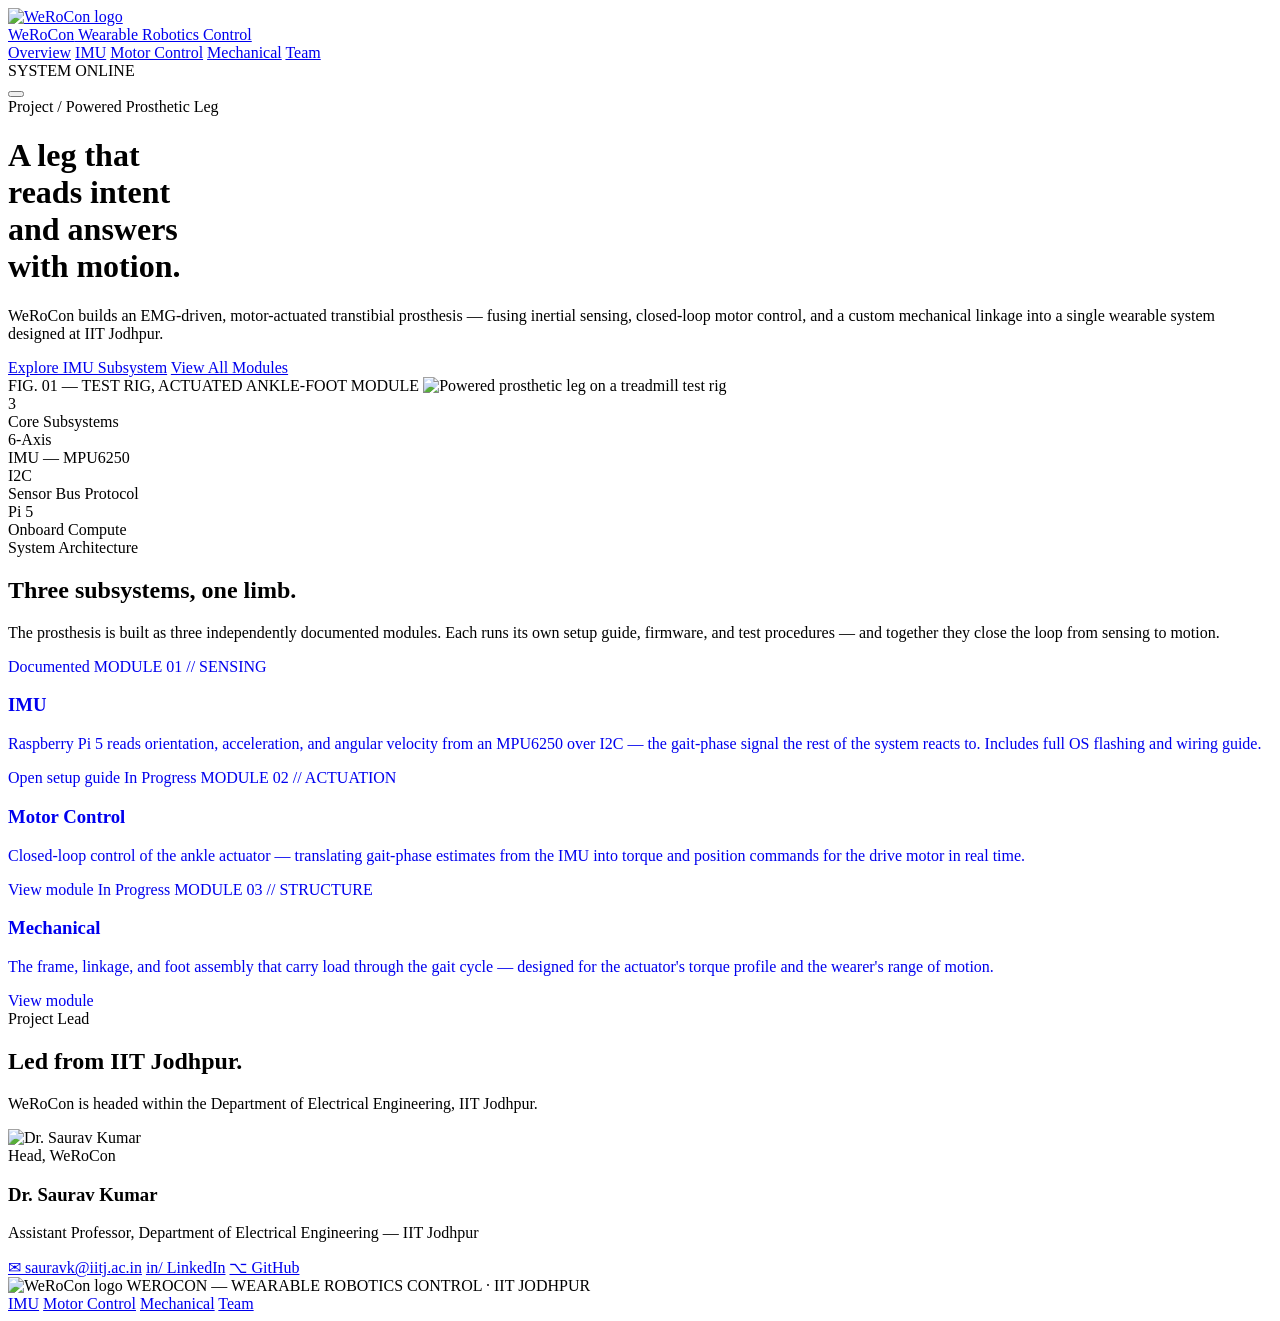
==== index.html @ 787f56ae "Add files via upload" ====
<!DOCTYPE html>
<html lang="en">
<head>
  <meta charset="UTF-8">
  <meta name="viewport" content="width=device-width, initial-scale=1.0">
  <title>WeRoCon — Powered Prosthetic Leg</title>
  <link rel="icon" href="images/logo.png" type="image/png">
  <link rel="preconnect" href="https://fonts.googleapis.com">
  <link href="https://fonts.googleapis.com/css2?family=Space+Grotesk:wght@500;700&family=Inter:wght@400;500;600&family=JetBrains+Mono:wght@400;500;700&display=swap" rel="stylesheet">
  <link rel="stylesheet" href="css/style.css">
</head>
<body data-page="home">

  <!-- ============ NAV ============ -->
  <nav class="nav">
    <div class="wrap">
      <a href="index.html" class="nav-brand">
        <img src="images/logo.png" alt="WeRoCon logo">
        <div class="nav-brand-text">
          <span class="name">WeRoCon</span>
          <span class="sub">Wearable Robotics Control</span>
        </div>
      </a>
      <div class="nav-links">
        <a href="index.html" data-page="home" class="active">Overview</a>
        <a href="pages/imu.html" data-page="imu">IMU</a>
        <a href="pages/motor-control.html" data-page="motor">Motor Control</a>
        <a href="pages/mechanical.html" data-page="mech">Mechanical</a>
        <a href="index.html#team" data-page="team">Team</a>
      </div>
      <div class="nav-tag">
        <span class="dot"></span> SYSTEM ONLINE
      </div>
      <button class="nav-toggle" aria-label="Toggle menu"><span></span><span></span><span></span></button>
    </div>
  </nav>

  <!-- ============ HERO ============ -->
  <header class="hero">
    <div class="wrap hero-grid">
      <div>
        <div class="eyebrow">Project / Powered Prosthetic Leg</div>
        <h1>A leg that<br>reads <span class="accent">intent</span><br>and answers<br>with motion.</h1>
        <p class="lead">
          WeRoCon builds an EMG-driven, motor-actuated transtibial prosthesis —
          fusing inertial sensing, closed-loop motor control, and a custom
          mechanical linkage into a single wearable system designed at IIT Jodhpur.
        </p>
        <div class="hero-actions">
          <a href="pages/imu.html" class="btn btn-primary">Explore IMU Subsystem</a>
          <a href="#modules" class="btn btn-ghost">View All Modules</a>
        </div>
      </div>
      <div class="hero-visual">
        <span class="hero-visual-tag">FIG. 01 — TEST RIG, ACTUATED ANKLE-FOOT MODULE</span>
        <img src="images/hero.png" alt="Powered prosthetic leg on a treadmill test rig">
      </div>
    </div>
  </header>

  <!-- ============ STATS ============ -->
  <section class="section" style="border-top: none; padding-top: 0;">
    <div class="wrap">
      <div class="stats-strip">
        <div class="stat">
          <div class="num">3</div>
          <div class="lbl">Core Subsystems</div>
        </div>
        <div class="stat">
          <div class="num">6-Axis</div>
          <div class="lbl">IMU — MPU6250</div>
        </div>
        <div class="stat">
          <div class="num">I2C</div>
          <div class="lbl">Sensor Bus Protocol</div>
        </div>
        <div class="stat">
          <div class="num">Pi 5</div>
          <div class="lbl">Onboard Compute</div>
        </div>
      </div>
    </div>
  </section>

  <!-- ============ MODULES ============ -->
  <section class="section" id="modules">
    <div class="wrap">
      <div class="section-head">
        <div class="eyebrow">System Architecture</div>
        <h2>Three subsystems, one limb.</h2>
        <p>
          The prosthesis is built as three independently documented modules.
          Each runs its own setup guide, firmware, and test procedures —
          and together they close the loop from sensing to motion.
        </p>
      </div>

      <div class="module-grid">

        <a href="pages/imu.html" class="module-card" style="text-decoration:none;">
          <span class="mod-status live">Documented</span>
          <span class="mod-id">MODULE 01 // SENSING</span>
          <h3>IMU</h3>
          <p>
            Raspberry Pi 5 reads orientation, acceleration, and angular velocity
            from an MPU6250 over I2C — the gait-phase signal the rest of the
            system reacts to. Includes full OS flashing and wiring guide.
          </p>
          <span class="mod-link">Open setup guide</span>
        </a>

        <a href="pages/motor-control.html" class="module-card" style="text-decoration:none;">
          <span class="mod-status">In Progress</span>
          <span class="mod-id">MODULE 02 // ACTUATION</span>
          <h3>Motor Control</h3>
          <p>
            Closed-loop control of the ankle actuator — translating gait-phase
            estimates from the IMU into torque and position commands for the
            drive motor in real time.
          </p>
          <span class="mod-link">View module</span>
        </a>

        <a href="pages/mechanical.html" class="module-card" style="text-decoration:none;">
          <span class="mod-status">In Progress</span>
          <span class="mod-id">MODULE 03 // STRUCTURE</span>
          <h3>Mechanical</h3>
          <p>
            The frame, linkage, and foot assembly that carry load through the
            gait cycle — designed for the actuator's torque profile and the
            wearer's range of motion.
          </p>
          <span class="mod-link">View module</span>
        </a>

      </div>
    </div>
  </section>

  <!-- ============ TEAM ============ -->
  <section class="section" id="team">
    <div class="wrap">
      <div class="section-head">
        <div class="eyebrow">Project Lead</div>
        <h2>Led from IIT Jodhpur.</h2>
        <p>WeRoCon is headed within the Department of Electrical Engineering, IIT Jodhpur.</p>
      </div>

      <div class="team-card">
        <div class="team-photo">
          <img src="images/saurav.png" alt="Dr. Saurav Kumar">
        </div>
        <div class="team-info">
          <div class="role">Head, WeRoCon</div>
          <h3>Dr. Saurav Kumar</h3>
          <p class="affil">Assistant Professor, Department of Electrical Engineering — IIT Jodhpur</p>
          <div class="team-links">
            <a href="mailto:sauravk@iitj.ac.in">✉ sauravk@iitj.ac.in</a>
            <a href="https://in.linkedin.com/in/sauravk1" target="_blank" rel="noopener">in/ LinkedIn</a>
            <a href="https://github.com/saurav-rk" target="_blank" rel="noopener">⌥ GitHub</a>
          </div>
        </div>
      </div>
    </div>
  </section>

  <!-- ============ FOOTER ============ -->
  <footer class="footer">
    <div class="wrap">
      <div class="footer-brand">
        <img src="images/logo.png" alt="WeRoCon logo">
        <span>WEROCON — WEARABLE ROBOTICS CONTROL · IIT JODHPUR</span>
      </div>
      <div class="footer-links">
        <a href="pages/imu.html">IMU</a>
        <a href="pages/motor-control.html">Motor Control</a>
        <a href="pages/mechanical.html">Mechanical</a>
        <a href="#team">Team</a>
      </div>
    </div>
  </footer>

  <script src="js/main.js"></script>
</body>
</html>
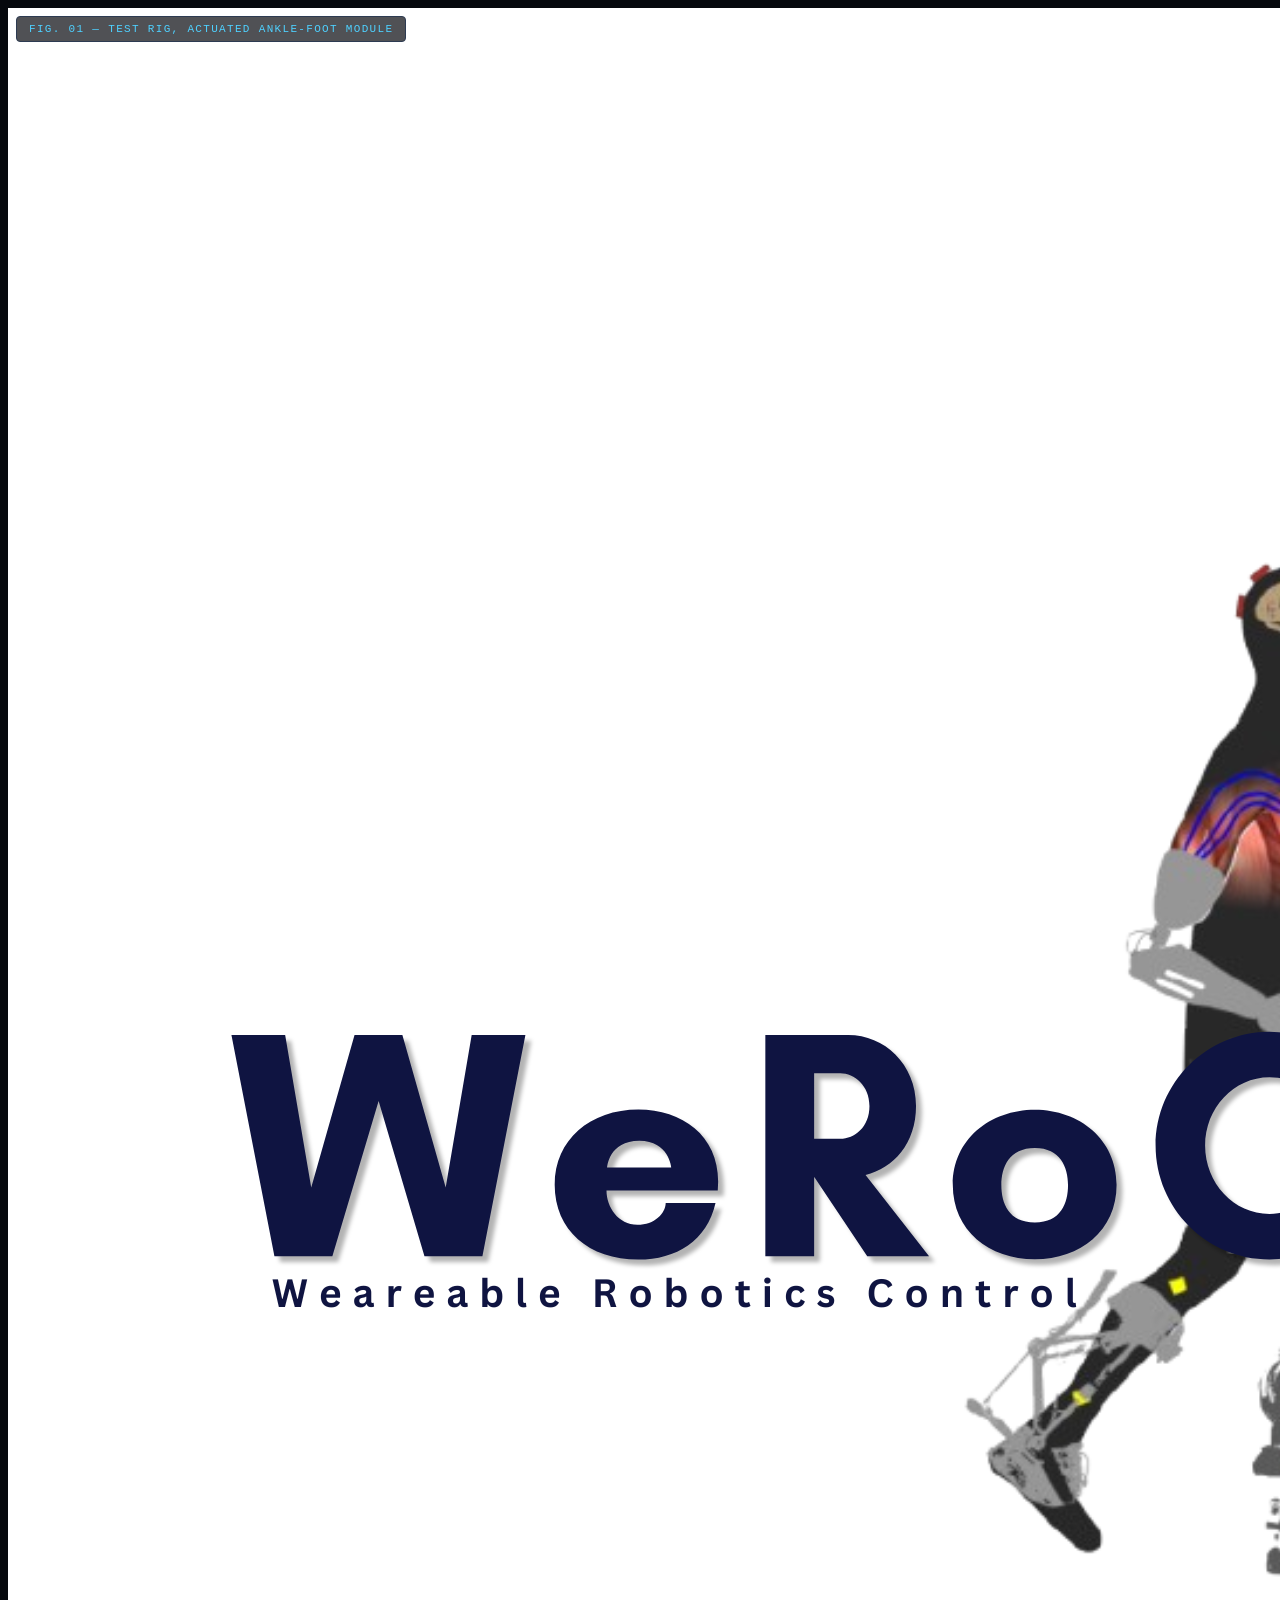
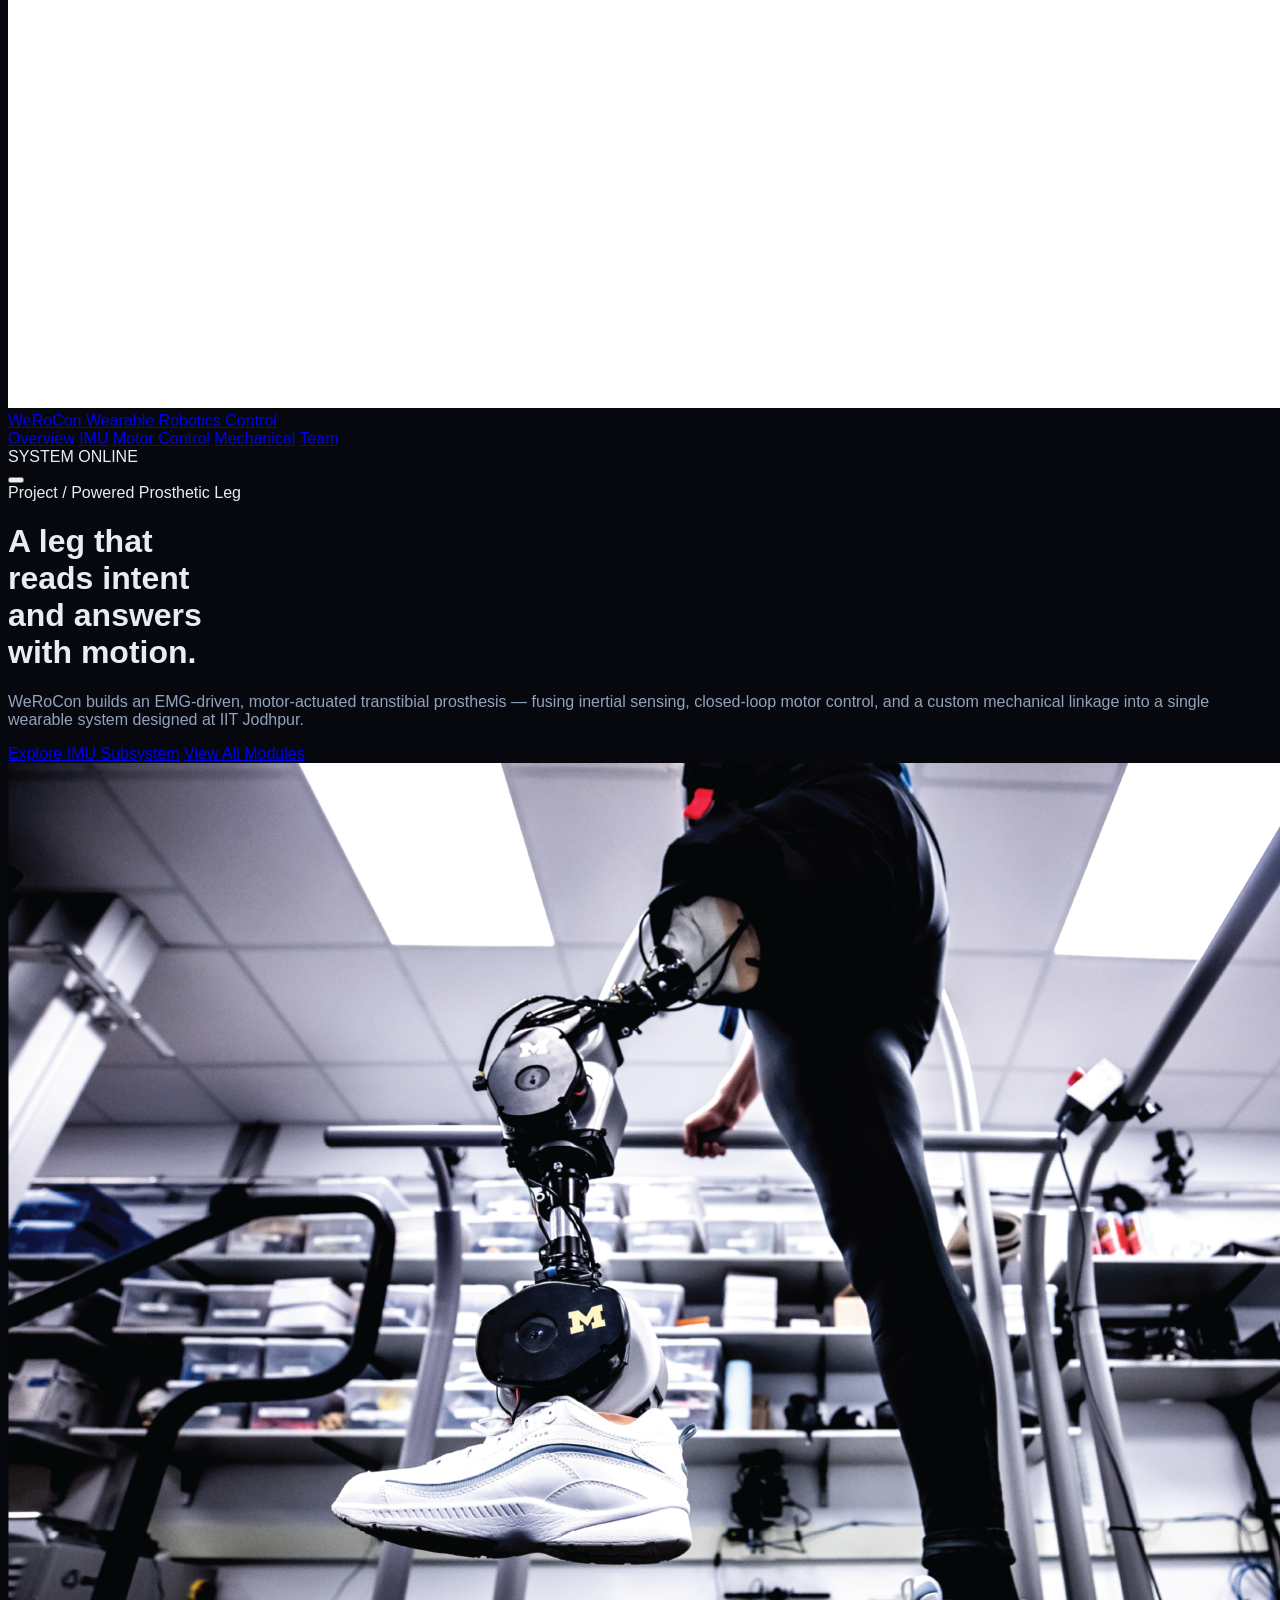
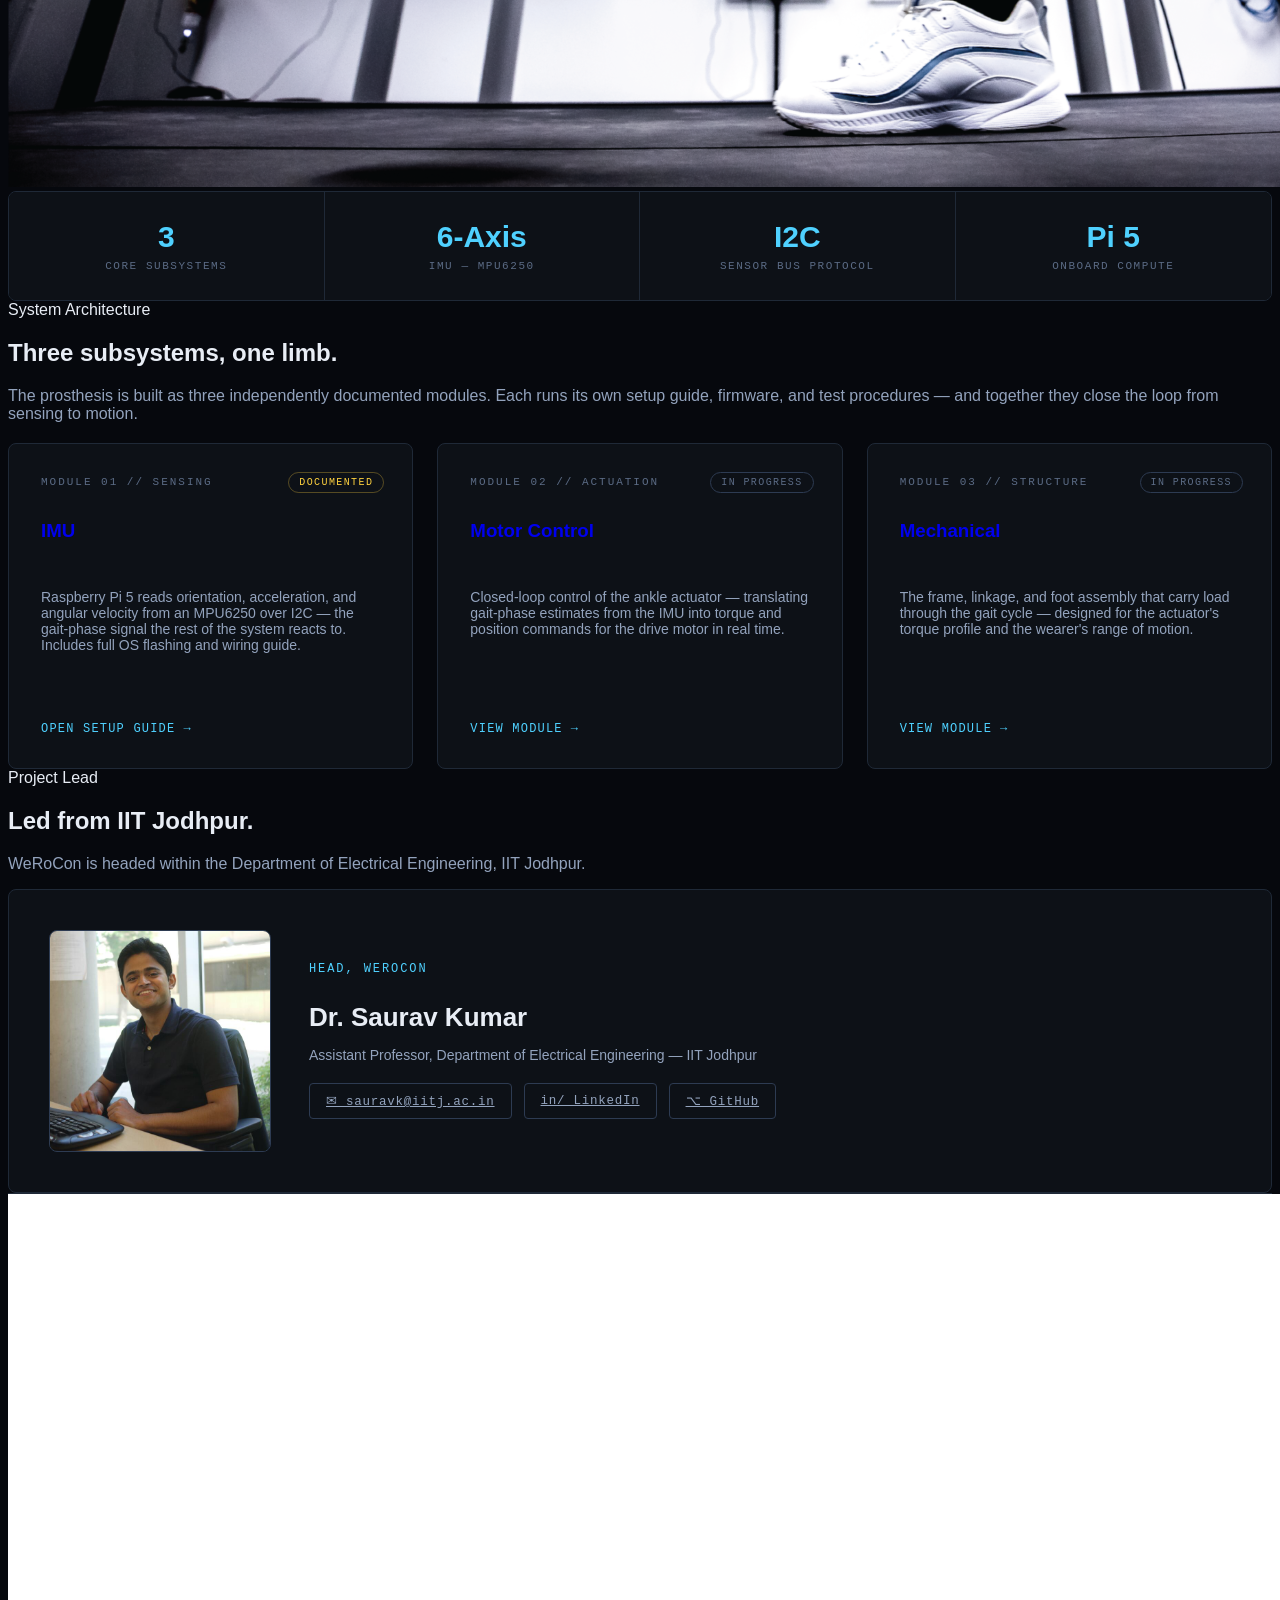
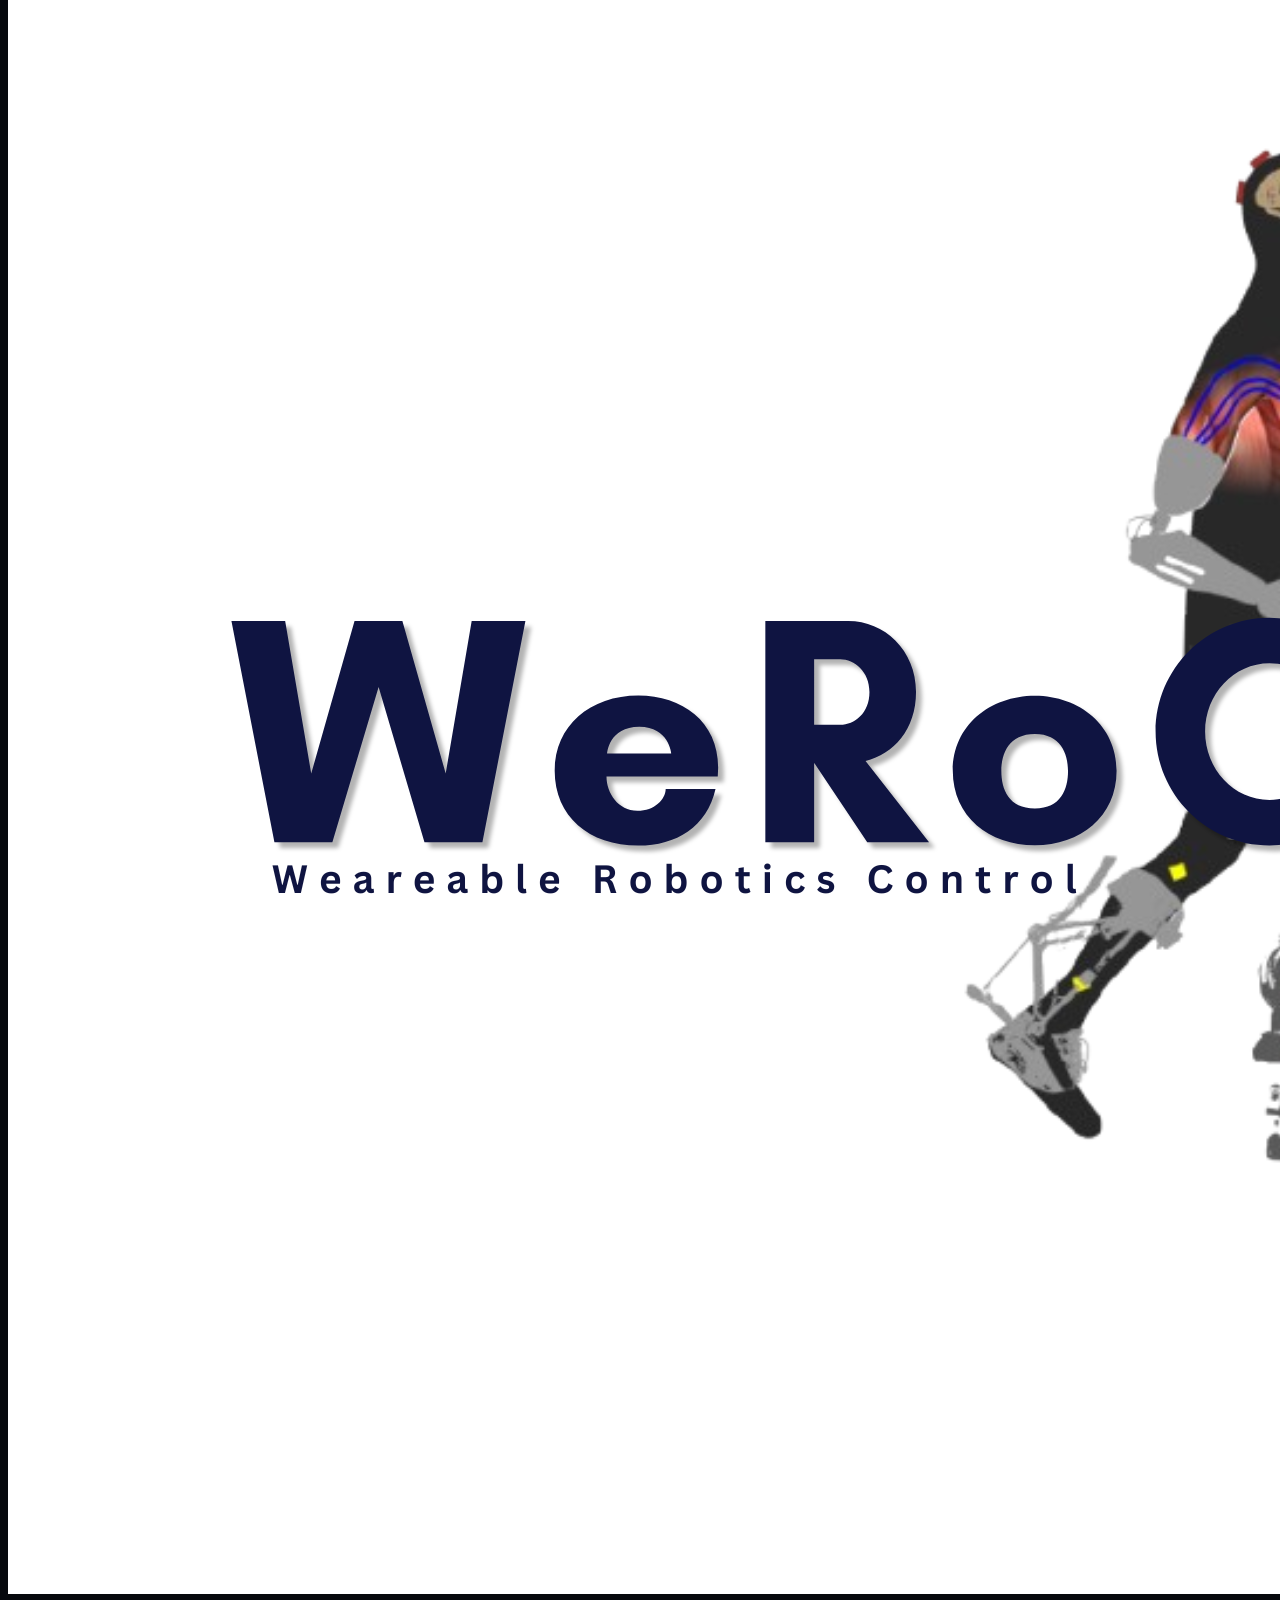
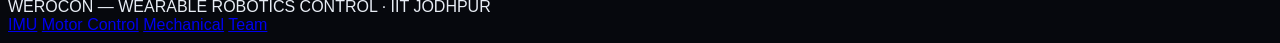
==== commit 8fc20b04: "Update index.html" ====
--- a/index.html
+++ b/index.html
@@ -7,7 +7,7 @@
   <link rel="icon" href="images/logo.png" type="image/png">
   <link rel="preconnect" href="https://fonts.googleapis.com">
   <link href="https://fonts.googleapis.com/css2?family=Space+Grotesk:wght@500;700&family=Inter:wght@400;500;600&family=JetBrains+Mono:wght@400;500;700&display=swap" rel="stylesheet">
-  <link rel="stylesheet" href="css/style.css">
+  <link rel="stylesheet" href="css/werocon-theme (1).css">
 </head>
 <body data-page="home">
 
--- a/css/werocon-theme (1).css
+++ b/css/werocon-theme (1).css
@@ -0,0 +1,1129 @@
+/* ============================================================
+   WeRoCon Theme — overrides for templatemo-space-dynamic
+   Dark navy + electric cyan, derived from WeRoCon logo
+   ============================================================ */
+
+:root {
+  --wr-bg:        #06080d;
+  --wr-panel:     #0d1117;
+  --wr-panel-2:   #121826;
+  --wr-elevated:  #161e2e;
+  --wr-line:      #1f2937;
+  --wr-line-2:    #2d3b52;
+
+  --wr-text:      #e8edf5;
+  --wr-text-2:    #93a3bd;
+  --wr-text-3:    #5b6b85;
+
+  --wr-cyan:      #4fd1ff;
+  --wr-cyan-dim:  #1d4e63;
+  --wr-yellow:    #ffd23f;
+  --wr-red:       #ff4f64;
+}
+
+html, body {
+  background-color: var(--wr-bg) !important;
+  font-family: 'Poppins', sans-serif;
+  color: var(--wr-text);
+}
+
+::selection { background: var(--wr-cyan); color: #03141c; }
+::-moz-selection { background: var(--wr-cyan); color: #03141c; }
+
+p { color: var(--wr-text-2); }
+
+/* preloader */
+.js-preloader { background-color: var(--wr-bg); }
+.preloader-inner .dot,
+.preloader-inner .dots span { background: var(--wr-cyan); }
+
+/* ============================================================
+   Header / Nav
+   ============================================================ */
+
+.header-area {
+  background-color: transparent;
+}
+
+.background-header {
+  background-color: rgba(6, 8, 13, 0.85) !important;
+  backdrop-filter: blur(14px);
+  box-shadow: 0 1px 0 var(--wr-line) !important;
+}
+
+.header-area .main-nav .logo {
+  display: flex;
+  align-items: center;
+  gap: 12px;
+  color: var(--wr-text);
+}
+
+.header-area .main-nav .logo img {
+  height: 38px;
+  width: auto;
+  margin-top: 28px;
+}
+
+.header-area .main-nav .logo h4 {
+  color: var(--wr-text) !important;
+  font-size: 19px;
+  letter-spacing: 0.06em;
+  display: flex;
+  flex-direction: column;
+  line-height: 1.2;
+}
+
+.header-area .main-nav .logo h4 span {
+  color: var(--wr-cyan);
+  font-size: 10px;
+  letter-spacing: 0.22em;
+  text-transform: uppercase;
+  font-weight: 500;
+}
+
+.header-area .main-nav .nav li a,
+.background-header .main-nav .nav li a {
+  color: var(--wr-text-2) !important;
+  font-family: 'Poppins', sans-serif;
+  font-size: 13px;
+  letter-spacing: 0.08em;
+  text-transform: uppercase;
+}
+
+.header-area .main-nav .nav li:hover a,
+.header-area .main-nav .nav li a.active,
+.background-header .main-nav .nav li:hover a,
+.background-header .main-nav .nav li a.active {
+  color: var(--wr-cyan) !important;
+}
+
+.header-area .main-nav .nav li:last-child a,
+.background-header .main-nav .nav li:last-child a {
+  background-color: var(--wr-cyan) !important;
+  color: #03141c !important;
+  border-radius: 4px;
+  font-weight: 600;
+}
+
+.header-area .main-nav .nav li:last-child a:hover,
+.background-header .main-nav .nav li:last-child a:hover {
+  background-color: var(--wr-cyan) !important;
+  box-shadow: 0 0 20px rgba(79, 209, 255, 0.35);
+}
+
+.header-area .main-nav .menu-trigger span,
+.header-area .main-nav .menu-trigger span:before,
+.header-area .main-nav .menu-trigger span:after,
+.background-header .main-nav .menu-trigger span,
+.background-header .main-nav .menu-trigger span:before,
+.background-header .main-nav .menu-trigger span:after {
+  background-color: var(--wr-text) !important;
+}
+
+@media (max-width: 767px) {
+  .header-area .main-nav .nav li {
+    background: var(--wr-panel) !important;
+    border-bottom: 1px solid var(--wr-line) !important;
+  }
+  .header-area .main-nav .nav li a {
+    background: var(--wr-panel) !important;
+    color: var(--wr-text-2) !important;
+  }
+  .header-area .main-nav .nav li a:hover {
+    background: var(--wr-elevated) !important;
+    color: var(--wr-cyan) !important;
+  }
+  .header-area {
+    background-color: var(--wr-panel) !important;
+  }
+}
+
+/* ============================================================
+   Section headings
+   ============================================================ */
+
+.section-heading h2 {
+  color: var(--wr-text);
+  font-weight: 700;
+}
+
+.section-heading h2 em {
+  color: var(--wr-cyan);
+  font-style: normal;
+}
+
+.section-heading h2 span {
+  color: var(--wr-yellow);
+}
+
+.section-heading p { color: var(--wr-text-2); }
+
+.eyebrow-label {
+  font-family: 'Poppins', monospace;
+  font-size: 12px;
+  letter-spacing: 0.22em;
+  text-transform: uppercase;
+  color: var(--wr-cyan);
+  display: flex;
+  align-items: center;
+  gap: 10px;
+  margin-bottom: 14px;
+}
+
+.eyebrow-label::before {
+  content: "";
+  width: 22px;
+  height: 1px;
+  background: var(--wr-cyan);
+  display: inline-block;
+}
+
+/* ============================================================
+   Buttons
+   ============================================================ */
+
+.main-blue-button a,
+.main-blue-button button {
+  background-color: var(--wr-cyan) !important;
+  color: #03141c !important;
+  font-weight: 600;
+  transition: box-shadow 0.25s, transform 0.25s;
+}
+
+.main-blue-button a:hover,
+.main-blue-button button:hover {
+  box-shadow: 0 0 24px rgba(79, 209, 255, 0.35);
+  transform: translateY(-2px);
+}
+
+.main-red-button a,
+.main-white-button a {
+  background-color: transparent !important;
+  color: var(--wr-text) !important;
+  border: 1px solid var(--wr-line-2);
+  transition: all 0.25s;
+}
+
+.main-red-button a:hover,
+.main-white-button a:hover {
+  border-color: var(--wr-cyan);
+  color: var(--wr-cyan) !important;
+}
+
+/* ============================================================
+   Hero / Banner
+   ============================================================ */
+
+.main-banner {
+  background: var(--wr-bg);
+  position: relative;
+}
+
+.main-banner::before,
+.main-banner::after {
+  display: none !important;
+}
+
+.main-banner::before {
+  content: "";
+  position: absolute;
+  inset: 0;
+  background-image:
+    linear-gradient(rgba(79,209,255,0.025) 1px, transparent 1px),
+    linear-gradient(90deg, rgba(79,209,255,0.025) 1px, transparent 1px);
+  background-size: 64px 64px;
+  display: block !important;
+  pointer-events: none;
+}
+
+.main-banner .left-content h6 {
+  color: var(--wr-cyan);
+  font-family: 'Poppins', monospace;
+  letter-spacing: 0.2em;
+  font-size: 13px;
+}
+
+.main-banner .left-content h2 {
+  color: var(--wr-text);
+}
+
+.main-banner .left-content h2 em {
+  color: var(--wr-cyan);
+}
+
+.main-banner .left-content h2 span {
+  color: var(--wr-yellow);
+}
+
+.main-banner .left-content p {
+  color: var(--wr-text-2);
+}
+
+.main-banner .right-image {
+  border: 1px solid var(--wr-line);
+  border-radius: 12px;
+  overflow: hidden;
+  position: relative;
+  background: var(--wr-panel);
+}
+
+.main-banner .right-image img {
+  filter: saturate(0.85) contrast(1.08);
+  border-radius: 0;
+}
+
+.main-banner .right-image::after {
+  content: "";
+  position: absolute;
+  inset: 0;
+  background: linear-gradient(135deg, transparent 50%, rgba(79,209,255,0.10) 100%);
+  pointer-events: none;
+}
+
+.hero-visual-tag {
+  position: absolute;
+  top: 16px;
+  left: 16px;
+  font-family: monospace;
+  font-size: 11px;
+  letter-spacing: 0.12em;
+  background: rgba(6,8,13,0.7);
+  border: 1px solid var(--wr-line-2);
+  color: var(--wr-cyan);
+  padding: 6px 12px;
+  border-radius: 4px;
+  backdrop-filter: blur(6px);
+  z-index: 2;
+}
+
+/* search form -> repurposed CTA row */
+.main-banner .left-content form#search {
+  display: flex;
+  gap: 16px;
+  width: auto;
+  height: auto;
+}
+
+.main-banner .left-content form#search fieldset {
+  display: contents;
+}
+
+.main-banner .left-content form#search input.email {
+  display: none;
+}
+
+.main-banner .left-content form#search button {
+  position: static;
+  background-color: var(--wr-cyan) !important;
+  color: #03141c !important;
+  font-weight: 600;
+  border-radius: 4px;
+  padding: 14px 28px;
+  font-size: 13px;
+  letter-spacing: 0.08em;
+  text-transform: uppercase;
+}
+
+.main-banner .left-content form#search button:hover {
+  box-shadow: 0 0 24px rgba(79, 209, 255, 0.35);
+}
+
+@media (max-width: 992px) {
+  .main-banner .left-content form#search {
+    justify-content: center;
+  }
+}
+
+/* ============================================================
+   Stats strip (was: nothing, new section)
+   ============================================================ */
+
+.stats-strip {
+  display: grid;
+  grid-template-columns: repeat(4, 1fr);
+  border: 1px solid var(--wr-line);
+  border-radius: 8px;
+  overflow: hidden;
+}
+
+.stats-strip .stat {
+  padding: 28px 20px;
+  border-right: 1px solid var(--wr-line);
+  background: var(--wr-panel);
+  text-align: center;
+}
+
+.stats-strip .stat:last-child { border-right: none; }
+
+.stats-strip .stat .num {
+  font-size: 30px;
+  font-weight: 700;
+  color: var(--wr-cyan);
+}
+
+.stats-strip .stat .lbl {
+  font-family: monospace;
+  font-size: 11px;
+  letter-spacing: 0.14em;
+  text-transform: uppercase;
+  color: var(--wr-text-3);
+  margin-top: 6px;
+}
+
+@media (max-width: 767px) {
+  .stats-strip { grid-template-columns: repeat(2, 1fr); }
+  .stats-strip .stat:nth-child(2) { border-right: none; }
+  .stats-strip .stat:nth-child(odd) { border-right: 1px solid var(--wr-line); }
+}
+
+/* ============================================================
+   About Us -> "How it works" / process section
+   ============================================================ */
+
+#about { margin-top: 80px; }
+
+.about-us {
+  background-image: none !important;
+  background-color: var(--wr-panel-2);
+  padding: 100px 0px;
+  border-top: 1px solid var(--wr-line);
+  border-bottom: 1px solid var(--wr-line);
+}
+
+.about-us .left-image img {
+  filter: saturate(0.8) brightness(0.95);
+  border-radius: 8px;
+  border: 1px solid var(--wr-line);
+}
+
+.about-us .services .item .icon img {
+  filter: drop-shadow(0 0 0 transparent);
+}
+
+.about-us .services .item h4 {
+  color: var(--wr-text);
+  font-size: 18px;
+}
+
+.about-us .services .item p {
+  color: var(--wr-text-2);
+  font-size: 14px;
+}
+
+@media (max-width: 992px) {
+  .about-us .services .item {
+    background: var(--wr-panel) !important;
+    border: 1px solid var(--wr-line);
+  }
+}
+
+/* ============================================================
+   Services -> Modules section
+   ============================================================ */
+
+.our-services {
+  padding-top: 100px;
+  padding-bottom: 100px;
+}
+
+.our-services .left-image img {
+  border-radius: 8px;
+  border: 1px solid var(--wr-line);
+  filter: saturate(0.85) contrast(1.05);
+}
+
+.our-services .progress-skill-bar h4 {
+  color: var(--wr-text);
+  font-size: 16px;
+}
+
+.our-services .progress-skill-bar span {
+  color: var(--wr-cyan);
+}
+
+.our-services .progress-skill-bar .full-bar {
+  background-color: var(--wr-line);
+}
+
+.our-services .progress-skill-bar .filled-bar {
+  background: var(--wr-cyan) !important;
+}
+
+/* Module cards (custom, inside services section) */
+.module-grid {
+  display: grid;
+  grid-template-columns: repeat(3, 1fr);
+  gap: 24px;
+  margin-top: 20px;
+}
+
+.module-card {
+  background: var(--wr-panel);
+  border: 1px solid var(--wr-line);
+  border-radius: 8px;
+  padding: 32px;
+  position: relative;
+  transition: border-color 0.25s, transform 0.25s;
+  display: flex;
+  flex-direction: column;
+  gap: 14px;
+  min-height: 260px;
+  text-decoration: none !important;
+}
+
+.module-card:hover {
+  border-color: var(--wr-cyan-dim);
+  transform: translateY(-4px);
+}
+
+.module-card .mod-id {
+  font-family: monospace;
+  font-size: 11px;
+  color: var(--wr-text-3);
+  letter-spacing: 0.18em;
+}
+
+.module-card .mod-status {
+  position: absolute;
+  top: 28px;
+  right: 28px;
+  font-family: monospace;
+  font-size: 10px;
+  letter-spacing: 0.14em;
+  text-transform: uppercase;
+  padding: 4px 10px;
+  border-radius: 100px;
+  border: 1px solid var(--wr-line-2);
+  color: var(--wr-text-3);
+}
+
+.module-card .mod-status.live {
+  color: var(--wr-yellow);
+  border-color: rgba(255, 210, 63, 0.3);
+}
+
+.module-card h4 {
+  font-size: 22px;
+  color: var(--wr-text);
+  font-weight: 700;
+}
+
+.module-card p {
+  color: var(--wr-text-2);
+  font-size: 14px;
+  flex-grow: 1;
+}
+
+.module-card .mod-link {
+  font-family: monospace;
+  font-size: 12px;
+  letter-spacing: 0.1em;
+  text-transform: uppercase;
+  color: var(--wr-cyan);
+  display: flex;
+  align-items: center;
+  gap: 8px;
+}
+
+.module-card .mod-link::after {
+  content: "→";
+  transition: transform 0.2s;
+}
+
+.module-card:hover .mod-link::after {
+  transform: translateX(4px);
+}
+
+@media (max-width: 992px) {
+  .module-grid { grid-template-columns: 1fr; }
+}
+
+/* ============================================================
+   Team section (was: Portfolio)
+   ============================================================ */
+
+.our-portfolio {
+  padding-top: 100px;
+  padding-bottom: 100px;
+}
+
+.team-card {
+  display: grid;
+  grid-template-columns: 220px 1fr;
+  gap: 40px;
+  background: var(--wr-panel);
+  border: 1px solid var(--wr-line);
+  border-radius: 8px;
+  padding: 40px;
+  align-items: center;
+}
+
+.team-photo {
+  width: 220px;
+  height: 220px;
+  border-radius: 8px;
+  overflow: hidden;
+  border: 1px solid var(--wr-line-2);
+}
+
+.team-photo img {
+  width: 100%;
+  height: 100%;
+  object-fit: cover;
+  filter: saturate(0.9);
+}
+
+.team-info .role {
+  font-family: monospace;
+  font-size: 12px;
+  letter-spacing: 0.16em;
+  text-transform: uppercase;
+  color: var(--wr-cyan);
+  margin-bottom: 8px;
+}
+
+.team-info h3 {
+  font-size: 26px;
+  color: var(--wr-text);
+  font-weight: 700;
+  margin-bottom: 6px;
+}
+
+.team-info .affil {
+  color: var(--wr-text-2);
+  font-size: 14px;
+  margin-bottom: 20px;
+}
+
+.team-links {
+  display: flex;
+  gap: 12px;
+  flex-wrap: wrap;
+}
+
+.team-links a {
+  font-family: monospace;
+  font-size: 12.5px;
+  letter-spacing: 0.06em;
+  border: 1px solid var(--wr-line-2);
+  padding: 9px 16px;
+  border-radius: 4px;
+  display: flex;
+  align-items: center;
+  gap: 8px;
+  color: var(--wr-text-2);
+  transition: all 0.2s;
+}
+
+.team-links a:hover {
+  border-color: var(--wr-cyan);
+  color: var(--wr-cyan);
+}
+
+@media (max-width: 767px) {
+  .team-card {
+    grid-template-columns: 1fr;
+    text-align: center;
+  }
+  .team-photo { margin: 0 auto; }
+  .team-links { justify-content: center; }
+}
+
+/* ============================================================
+   Contact / Footer
+   ============================================================ */
+
+.contact-us {
+  background-image: none !important;
+  background-color: var(--wr-panel-2);
+  padding: 100px 0px;
+  border-top: 1px solid var(--wr-line);
+}
+
+.contact-us .section-heading h2,
+.contact-us .section-heading h2 em,
+.contact-us .section-heading h2 span {
+  color: var(--wr-text);
+}
+
+.contact-us .section-heading h2 em { color: var(--wr-cyan); }
+
+.contact-us .section-heading p {
+  color: var(--wr-text-2);
+}
+
+.phone-info h4 { color: var(--wr-text); }
+
+.phone-info h4 span i {
+  background-color: var(--wr-cyan);
+  color: #03141c;
+}
+
+.phone-info h4 span a { color: var(--wr-text); }
+
+form#contact {
+  background-color: var(--wr-panel) !important;
+  border: 1px solid var(--wr-line);
+}
+
+form#contact .contact-dec { display: none !important; }
+
+form#contact input,
+form#contact textarea {
+  background-color: var(--wr-elevated) !important;
+  color: var(--wr-text) !important;
+  border: 1px solid var(--wr-line) !important;
+}
+
+form#contact input::placeholder,
+form#contact textarea::placeholder {
+  color: var(--wr-text-3) !important;
+}
+
+form#contact button {
+  background-color: var(--wr-cyan) !important;
+  color: #03141c !important;
+  font-weight: 600;
+}
+
+form#contact button:hover {
+  box-shadow: 0 0 24px rgba(79, 209, 255, 0.35);
+}
+
+footer {
+  background-color: var(--wr-bg);
+  border-top: 1px solid var(--wr-line);
+}
+
+footer p {
+  color: var(--wr-text-3);
+  font-family: monospace;
+  font-size: 12px;
+  letter-spacing: 0.08em;
+}
+
+footer p a { color: var(--wr-cyan); }
+
+/* ============================================================
+   Page header (subpages)
+   ============================================================ */
+
+.wr-page-header {
+  padding: 180px 0 70px;
+  border-bottom: 1px solid var(--wr-line);
+  position: relative;
+  overflow: hidden;
+}
+
+.wr-page-header::before {
+  content: "";
+  position: absolute;
+  inset: 0;
+  background-image:
+    linear-gradient(rgba(79,209,255,0.025) 1px, transparent 1px),
+    linear-gradient(90deg, rgba(79,209,255,0.025) 1px, transparent 1px);
+  background-size: 64px 64px;
+  pointer-events: none;
+}
+
+.wr-page-header h1 {
+  font-size: clamp(36px, 5.5vw, 60px);
+  font-weight: 700;
+  margin-bottom: 18px;
+  color: var(--wr-text);
+  position: relative;
+  z-index: 1;
+}
+
+.wr-page-header p {
+  color: var(--wr-text-2);
+  font-size: 17px;
+  max-width: 680px;
+  position: relative;
+  z-index: 1;
+}
+
+.wr-status-row {
+  display: flex;
+  gap: 32px;
+  margin-top: 32px;
+  flex-wrap: wrap;
+  position: relative;
+  z-index: 1;
+}
+
+.wr-status-item {
+  font-family: monospace;
+  font-size: 12px;
+  letter-spacing: 0.08em;
+  color: var(--wr-text-3);
+  display: flex;
+  align-items: center;
+  gap: 8px;
+}
+
+.wr-status-item .val { color: var(--wr-text); }
+
+/* ============================================================
+   Docs / IMU content styling
+   ============================================================ */
+
+.wr-doc-section {
+  padding: 64px 0 100px;
+  background-color: var(--wr-bg);
+}
+
+.wr-doc-layout {
+  display: grid;
+  grid-template-columns: 260px 1fr;
+  gap: 56px;
+}
+
+.wr-doc-toc {
+  position: sticky;
+  top: 100px;
+  align-self: start;
+  border-left: 1px solid var(--wr-line);
+  padding-left: 24px;
+}
+
+.wr-doc-toc .toc-label {
+  font-family: monospace;
+  font-size: 11px;
+  letter-spacing: 0.18em;
+  text-transform: uppercase;
+  color: var(--wr-text-3);
+  margin-bottom: 16px;
+}
+
+.wr-doc-toc ul {
+  list-style: none;
+  display: flex;
+  flex-direction: column;
+  gap: 10px;
+  margin: 0;
+  padding: 0;
+}
+
+.wr-doc-toc a {
+  font-size: 13.5px;
+  color: var(--wr-text-2);
+  transition: color 0.2s;
+  display: block;
+  text-decoration: none;
+}
+
+.wr-doc-toc a:hover,
+.wr-doc-toc a.active {
+  color: var(--wr-cyan);
+}
+
+.wr-doc-content h2 {
+  font-size: 26px;
+  font-weight: 700;
+  margin: 50px 0 16px;
+  padding-top: 8px;
+  scroll-margin-top: 100px;
+  color: var(--wr-text);
+}
+
+.wr-doc-content h2:first-child { margin-top: 0; }
+
+.wr-doc-content h3 {
+  font-size: 18px;
+  font-weight: 700;
+  margin: 28px 0 12px;
+  color: var(--wr-cyan);
+  scroll-margin-top: 100px;
+}
+
+.wr-doc-content p {
+  color: var(--wr-text-2);
+  margin-bottom: 14px;
+  font-size: 15px;
+  line-height: 1.7;
+}
+
+.wr-doc-content blockquote {
+  border-left: 2px solid var(--wr-yellow);
+  background: rgba(255, 210, 63, 0.05);
+  padding: 14px 20px;
+  margin: 18px 0;
+  border-radius: 0 6px 6px 0;
+  font-size: 14.5px;
+  color: var(--wr-text-2);
+}
+
+.wr-doc-content blockquote.warn {
+  border-left-color: var(--wr-red);
+  background: rgba(255, 79, 100, 0.05);
+}
+
+.wr-doc-content pre {
+  background: #060a12;
+  border: 1px solid var(--wr-line);
+  border-radius: 8px;
+  padding: 18px;
+  overflow-x: auto;
+  margin: 14px 0 22px;
+  font-family: monospace;
+  font-size: 13px;
+  line-height: 1.65;
+  color: #c5d4e8;
+}
+
+.wr-doc-content pre .cmt { color: var(--wr-text-3); }
+.wr-doc-content pre .kw  { color: var(--wr-cyan); }
+.wr-doc-content pre .str { color: var(--wr-yellow); }
+
+.wr-doc-content code:not(pre code) {
+  font-family: monospace;
+  font-size: 13px;
+  background: var(--wr-elevated);
+  border: 1px solid var(--wr-line-2);
+  padding: 2px 6px;
+  border-radius: 4px;
+  color: var(--wr-cyan);
+}
+
+.wr-doc-content table {
+  width: 100%;
+  border-collapse: collapse;
+  margin: 14px 0 26px;
+  font-size: 14px;
+}
+
+.wr-doc-content th, .wr-doc-content td {
+  border: 1px solid var(--wr-line);
+  padding: 10px 14px;
+  text-align: left;
+}
+
+.wr-doc-content th {
+  background: var(--wr-panel-2);
+  font-family: monospace;
+  font-size: 11px;
+  letter-spacing: 0.12em;
+  text-transform: uppercase;
+  color: var(--wr-cyan);
+}
+
+.wr-doc-content td {
+  color: var(--wr-text-2);
+  background: var(--wr-panel);
+}
+
+.wr-flow-diagram {
+  background: var(--wr-panel);
+  border: 1px solid var(--wr-line);
+  border-radius: 8px;
+  padding: 22px;
+  font-family: monospace;
+  font-size: 13px;
+  color: var(--wr-text-2);
+  line-height: 1.9;
+  margin: 14px 0 26px;
+  white-space: pre;
+  overflow-x: auto;
+}
+
+.wr-flow-diagram .step { color: var(--wr-cyan); }
+
+.wr-gpio-table {
+  background: var(--wr-panel);
+  border: 1px solid var(--wr-line);
+  border-radius: 8px;
+  padding: 18px;
+  margin: 14px 0 26px;
+}
+
+.wr-gpio-row {
+  display: grid;
+  grid-template-columns: 50px 1fr 1fr;
+  gap: 16px;
+  padding: 10px 0;
+  border-bottom: 1px solid var(--wr-line);
+  font-family: monospace;
+  font-size: 13px;
+  align-items: center;
+}
+
+.wr-gpio-row:last-child { border-bottom: none; }
+
+.wr-gpio-row .pin-num { color: var(--wr-cyan); font-weight: 700; }
+.wr-gpio-row.highlight { background: rgba(79, 209, 255, 0.04); }
+.wr-gpio-row .pin-label.power { color: var(--wr-red); }
+.wr-gpio-row .pin-label.gnd { color: var(--wr-text-3); }
+.wr-gpio-row .pin-label.data { color: var(--wr-yellow); }
+
+.wr-doc-hr {
+  border: none;
+  border-top: 1px solid var(--wr-line);
+  margin: 50px 0;
+}
+
+@media (max-width: 992px) {
+  .wr-doc-layout { grid-template-columns: 1fr; }
+  .wr-doc-toc { display: none; }
+}
+
+@media (max-width: 600px) {
+  .wr-gpio-row { grid-template-columns: 40px 1fr; }
+  .wr-gpio-row .pin-desc { display: none; }
+}
+
+/* ============================================================
+   Coming Soon page
+   ============================================================ */
+
+.wr-coming-soon {
+  padding: 180px 0 120px;
+  display: flex;
+  flex-direction: column;
+  align-items: center;
+  text-align: center;
+  min-height: 60vh;
+  justify-content: center;
+  position: relative;
+  overflow: hidden;
+}
+
+.wr-coming-soon::before {
+  content: "";
+  position: absolute;
+  inset: 0;
+  background-image:
+    linear-gradient(rgba(79,209,255,0.025) 1px, transparent 1px),
+    linear-gradient(90deg, rgba(79,209,255,0.025) 1px, transparent 1px);
+  background-size: 64px 64px;
+  pointer-events: none;
+}
+
+.wr-coming-soon .big-id {
+  font-family: monospace;
+  font-size: 14px;
+  letter-spacing: 0.3em;
+  color: var(--wr-cyan);
+  margin-bottom: 24px;
+  position: relative;
+  z-index: 1;
+}
+
+.wr-coming-soon h1 {
+  font-size: clamp(40px, 7vw, 78px);
+  font-weight: 700;
+  margin-bottom: 20px;
+  color: var(--wr-text);
+  position: relative;
+  z-index: 1;
+}
+
+.wr-coming-soon p {
+  color: var(--wr-text-2);
+  font-size: 17px;
+  max-width: 560px;
+  margin-bottom: 36px;
+  position: relative;
+  z-index: 1;
+}
+
+.wr-progress-bar {
+  width: 320px;
+  height: 6px;
+  background: var(--wr-panel-2);
+  border: 1px solid var(--wr-line);
+  border-radius: 100px;
+  overflow: hidden;
+  margin-bottom: 14px;
+  position: relative;
+  z-index: 1;
+}
+
+.wr-progress-bar .fill {
+  height: 100%;
+  background: linear-gradient(90deg, var(--wr-cyan-dim), var(--wr-cyan));
+}
+
+.wr-progress-label {
+  font-family: monospace;
+  font-size: 11px;
+  letter-spacing: 0.14em;
+  color: var(--wr-text-3);
+  text-transform: uppercase;
+  position: relative;
+  z-index: 1;
+  margin-bottom: 50px;
+}
+
+.wr-specs {
+  display: grid;
+  grid-template-columns: repeat(3, 1fr);
+  gap: 20px;
+  width: 100%;
+  max-width: 780px;
+  position: relative;
+  z-index: 1;
+}
+
+.wr-spec-box {
+  border: 1px solid var(--wr-line);
+  border-radius: 8px;
+  padding: 22px 20px;
+  background: var(--wr-panel);
+  text-align: left;
+}
+
+.wr-spec-box .spec-label {
+  font-family: monospace;
+  font-size: 11px;
+  letter-spacing: 0.14em;
+  text-transform: uppercase;
+  color: var(--wr-cyan);
+  margin-bottom: 10px;
+}
+
+.wr-spec-box p {
+  font-size: 13.5px;
+  color: var(--wr-text-2);
+  margin: 0;
+  line-height: 1.6;
+}
+
+@media (max-width: 767px) {
+  .wr-specs { grid-template-columns: 1fr; }
+}
+
+/* General nav-tag (system online pill, only shown desktop) */
+.system-tag {
+  font-family: monospace;
+  font-size: 11px;
+  color: var(--wr-text-3);
+  letter-spacing: 0.1em;
+  border: 1px solid var(--wr-line-2);
+  padding: 6px 12px;
+  border-radius: 4px;
+  display: flex;
+  align-items: center;
+  gap: 8px;
+  position: absolute;
+  right: 0;
+  top: 32px;
+}
+
+.system-tag .dot {
+  width: 6px;
+  height: 6px;
+  border-radius: 50%;
+  background: var(--wr-yellow);
+  box-shadow: 0 0 8px var(--wr-yellow);
+  animation: wr-blink 2.4s infinite;
+}
+
+@keyframes wr-blink {
+  0%, 100% { opacity: 1; }
+  50% { opacity: 0.25; }
+}
+
+@media (max-width: 1200px) {
+  .system-tag { display: none; }
+}
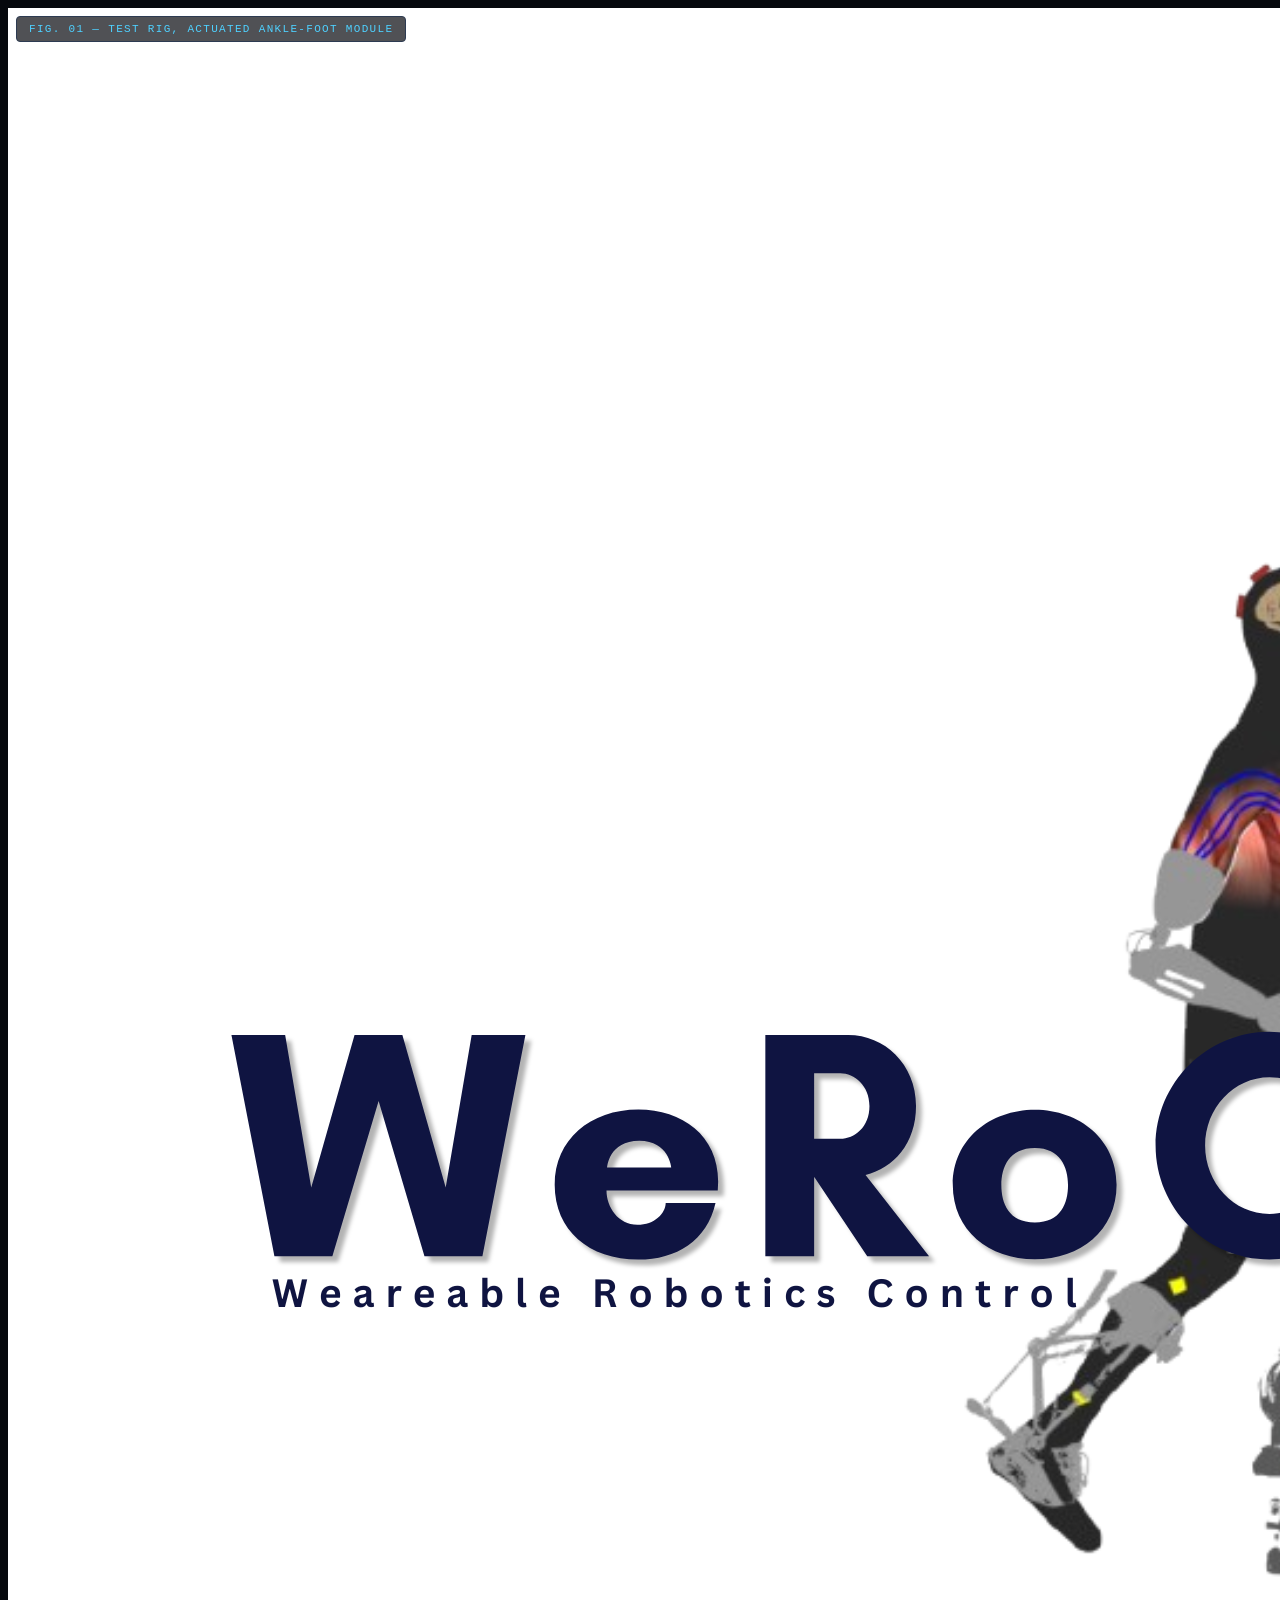
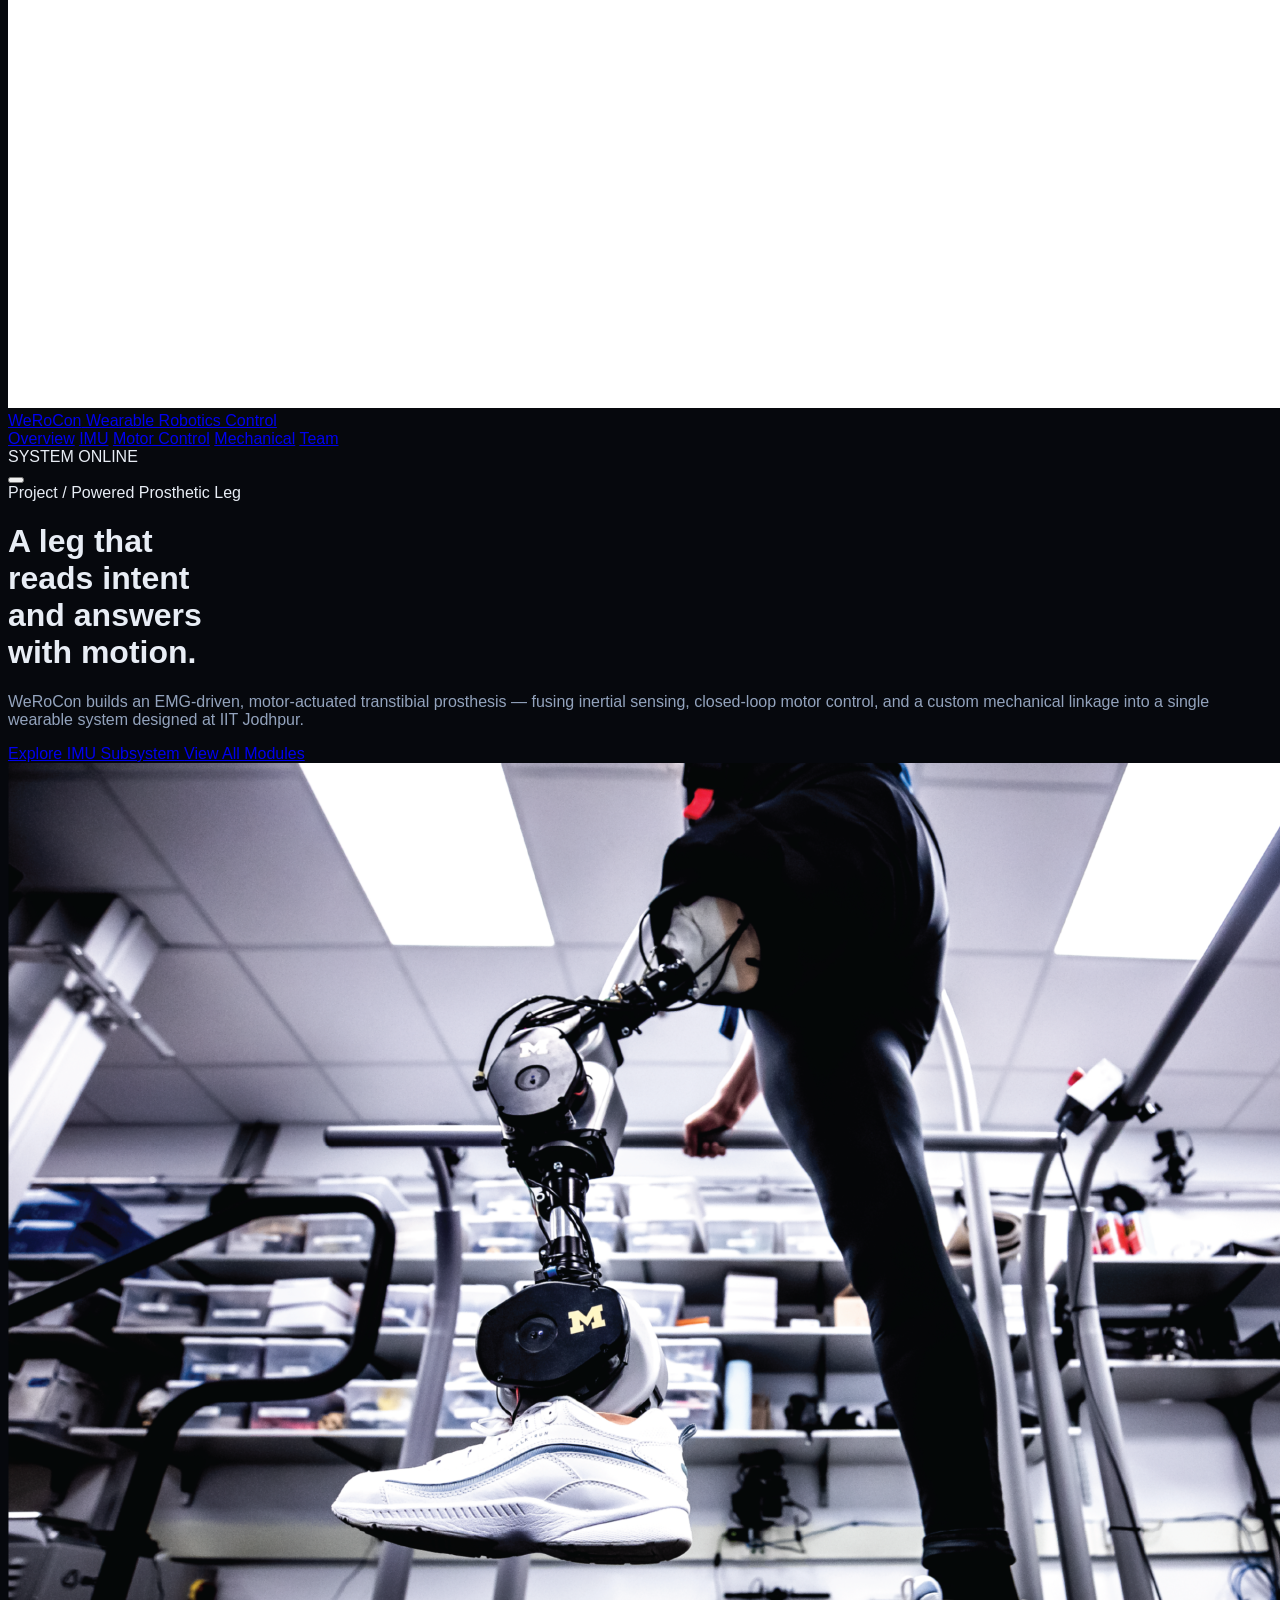
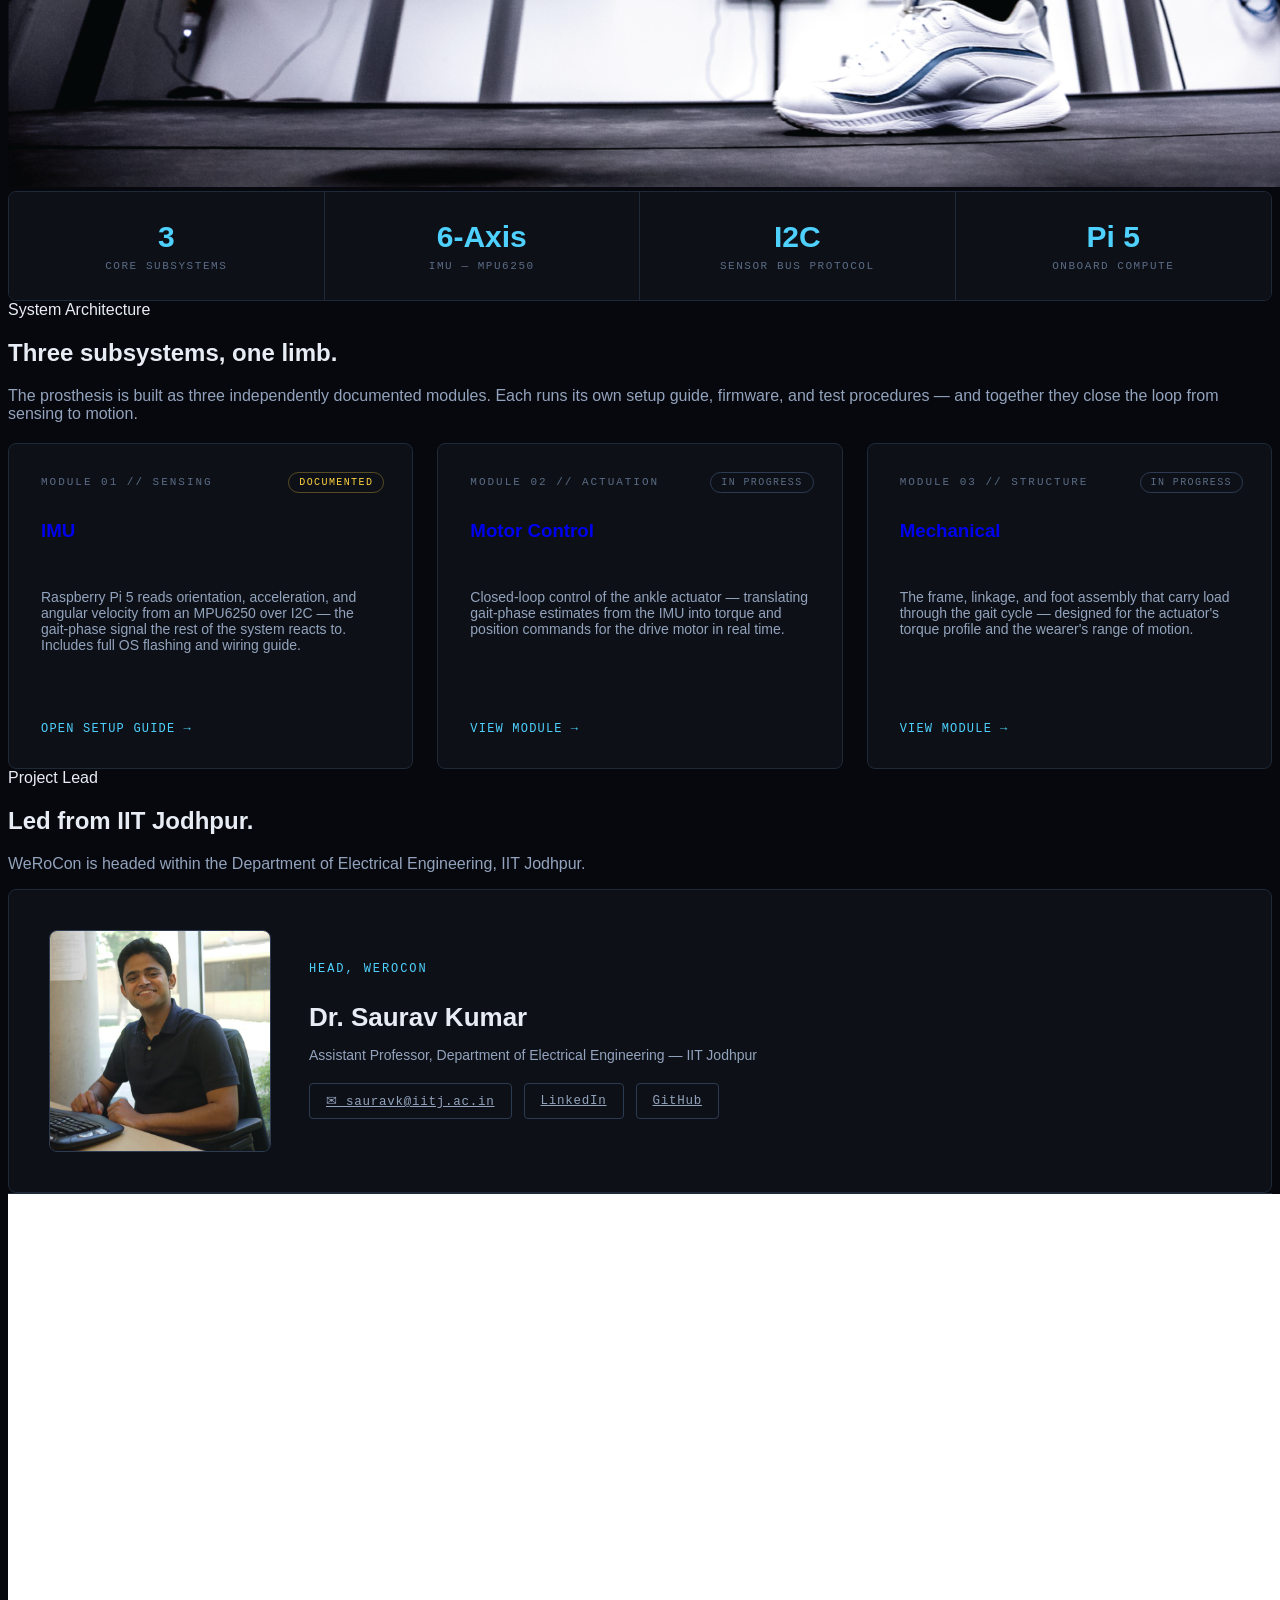
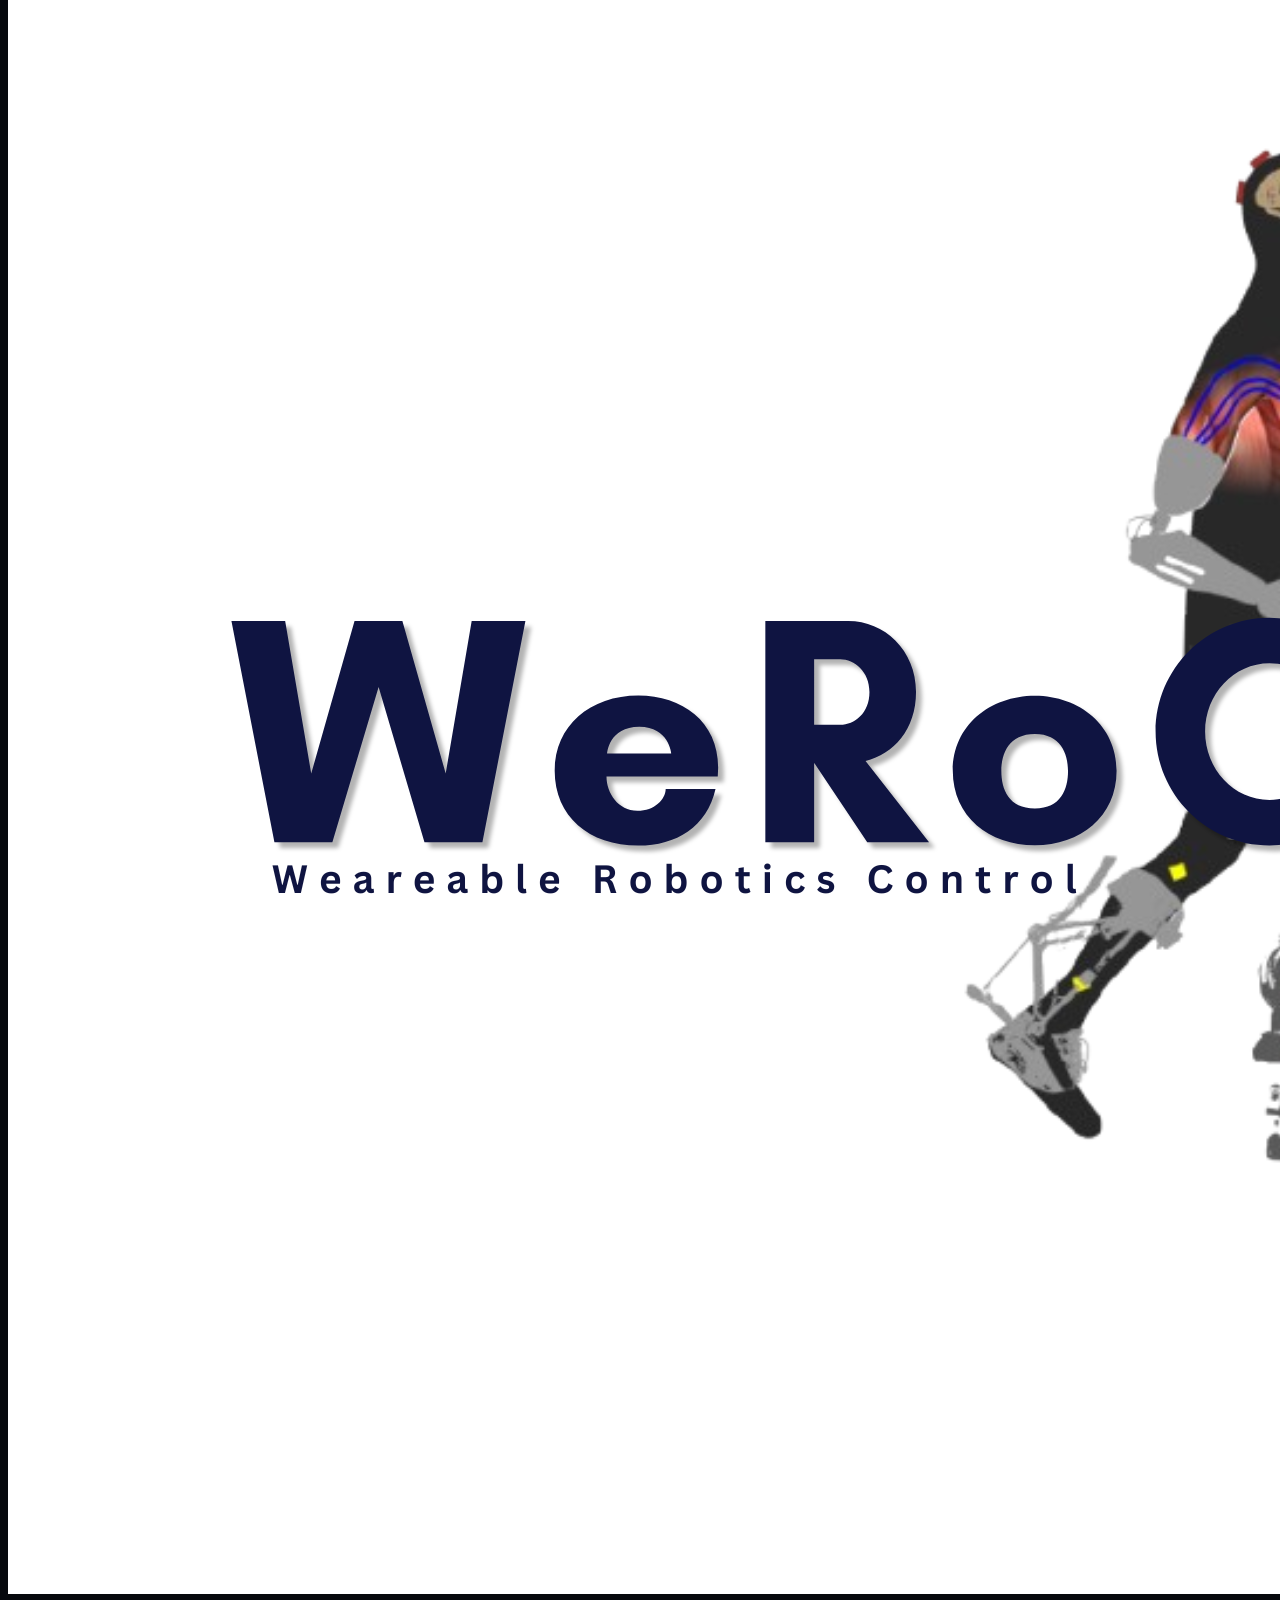
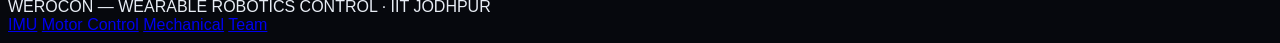
==== commit 653e9160: "Update index.html" ====
--- a/index.html
+++ b/index.html
@@ -4,11 +4,18 @@
   <meta charset="UTF-8">
   <meta name="viewport" content="width=device-width, initial-scale=1.0">
   <title>WeRoCon — Powered Prosthetic Leg</title>
+
   <link rel="icon" href="images/logo.png" type="image/png">
+
   <link rel="preconnect" href="https://fonts.googleapis.com">
+  <link rel="preconnect" href="https://fonts.gstatic.com" crossorigin>
+
   <link href="https://fonts.googleapis.com/css2?family=Space+Grotesk:wght@500;700&family=Inter:wght@400;500;600&family=JetBrains+Mono:wght@400;500;700&display=swap" rel="stylesheet">
-  <link rel="stylesheet" href="css/werocon-theme (1).css">
+
+  <!-- Updated CSS -->
+  <link rel="stylesheet" href="css/werocon-theme%20(1).css">
 </head>
+
 <body data-page="home">
 
   <!-- ============ NAV ============ -->
@@ -21,6 +28,7 @@
           <span class="sub">Wearable Robotics Control</span>
         </div>
       </a>
+
       <div class="nav-links">
         <a href="index.html" data-page="home" class="active">Overview</a>
         <a href="pages/imu.html" data-page="imu">IMU</a>
@@ -28,66 +36,105 @@
         <a href="pages/mechanical.html" data-page="mech">Mechanical</a>
         <a href="index.html#team" data-page="team">Team</a>
       </div>
+
       <div class="nav-tag">
         <span class="dot"></span> SYSTEM ONLINE
       </div>
-      <button class="nav-toggle" aria-label="Toggle menu"><span></span><span></span><span></span></button>
+
+      <button class="nav-toggle" aria-label="Toggle menu">
+        <span></span>
+        <span></span>
+        <span></span>
+      </button>
     </div>
   </nav>
 
   <!-- ============ HERO ============ -->
   <header class="hero">
     <div class="wrap hero-grid">
+
       <div>
         <div class="eyebrow">Project / Powered Prosthetic Leg</div>
-        <h1>A leg that<br>reads <span class="accent">intent</span><br>and answers<br>with motion.</h1>
+
+        <h1>
+          A leg that<br>
+          reads <span class="accent">intent</span><br>
+          and answers<br>
+          with motion.
+        </h1>
+
         <p class="lead">
           WeRoCon builds an EMG-driven, motor-actuated transtibial prosthesis —
           fusing inertial sensing, closed-loop motor control, and a custom
           mechanical linkage into a single wearable system designed at IIT Jodhpur.
         </p>
+
         <div class="hero-actions">
-          <a href="pages/imu.html" class="btn btn-primary">Explore IMU Subsystem</a>
-          <a href="#modules" class="btn btn-ghost">View All Modules</a>
-        </div>
-      </div>
+          <a href="pages/imu.html" class="btn btn-primary">
+            Explore IMU Subsystem
+          </a>
+
+          <a href="#modules" class="btn btn-ghost">
+            View All Modules
+          </a>
+        </div>
+      </div>
+
       <div class="hero-visual">
-        <span class="hero-visual-tag">FIG. 01 — TEST RIG, ACTUATED ANKLE-FOOT MODULE</span>
-        <img src="images/hero.png" alt="Powered prosthetic leg on a treadmill test rig">
-      </div>
+        <span class="hero-visual-tag">
+          FIG. 01 — TEST RIG, ACTUATED ANKLE-FOOT MODULE
+        </span>
+
+        <img
+          src="images/hero.png"
+          alt="Powered prosthetic leg on a treadmill test rig"
+        >
+      </div>
+
     </div>
   </header>
 
   <!-- ============ STATS ============ -->
-  <section class="section" style="border-top: none; padding-top: 0;">
-    <div class="wrap">
+  <section class="section" style="border-top:none; padding-top:0;">
+    <div class="wrap">
+
       <div class="stats-strip">
+
         <div class="stat">
           <div class="num">3</div>
           <div class="lbl">Core Subsystems</div>
         </div>
+
         <div class="stat">
           <div class="num">6-Axis</div>
           <div class="lbl">IMU — MPU6250</div>
         </div>
+
         <div class="stat">
           <div class="num">I2C</div>
           <div class="lbl">Sensor Bus Protocol</div>
         </div>
+
         <div class="stat">
           <div class="num">Pi 5</div>
           <div class="lbl">Onboard Compute</div>
         </div>
-      </div>
+
+      </div>
+
     </div>
   </section>
 
   <!-- ============ MODULES ============ -->
   <section class="section" id="modules">
-    <div class="wrap">
+
+    <div class="wrap">
+
       <div class="section-head">
         <div class="eyebrow">System Architecture</div>
+
         <h2>Three subsystems, one limb.</h2>
+
         <p>
           The prosthesis is built as three independently documented modules.
           Each runs its own setup guide, firmware, and test procedures —
@@ -101,11 +148,13 @@
           <span class="mod-status live">Documented</span>
           <span class="mod-id">MODULE 01 // SENSING</span>
           <h3>IMU</h3>
+
           <p>
             Raspberry Pi 5 reads orientation, acceleration, and angular velocity
             from an MPU6250 over I2C — the gait-phase signal the rest of the
             system reacts to. Includes full OS flashing and wiring guide.
           </p>
+
           <span class="mod-link">Open setup guide</span>
         </a>
 
@@ -113,11 +162,13 @@
           <span class="mod-status">In Progress</span>
           <span class="mod-id">MODULE 02 // ACTUATION</span>
           <h3>Motor Control</h3>
+
           <p>
             Closed-loop control of the ankle actuator — translating gait-phase
             estimates from the IMU into torque and position commands for the
             drive motor in real time.
           </p>
+
           <span class="mod-link">View module</span>
         </a>
 
@@ -125,61 +176,94 @@
           <span class="mod-status">In Progress</span>
           <span class="mod-id">MODULE 03 // STRUCTURE</span>
           <h3>Mechanical</h3>
+
           <p>
             The frame, linkage, and foot assembly that carry load through the
             gait cycle — designed for the actuator's torque profile and the
             wearer's range of motion.
           </p>
+
           <span class="mod-link">View module</span>
         </a>
 
       </div>
-    </div>
+
+    </div>
+
   </section>
 
   <!-- ============ TEAM ============ -->
   <section class="section" id="team">
-    <div class="wrap">
+
+    <div class="wrap">
+
       <div class="section-head">
         <div class="eyebrow">Project Lead</div>
         <h2>Led from IIT Jodhpur.</h2>
-        <p>WeRoCon is headed within the Department of Electrical Engineering, IIT Jodhpur.</p>
+
+        <p>
+          WeRoCon is headed within the Department of Electrical Engineering,
+          IIT Jodhpur.
+        </p>
       </div>
 
       <div class="team-card">
+
         <div class="team-photo">
           <img src="images/saurav.png" alt="Dr. Saurav Kumar">
         </div>
+
         <div class="team-info">
           <div class="role">Head, WeRoCon</div>
+
           <h3>Dr. Saurav Kumar</h3>
-          <p class="affil">Assistant Professor, Department of Electrical Engineering — IIT Jodhpur</p>
+
+          <p class="affil">
+            Assistant Professor, Department of Electrical Engineering —
+            IIT Jodhpur
+          </p>
+
           <div class="team-links">
-            <a href="mailto:sauravk@iitj.ac.in">✉ sauravk@iitj.ac.in</a>
-            <a href="https://in.linkedin.com/in/sauravk1" target="_blank" rel="noopener">in/ LinkedIn</a>
-            <a href="https://github.com/saurav-rk" target="_blank" rel="noopener">⌥ GitHub</a>
+            <a href="mailto:sauravk@iitj.ac.in">
+              ✉ sauravk@iitj.ac.in
+            </a>
+
+            <a href="https://in.linkedin.com/in/sauravk1" target="_blank" rel="noopener">
+              LinkedIn
+            </a>
+
+            <a href="https://github.com/saurav-rk" target="_blank" rel="noopener">
+              GitHub
+            </a>
           </div>
         </div>
-      </div>
-    </div>
+
+      </div>
+
+    </div>
+
   </section>
 
   <!-- ============ FOOTER ============ -->
   <footer class="footer">
     <div class="wrap">
+
       <div class="footer-brand">
         <img src="images/logo.png" alt="WeRoCon logo">
         <span>WEROCON — WEARABLE ROBOTICS CONTROL · IIT JODHPUR</span>
       </div>
+
       <div class="footer-links">
         <a href="pages/imu.html">IMU</a>
         <a href="pages/motor-control.html">Motor Control</a>
         <a href="pages/mechanical.html">Mechanical</a>
         <a href="#team">Team</a>
       </div>
+
     </div>
   </footer>
 
   <script src="js/main.js"></script>
+
 </body>
 </html>
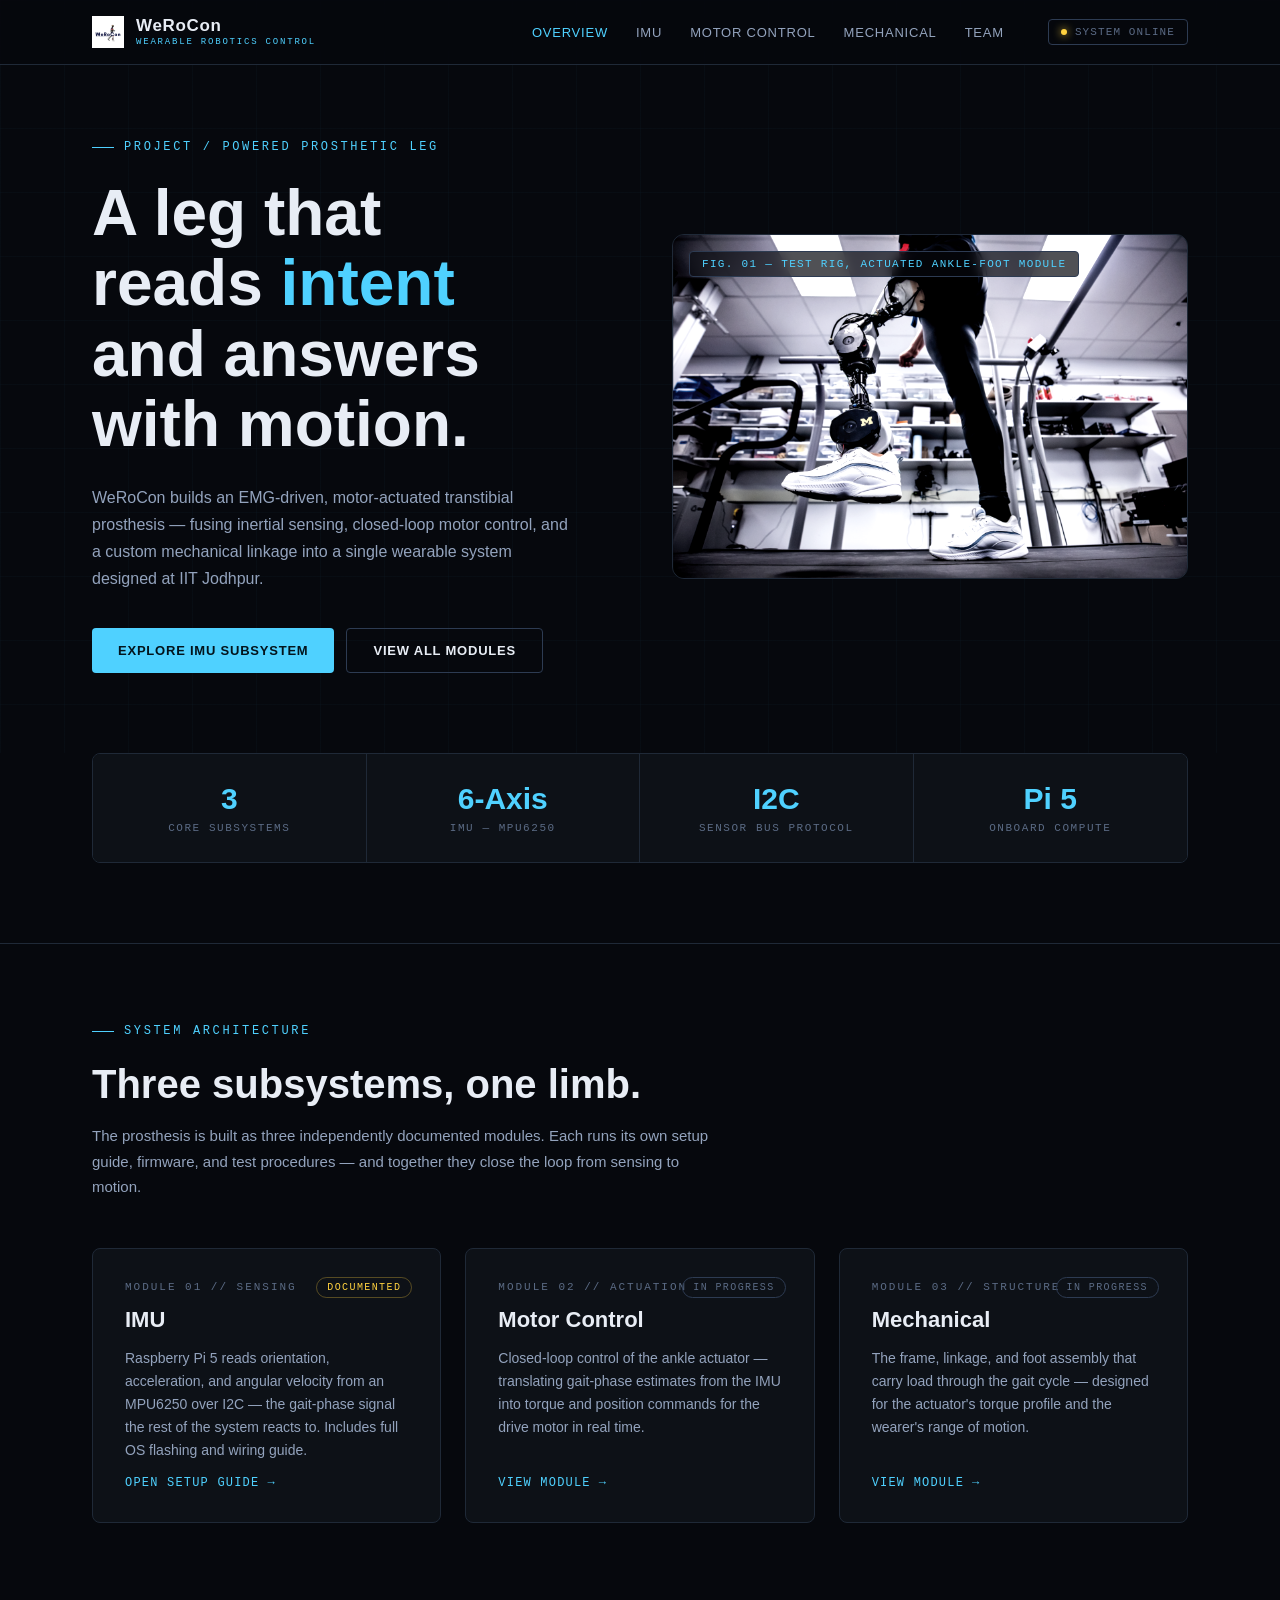
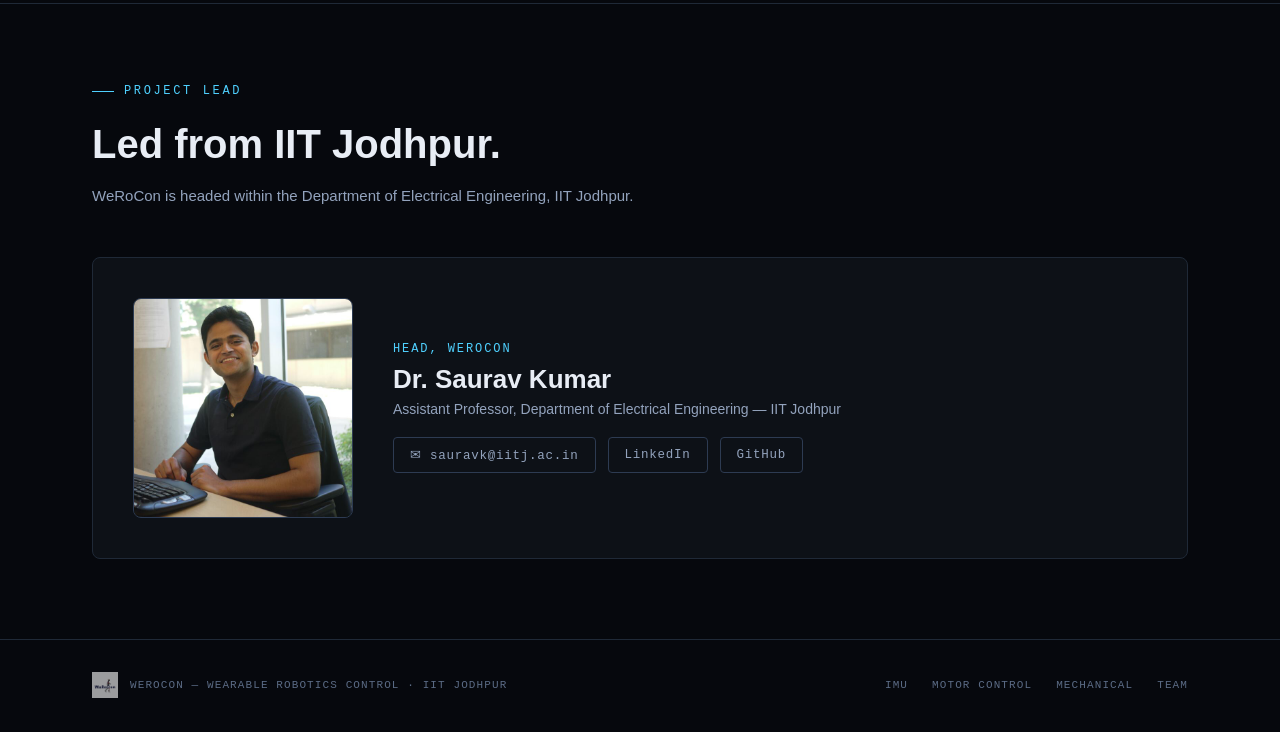
==== commit 5fa09289: "Update index.html" ====
--- a/index.html
+++ b/index.html
@@ -9,11 +9,589 @@
 
   <link rel="preconnect" href="https://fonts.googleapis.com">
   <link rel="preconnect" href="https://fonts.gstatic.com" crossorigin>
-
   <link href="https://fonts.googleapis.com/css2?family=Space+Grotesk:wght@500;700&family=Inter:wght@400;500;600&family=JetBrains+Mono:wght@400;500;700&display=swap" rel="stylesheet">
 
-  <!-- Updated CSS -->
-  <link rel="stylesheet" href="css/werocon-theme%20(1).css">
+  <link rel="stylesheet" href="css/werocon-theme (1).css">
+
+  <style>
+    /* ── Layout helpers ── */
+    * { box-sizing: border-box; margin: 0; padding: 0; }
+
+    .wrap {
+      max-width: 1160px;
+      margin: 0 auto;
+      padding: 0 32px;
+    }
+
+    /* ── Nav ── */
+    .nav {
+      position: fixed;
+      top: 0; left: 0; right: 0;
+      z-index: 100;
+      background: rgba(6, 8, 13, 0.85);
+      backdrop-filter: blur(14px);
+      border-bottom: 1px solid var(--wr-line);
+    }
+
+    .nav .wrap {
+      display: flex;
+      align-items: center;
+      gap: 32px;
+      height: 64px;
+      position: relative;
+    }
+
+    .nav-brand {
+      display: flex;
+      align-items: center;
+      gap: 12px;
+      text-decoration: none;
+      flex-shrink: 0;
+    }
+
+    .nav-brand img {
+      height: 32px;
+      width: auto;
+    }
+
+    .nav-brand-text {
+      display: flex;
+      flex-direction: column;
+      line-height: 1.2;
+    }
+
+    .nav-brand-text .name {
+      font-family: 'Space Grotesk', sans-serif;
+      font-size: 17px;
+      font-weight: 700;
+      color: var(--wr-text);
+      letter-spacing: 0.04em;
+    }
+
+    .nav-brand-text .sub {
+      font-family: 'JetBrains Mono', monospace;
+      font-size: 9px;
+      letter-spacing: 0.2em;
+      text-transform: uppercase;
+      color: var(--wr-cyan);
+    }
+
+    .nav-links {
+      display: flex;
+      gap: 4px;
+      margin-left: auto;
+    }
+
+    .nav-links a {
+      font-family: 'Inter', sans-serif;
+      font-size: 13px;
+      font-weight: 500;
+      letter-spacing: 0.06em;
+      text-transform: uppercase;
+      color: var(--wr-text-2);
+      text-decoration: none;
+      padding: 6px 12px;
+      border-radius: 4px;
+      transition: color 0.2s;
+    }
+
+    .nav-links a:hover,
+    .nav-links a.active {
+      color: var(--wr-cyan);
+    }
+
+    .nav-tag {
+      font-family: 'JetBrains Mono', monospace;
+      font-size: 11px;
+      color: var(--wr-text-3);
+      letter-spacing: 0.1em;
+      border: 1px solid var(--wr-line-2);
+      padding: 6px 12px;
+      border-radius: 4px;
+      display: flex;
+      align-items: center;
+      gap: 8px;
+      flex-shrink: 0;
+    }
+
+    .nav-tag .dot {
+      width: 6px;
+      height: 6px;
+      border-radius: 50%;
+      background: var(--wr-yellow);
+      box-shadow: 0 0 8px var(--wr-yellow);
+      animation: wr-blink 2.4s infinite;
+    }
+
+    @keyframes wr-blink {
+      0%, 100% { opacity: 1; }
+      50% { opacity: 0.25; }
+    }
+
+    .nav-toggle {
+      display: none;
+      flex-direction: column;
+      gap: 5px;
+      background: none;
+      border: none;
+      cursor: pointer;
+      padding: 4px;
+    }
+
+    .nav-toggle span {
+      display: block;
+      width: 22px;
+      height: 2px;
+      background: var(--wr-text);
+      border-radius: 2px;
+    }
+
+    @media (max-width: 768px) {
+      .nav-links { display: none; }
+      .nav-tag { display: none; }
+      .nav-toggle { display: flex; margin-left: auto; }
+    }
+
+    /* ── Hero ── */
+    .hero {
+      padding: 140px 0 80px;
+      background: var(--wr-bg);
+      position: relative;
+      overflow: hidden;
+    }
+
+    .hero::before {
+      content: "";
+      position: absolute;
+      inset: 0;
+      background-image:
+        linear-gradient(rgba(79,209,255,0.025) 1px, transparent 1px),
+        linear-gradient(90deg, rgba(79,209,255,0.025) 1px, transparent 1px);
+      background-size: 64px 64px;
+      pointer-events: none;
+    }
+
+    .hero-grid {
+      display: grid;
+      grid-template-columns: 1fr 1fr;
+      gap: 64px;
+      align-items: center;
+      position: relative;
+      z-index: 1;
+    }
+
+    .eyebrow {
+      font-family: 'JetBrains Mono', monospace;
+      font-size: 12px;
+      letter-spacing: 0.22em;
+      text-transform: uppercase;
+      color: var(--wr-cyan);
+      display: flex;
+      align-items: center;
+      gap: 10px;
+      margin-bottom: 24px;
+    }
+
+    .eyebrow::before {
+      content: "";
+      width: 22px;
+      height: 1px;
+      background: var(--wr-cyan);
+      display: inline-block;
+    }
+
+    .hero h1 {
+      font-family: 'Space Grotesk', sans-serif;
+      font-size: clamp(40px, 5.5vw, 64px);
+      font-weight: 700;
+      line-height: 1.1;
+      color: var(--wr-text);
+      margin-bottom: 24px;
+    }
+
+    .hero h1 .accent {
+      color: var(--wr-cyan);
+    }
+
+    .lead {
+      font-family: 'Inter', sans-serif;
+      font-size: 16px;
+      line-height: 1.7;
+      color: var(--wr-text-2);
+      max-width: 480px;
+      margin-bottom: 36px;
+    }
+
+    .hero-actions {
+      display: flex;
+      gap: 12px;
+      flex-wrap: wrap;
+    }
+
+    .btn {
+      font-family: 'Inter', sans-serif;
+      font-size: 13px;
+      font-weight: 600;
+      letter-spacing: 0.06em;
+      text-transform: uppercase;
+      padding: 14px 26px;
+      border-radius: 4px;
+      text-decoration: none;
+      display: inline-flex;
+      align-items: center;
+      transition: all 0.25s;
+    }
+
+    .btn-primary {
+      background: var(--wr-cyan);
+      color: #03141c;
+    }
+
+    .btn-primary:hover {
+      box-shadow: 0 0 24px rgba(79, 209, 255, 0.35);
+      transform: translateY(-2px);
+    }
+
+    .btn-ghost {
+      background: transparent;
+      color: var(--wr-text);
+      border: 1px solid var(--wr-line-2);
+    }
+
+    .btn-ghost:hover {
+      border-color: var(--wr-cyan);
+      color: var(--wr-cyan);
+    }
+
+    .hero-visual {
+      position: relative;
+      border: 1px solid var(--wr-line);
+      border-radius: 12px;
+      overflow: hidden;
+      background: var(--wr-panel);
+    }
+
+    .hero-visual img {
+      width: 100%;
+      display: block;
+      filter: saturate(0.85) contrast(1.08);
+    }
+
+    .hero-visual-tag {
+      position: absolute;
+      top: 16px;
+      left: 16px;
+      font-family: 'JetBrains Mono', monospace;
+      font-size: 11px;
+      letter-spacing: 0.12em;
+      background: rgba(6,8,13,0.7);
+      border: 1px solid var(--wr-line-2);
+      color: var(--wr-cyan);
+      padding: 6px 12px;
+      border-radius: 4px;
+      backdrop-filter: blur(6px);
+      z-index: 2;
+    }
+
+    @media (max-width: 900px) {
+      .hero-grid { grid-template-columns: 1fr; }
+      .hero-visual { order: -1; }
+    }
+
+    /* ── Section base ── */
+    .section {
+      padding: 80px 0;
+      border-top: 1px solid var(--wr-line);
+    }
+
+    .section-head {
+      margin-bottom: 48px;
+      max-width: 620px;
+    }
+
+    .section-head h2 {
+      font-family: 'Space Grotesk', sans-serif;
+      font-size: clamp(28px, 3.5vw, 40px);
+      font-weight: 700;
+      color: var(--wr-text);
+      margin: 12px 0 16px;
+    }
+
+    .section-head p {
+      font-family: 'Inter', sans-serif;
+      font-size: 15px;
+      line-height: 1.7;
+      color: var(--wr-text-2);
+    }
+
+    /* ── Stats strip ── */
+    .stats-strip {
+      display: grid;
+      grid-template-columns: repeat(4, 1fr);
+      border: 1px solid var(--wr-line);
+      border-radius: 8px;
+      overflow: hidden;
+    }
+
+    .stat {
+      padding: 28px 20px;
+      border-right: 1px solid var(--wr-line);
+      background: var(--wr-panel);
+      text-align: center;
+    }
+
+    .stat:last-child { border-right: none; }
+
+    .stat .num {
+      font-family: 'Space Grotesk', sans-serif;
+      font-size: 30px;
+      font-weight: 700;
+      color: var(--wr-cyan);
+    }
+
+    .stat .lbl {
+      font-family: 'JetBrains Mono', monospace;
+      font-size: 11px;
+      letter-spacing: 0.14em;
+      text-transform: uppercase;
+      color: var(--wr-text-3);
+      margin-top: 6px;
+    }
+
+    @media (max-width: 600px) {
+      .stats-strip { grid-template-columns: repeat(2, 1fr); }
+      .stat:nth-child(2) { border-right: none; }
+      .stat:nth-child(odd) { border-right: 1px solid var(--wr-line); }
+    }
+
+    /* ── Module grid ── */
+    .module-grid {
+      display: grid;
+      grid-template-columns: repeat(3, 1fr);
+      gap: 24px;
+    }
+
+    .module-card {
+      background: var(--wr-panel);
+      border: 1px solid var(--wr-line);
+      border-radius: 8px;
+      padding: 32px;
+      position: relative;
+      transition: border-color 0.25s, transform 0.25s;
+      display: flex;
+      flex-direction: column;
+      gap: 14px;
+      min-height: 260px;
+      text-decoration: none;
+    }
+
+    .module-card:hover {
+      border-color: var(--wr-cyan-dim);
+      transform: translateY(-4px);
+    }
+
+    .mod-id {
+      font-family: 'JetBrains Mono', monospace;
+      font-size: 11px;
+      color: var(--wr-text-3);
+      letter-spacing: 0.18em;
+    }
+
+    .mod-status {
+      position: absolute;
+      top: 28px;
+      right: 28px;
+      font-family: 'JetBrains Mono', monospace;
+      font-size: 10px;
+      letter-spacing: 0.14em;
+      text-transform: uppercase;
+      padding: 4px 10px;
+      border-radius: 100px;
+      border: 1px solid var(--wr-line-2);
+      color: var(--wr-text-3);
+    }
+
+    .mod-status.live {
+      color: var(--wr-yellow);
+      border-color: rgba(255, 210, 63, 0.3);
+    }
+
+    .module-card h3 {
+      font-family: 'Space Grotesk', sans-serif;
+      font-size: 22px;
+      font-weight: 700;
+      color: var(--wr-text);
+    }
+
+    .module-card p {
+      font-family: 'Inter', sans-serif;
+      font-size: 14px;
+      line-height: 1.65;
+      color: var(--wr-text-2);
+      flex-grow: 1;
+    }
+
+    .mod-link {
+      font-family: 'JetBrains Mono', monospace;
+      font-size: 12px;
+      letter-spacing: 0.1em;
+      text-transform: uppercase;
+      color: var(--wr-cyan);
+      display: flex;
+      align-items: center;
+      gap: 8px;
+    }
+
+    .mod-link::after {
+      content: "→";
+      transition: transform 0.2s;
+    }
+
+    .module-card:hover .mod-link::after {
+      transform: translateX(4px);
+    }
+
+    @media (max-width: 900px) {
+      .module-grid { grid-template-columns: 1fr; }
+    }
+
+    /* ── Team card ── */
+    .team-card {
+      display: grid;
+      grid-template-columns: 220px 1fr;
+      gap: 40px;
+      background: var(--wr-panel);
+      border: 1px solid var(--wr-line);
+      border-radius: 8px;
+      padding: 40px;
+      align-items: center;
+    }
+
+    .team-photo {
+      width: 220px;
+      height: 220px;
+      border-radius: 8px;
+      overflow: hidden;
+      border: 1px solid var(--wr-line-2);
+      flex-shrink: 0;
+    }
+
+    .team-photo img {
+      width: 100%;
+      height: 100%;
+      object-fit: cover;
+      filter: saturate(0.9);
+    }
+
+    .team-info .role {
+      font-family: 'JetBrains Mono', monospace;
+      font-size: 12px;
+      letter-spacing: 0.16em;
+      text-transform: uppercase;
+      color: var(--wr-cyan);
+      margin-bottom: 8px;
+    }
+
+    .team-info h3 {
+      font-family: 'Space Grotesk', sans-serif;
+      font-size: 26px;
+      font-weight: 700;
+      color: var(--wr-text);
+      margin-bottom: 6px;
+    }
+
+    .team-info .affil {
+      font-family: 'Inter', sans-serif;
+      font-size: 14px;
+      color: var(--wr-text-2);
+      margin-bottom: 20px;
+    }
+
+    .team-links {
+      display: flex;
+      gap: 12px;
+      flex-wrap: wrap;
+    }
+
+    .team-links a {
+      font-family: 'JetBrains Mono', monospace;
+      font-size: 12.5px;
+      letter-spacing: 0.06em;
+      border: 1px solid var(--wr-line-2);
+      padding: 9px 16px;
+      border-radius: 4px;
+      display: flex;
+      align-items: center;
+      gap: 8px;
+      color: var(--wr-text-2);
+      text-decoration: none;
+      transition: all 0.2s;
+    }
+
+    .team-links a:hover {
+      border-color: var(--wr-cyan);
+      color: var(--wr-cyan);
+    }
+
+    @media (max-width: 600px) {
+      .team-card { grid-template-columns: 1fr; text-align: center; }
+      .team-photo { margin: 0 auto; }
+      .team-links { justify-content: center; }
+    }
+
+    /* ── Footer ── */
+    .footer {
+      background: var(--wr-bg);
+      border-top: 1px solid var(--wr-line);
+      padding: 32px 0;
+    }
+
+    .footer .wrap {
+      display: flex;
+      align-items: center;
+      justify-content: space-between;
+      flex-wrap: wrap;
+      gap: 20px;
+    }
+
+    .footer-brand {
+      display: flex;
+      align-items: center;
+      gap: 12px;
+    }
+
+    .footer-brand img {
+      height: 26px;
+      width: auto;
+      opacity: 0.6;
+    }
+
+    .footer-brand span {
+      font-family: 'JetBrains Mono', monospace;
+      font-size: 11px;
+      letter-spacing: 0.1em;
+      color: var(--wr-text-3);
+    }
+
+    .footer-links {
+      display: flex;
+      gap: 24px;
+    }
+
+    .footer-links a {
+      font-family: 'JetBrains Mono', monospace;
+      font-size: 11px;
+      letter-spacing: 0.1em;
+      text-transform: uppercase;
+      color: var(--wr-text-3);
+      text-decoration: none;
+      transition: color 0.2s;
+    }
+
+    .footer-links a:hover {
+      color: var(--wr-cyan);
+    }
+  </style>
 </head>
 
 <body data-page="home">
@@ -30,11 +608,11 @@
       </a>
 
       <div class="nav-links">
-        <a href="index.html" data-page="home" class="active">Overview</a>
-        <a href="pages/imu.html" data-page="imu">IMU</a>
-        <a href="pages/motor-control.html" data-page="motor">Motor Control</a>
-        <a href="pages/mechanical.html" data-page="mech">Mechanical</a>
-        <a href="index.html#team" data-page="team">Team</a>
+        <a href="index.html" class="active">Overview</a>
+        <a href="pages/imu.html">IMU</a>
+        <a href="pages/motor-control.html">Motor Control</a>
+        <a href="pages/mechanical.html">Mechanical</a>
+        <a href="index.html#team">Team</a>
       </div>
 
       <div class="nav-tag">
@@ -42,9 +620,7 @@
       </div>
 
       <button class="nav-toggle" aria-label="Toggle menu">
-        <span></span>
-        <span></span>
-        <span></span>
+        <span></span><span></span><span></span>
       </button>
     </div>
   </nav>
@@ -70,71 +646,50 @@
         </p>
 
         <div class="hero-actions">
-          <a href="pages/imu.html" class="btn btn-primary">
-            Explore IMU Subsystem
-          </a>
-
-          <a href="#modules" class="btn btn-ghost">
-            View All Modules
-          </a>
+          <a href="pages/imu.html" class="btn btn-primary">Explore IMU Subsystem</a>
+          <a href="#modules" class="btn btn-ghost">View All Modules</a>
         </div>
       </div>
 
       <div class="hero-visual">
-        <span class="hero-visual-tag">
-          FIG. 01 — TEST RIG, ACTUATED ANKLE-FOOT MODULE
-        </span>
-
-        <img
-          src="images/hero.png"
-          alt="Powered prosthetic leg on a treadmill test rig"
-        >
+        <span class="hero-visual-tag">FIG. 01 — TEST RIG, ACTUATED ANKLE-FOOT MODULE</span>
+        <img src="images/hero.png" alt="Powered prosthetic leg on a treadmill test rig">
       </div>
 
     </div>
   </header>
 
   <!-- ============ STATS ============ -->
-  <section class="section" style="border-top:none; padding-top:0;">
+  <section class="section" style="border-top: none; padding-top: 0;">
     <div class="wrap">
-
       <div class="stats-strip">
-
         <div class="stat">
           <div class="num">3</div>
           <div class="lbl">Core Subsystems</div>
         </div>
-
         <div class="stat">
           <div class="num">6-Axis</div>
           <div class="lbl">IMU — MPU6250</div>
         </div>
-
         <div class="stat">
           <div class="num">I2C</div>
           <div class="lbl">Sensor Bus Protocol</div>
         </div>
-
         <div class="stat">
           <div class="num">Pi 5</div>
           <div class="lbl">Onboard Compute</div>
         </div>
-
-      </div>
-
+      </div>
     </div>
   </section>
 
   <!-- ============ MODULES ============ -->
   <section class="section" id="modules">
-
     <div class="wrap">
 
       <div class="section-head">
         <div class="eyebrow">System Architecture</div>
-
         <h2>Three subsystems, one limb.</h2>
-
         <p>
           The prosthesis is built as three independently documented modules.
           Each runs its own setup guide, firmware, and test procedures —
@@ -144,63 +699,53 @@
 
       <div class="module-grid">
 
-        <a href="pages/imu.html" class="module-card" style="text-decoration:none;">
+        <a href="pages/imu.html" class="module-card">
           <span class="mod-status live">Documented</span>
           <span class="mod-id">MODULE 01 // SENSING</span>
           <h3>IMU</h3>
-
           <p>
             Raspberry Pi 5 reads orientation, acceleration, and angular velocity
             from an MPU6250 over I2C — the gait-phase signal the rest of the
             system reacts to. Includes full OS flashing and wiring guide.
           </p>
-
           <span class="mod-link">Open setup guide</span>
         </a>
 
-        <a href="pages/motor-control.html" class="module-card" style="text-decoration:none;">
+        <a href="pages/motor-control.html" class="module-card">
           <span class="mod-status">In Progress</span>
           <span class="mod-id">MODULE 02 // ACTUATION</span>
           <h3>Motor Control</h3>
-
           <p>
             Closed-loop control of the ankle actuator — translating gait-phase
             estimates from the IMU into torque and position commands for the
             drive motor in real time.
           </p>
-
           <span class="mod-link">View module</span>
         </a>
 
-        <a href="pages/mechanical.html" class="module-card" style="text-decoration:none;">
+        <a href="pages/mechanical.html" class="module-card">
           <span class="mod-status">In Progress</span>
           <span class="mod-id">MODULE 03 // STRUCTURE</span>
           <h3>Mechanical</h3>
-
           <p>
             The frame, linkage, and foot assembly that carry load through the
             gait cycle — designed for the actuator's torque profile and the
             wearer's range of motion.
           </p>
-
           <span class="mod-link">View module</span>
         </a>
 
       </div>
-
     </div>
-
   </section>
 
   <!-- ============ TEAM ============ -->
   <section class="section" id="team">
-
     <div class="wrap">
 
       <div class="section-head">
         <div class="eyebrow">Project Lead</div>
         <h2>Led from IIT Jodhpur.</h2>
-
         <p>
           WeRoCon is headed within the Department of Electrical Engineering,
           IIT Jodhpur.
@@ -208,58 +753,40 @@
       </div>
 
       <div class="team-card">
-
         <div class="team-photo">
           <img src="images/saurav.png" alt="Dr. Saurav Kumar">
         </div>
-
         <div class="team-info">
           <div class="role">Head, WeRoCon</div>
-
           <h3>Dr. Saurav Kumar</h3>
-
           <p class="affil">
             Assistant Professor, Department of Electrical Engineering —
             IIT Jodhpur
           </p>
-
           <div class="team-links">
-            <a href="mailto:sauravk@iitj.ac.in">
-              ✉ sauravk@iitj.ac.in
-            </a>
-
-            <a href="https://in.linkedin.com/in/sauravk1" target="_blank" rel="noopener">
-              LinkedIn
-            </a>
-
-            <a href="https://github.com/saurav-rk" target="_blank" rel="noopener">
-              GitHub
-            </a>
+            <a href="mailto:sauravk@iitj.ac.in">✉ sauravk@iitj.ac.in</a>
+            <a href="https://in.linkedin.com/in/sauravk1" target="_blank" rel="noopener">LinkedIn</a>
+            <a href="https://github.com/saurav-rk" target="_blank" rel="noopener">GitHub</a>
           </div>
         </div>
-
       </div>
 
     </div>
-
   </section>
 
   <!-- ============ FOOTER ============ -->
   <footer class="footer">
     <div class="wrap">
-
       <div class="footer-brand">
         <img src="images/logo.png" alt="WeRoCon logo">
         <span>WEROCON — WEARABLE ROBOTICS CONTROL · IIT JODHPUR</span>
       </div>
-
       <div class="footer-links">
         <a href="pages/imu.html">IMU</a>
         <a href="pages/motor-control.html">Motor Control</a>
         <a href="pages/mechanical.html">Mechanical</a>
         <a href="#team">Team</a>
       </div>
-
     </div>
   </footer>
 
--- a/css/werocon-theme (1).css
+++ b/css/werocon-theme (1).css
@@ -0,0 +1,1129 @@
+/* ============================================================
+   WeRoCon Theme — overrides for templatemo-space-dynamic
+   Dark navy + electric cyan, derived from WeRoCon logo
+   ============================================================ */
+
+:root {
+  --wr-bg:        #06080d;
+  --wr-panel:     #0d1117;
+  --wr-panel-2:   #121826;
+  --wr-elevated:  #161e2e;
+  --wr-line:      #1f2937;
+  --wr-line-2:    #2d3b52;
+
+  --wr-text:      #e8edf5;
+  --wr-text-2:    #93a3bd;
+  --wr-text-3:    #5b6b85;
+
+  --wr-cyan:      #4fd1ff;
+  --wr-cyan-dim:  #1d4e63;
+  --wr-yellow:    #ffd23f;
+  --wr-red:       #ff4f64;
+}
+
+html, body {
+  background-color: var(--wr-bg) !important;
+  font-family: 'Poppins', sans-serif;
+  color: var(--wr-text);
+}
+
+::selection { background: var(--wr-cyan); color: #03141c; }
+::-moz-selection { background: var(--wr-cyan); color: #03141c; }
+
+p { color: var(--wr-text-2); }
+
+/* preloader */
+.js-preloader { background-color: var(--wr-bg); }
+.preloader-inner .dot,
+.preloader-inner .dots span { background: var(--wr-cyan); }
+
+/* ============================================================
+   Header / Nav
+   ============================================================ */
+
+.header-area {
+  background-color: transparent;
+}
+
+.background-header {
+  background-color: rgba(6, 8, 13, 0.85) !important;
+  backdrop-filter: blur(14px);
+  box-shadow: 0 1px 0 var(--wr-line) !important;
+}
+
+.header-area .main-nav .logo {
+  display: flex;
+  align-items: center;
+  gap: 12px;
+  color: var(--wr-text);
+}
+
+.header-area .main-nav .logo img {
+  height: 38px;
+  width: auto;
+  margin-top: 28px;
+}
+
+.header-area .main-nav .logo h4 {
+  color: var(--wr-text) !important;
+  font-size: 19px;
+  letter-spacing: 0.06em;
+  display: flex;
+  flex-direction: column;
+  line-height: 1.2;
+}
+
+.header-area .main-nav .logo h4 span {
+  color: var(--wr-cyan);
+  font-size: 10px;
+  letter-spacing: 0.22em;
+  text-transform: uppercase;
+  font-weight: 500;
+}
+
+.header-area .main-nav .nav li a,
+.background-header .main-nav .nav li a {
+  color: var(--wr-text-2) !important;
+  font-family: 'Poppins', sans-serif;
+  font-size: 13px;
+  letter-spacing: 0.08em;
+  text-transform: uppercase;
+}
+
+.header-area .main-nav .nav li:hover a,
+.header-area .main-nav .nav li a.active,
+.background-header .main-nav .nav li:hover a,
+.background-header .main-nav .nav li a.active {
+  color: var(--wr-cyan) !important;
+}
+
+.header-area .main-nav .nav li:last-child a,
+.background-header .main-nav .nav li:last-child a {
+  background-color: var(--wr-cyan) !important;
+  color: #03141c !important;
+  border-radius: 4px;
+  font-weight: 600;
+}
+
+.header-area .main-nav .nav li:last-child a:hover,
+.background-header .main-nav .nav li:last-child a:hover {
+  background-color: var(--wr-cyan) !important;
+  box-shadow: 0 0 20px rgba(79, 209, 255, 0.35);
+}
+
+.header-area .main-nav .menu-trigger span,
+.header-area .main-nav .menu-trigger span:before,
+.header-area .main-nav .menu-trigger span:after,
+.background-header .main-nav .menu-trigger span,
+.background-header .main-nav .menu-trigger span:before,
+.background-header .main-nav .menu-trigger span:after {
+  background-color: var(--wr-text) !important;
+}
+
+@media (max-width: 767px) {
+  .header-area .main-nav .nav li {
+    background: var(--wr-panel) !important;
+    border-bottom: 1px solid var(--wr-line) !important;
+  }
+  .header-area .main-nav .nav li a {
+    background: var(--wr-panel) !important;
+    color: var(--wr-text-2) !important;
+  }
+  .header-area .main-nav .nav li a:hover {
+    background: var(--wr-elevated) !important;
+    color: var(--wr-cyan) !important;
+  }
+  .header-area {
+    background-color: var(--wr-panel) !important;
+  }
+}
+
+/* ============================================================
+   Section headings
+   ============================================================ */
+
+.section-heading h2 {
+  color: var(--wr-text);
+  font-weight: 700;
+}
+
+.section-heading h2 em {
+  color: var(--wr-cyan);
+  font-style: normal;
+}
+
+.section-heading h2 span {
+  color: var(--wr-yellow);
+}
+
+.section-heading p { color: var(--wr-text-2); }
+
+.eyebrow-label {
+  font-family: 'Poppins', monospace;
+  font-size: 12px;
+  letter-spacing: 0.22em;
+  text-transform: uppercase;
+  color: var(--wr-cyan);
+  display: flex;
+  align-items: center;
+  gap: 10px;
+  margin-bottom: 14px;
+}
+
+.eyebrow-label::before {
+  content: "";
+  width: 22px;
+  height: 1px;
+  background: var(--wr-cyan);
+  display: inline-block;
+}
+
+/* ============================================================
+   Buttons
+   ============================================================ */
+
+.main-blue-button a,
+.main-blue-button button {
+  background-color: var(--wr-cyan) !important;
+  color: #03141c !important;
+  font-weight: 600;
+  transition: box-shadow 0.25s, transform 0.25s;
+}
+
+.main-blue-button a:hover,
+.main-blue-button button:hover {
+  box-shadow: 0 0 24px rgba(79, 209, 255, 0.35);
+  transform: translateY(-2px);
+}
+
+.main-red-button a,
+.main-white-button a {
+  background-color: transparent !important;
+  color: var(--wr-text) !important;
+  border: 1px solid var(--wr-line-2);
+  transition: all 0.25s;
+}
+
+.main-red-button a:hover,
+.main-white-button a:hover {
+  border-color: var(--wr-cyan);
+  color: var(--wr-cyan) !important;
+}
+
+/* ============================================================
+   Hero / Banner
+   ============================================================ */
+
+.main-banner {
+  background: var(--wr-bg);
+  position: relative;
+}
+
+.main-banner::before,
+.main-banner::after {
+  display: none !important;
+}
+
+.main-banner::before {
+  content: "";
+  position: absolute;
+  inset: 0;
+  background-image:
+    linear-gradient(rgba(79,209,255,0.025) 1px, transparent 1px),
+    linear-gradient(90deg, rgba(79,209,255,0.025) 1px, transparent 1px);
+  background-size: 64px 64px;
+  display: block !important;
+  pointer-events: none;
+}
+
+.main-banner .left-content h6 {
+  color: var(--wr-cyan);
+  font-family: 'Poppins', monospace;
+  letter-spacing: 0.2em;
+  font-size: 13px;
+}
+
+.main-banner .left-content h2 {
+  color: var(--wr-text);
+}
+
+.main-banner .left-content h2 em {
+  color: var(--wr-cyan);
+}
+
+.main-banner .left-content h2 span {
+  color: var(--wr-yellow);
+}
+
+.main-banner .left-content p {
+  color: var(--wr-text-2);
+}
+
+.main-banner .right-image {
+  border: 1px solid var(--wr-line);
+  border-radius: 12px;
+  overflow: hidden;
+  position: relative;
+  background: var(--wr-panel);
+}
+
+.main-banner .right-image img {
+  filter: saturate(0.85) contrast(1.08);
+  border-radius: 0;
+}
+
+.main-banner .right-image::after {
+  content: "";
+  position: absolute;
+  inset: 0;
+  background: linear-gradient(135deg, transparent 50%, rgba(79,209,255,0.10) 100%);
+  pointer-events: none;
+}
+
+.hero-visual-tag {
+  position: absolute;
+  top: 16px;
+  left: 16px;
+  font-family: monospace;
+  font-size: 11px;
+  letter-spacing: 0.12em;
+  background: rgba(6,8,13,0.7);
+  border: 1px solid var(--wr-line-2);
+  color: var(--wr-cyan);
+  padding: 6px 12px;
+  border-radius: 4px;
+  backdrop-filter: blur(6px);
+  z-index: 2;
+}
+
+/* search form -> repurposed CTA row */
+.main-banner .left-content form#search {
+  display: flex;
+  gap: 16px;
+  width: auto;
+  height: auto;
+}
+
+.main-banner .left-content form#search fieldset {
+  display: contents;
+}
+
+.main-banner .left-content form#search input.email {
+  display: none;
+}
+
+.main-banner .left-content form#search button {
+  position: static;
+  background-color: var(--wr-cyan) !important;
+  color: #03141c !important;
+  font-weight: 600;
+  border-radius: 4px;
+  padding: 14px 28px;
+  font-size: 13px;
+  letter-spacing: 0.08em;
+  text-transform: uppercase;
+}
+
+.main-banner .left-content form#search button:hover {
+  box-shadow: 0 0 24px rgba(79, 209, 255, 0.35);
+}
+
+@media (max-width: 992px) {
+  .main-banner .left-content form#search {
+    justify-content: center;
+  }
+}
+
+/* ============================================================
+   Stats strip (was: nothing, new section)
+   ============================================================ */
+
+.stats-strip {
+  display: grid;
+  grid-template-columns: repeat(4, 1fr);
+  border: 1px solid var(--wr-line);
+  border-radius: 8px;
+  overflow: hidden;
+}
+
+.stats-strip .stat {
+  padding: 28px 20px;
+  border-right: 1px solid var(--wr-line);
+  background: var(--wr-panel);
+  text-align: center;
+}
+
+.stats-strip .stat:last-child { border-right: none; }
+
+.stats-strip .stat .num {
+  font-size: 30px;
+  font-weight: 700;
+  color: var(--wr-cyan);
+}
+
+.stats-strip .stat .lbl {
+  font-family: monospace;
+  font-size: 11px;
+  letter-spacing: 0.14em;
+  text-transform: uppercase;
+  color: var(--wr-text-3);
+  margin-top: 6px;
+}
+
+@media (max-width: 767px) {
+  .stats-strip { grid-template-columns: repeat(2, 1fr); }
+  .stats-strip .stat:nth-child(2) { border-right: none; }
+  .stats-strip .stat:nth-child(odd) { border-right: 1px solid var(--wr-line); }
+}
+
+/* ============================================================
+   About Us -> "How it works" / process section
+   ============================================================ */
+
+#about { margin-top: 80px; }
+
+.about-us {
+  background-image: none !important;
+  background-color: var(--wr-panel-2);
+  padding: 100px 0px;
+  border-top: 1px solid var(--wr-line);
+  border-bottom: 1px solid var(--wr-line);
+}
+
+.about-us .left-image img {
+  filter: saturate(0.8) brightness(0.95);
+  border-radius: 8px;
+  border: 1px solid var(--wr-line);
+}
+
+.about-us .services .item .icon img {
+  filter: drop-shadow(0 0 0 transparent);
+}
+
+.about-us .services .item h4 {
+  color: var(--wr-text);
+  font-size: 18px;
+}
+
+.about-us .services .item p {
+  color: var(--wr-text-2);
+  font-size: 14px;
+}
+
+@media (max-width: 992px) {
+  .about-us .services .item {
+    background: var(--wr-panel) !important;
+    border: 1px solid var(--wr-line);
+  }
+}
+
+/* ============================================================
+   Services -> Modules section
+   ============================================================ */
+
+.our-services {
+  padding-top: 100px;
+  padding-bottom: 100px;
+}
+
+.our-services .left-image img {
+  border-radius: 8px;
+  border: 1px solid var(--wr-line);
+  filter: saturate(0.85) contrast(1.05);
+}
+
+.our-services .progress-skill-bar h4 {
+  color: var(--wr-text);
+  font-size: 16px;
+}
+
+.our-services .progress-skill-bar span {
+  color: var(--wr-cyan);
+}
+
+.our-services .progress-skill-bar .full-bar {
+  background-color: var(--wr-line);
+}
+
+.our-services .progress-skill-bar .filled-bar {
+  background: var(--wr-cyan) !important;
+}
+
+/* Module cards (custom, inside services section) */
+.module-grid {
+  display: grid;
+  grid-template-columns: repeat(3, 1fr);
+  gap: 24px;
+  margin-top: 20px;
+}
+
+.module-card {
+  background: var(--wr-panel);
+  border: 1px solid var(--wr-line);
+  border-radius: 8px;
+  padding: 32px;
+  position: relative;
+  transition: border-color 0.25s, transform 0.25s;
+  display: flex;
+  flex-direction: column;
+  gap: 14px;
+  min-height: 260px;
+  text-decoration: none !important;
+}
+
+.module-card:hover {
+  border-color: var(--wr-cyan-dim);
+  transform: translateY(-4px);
+}
+
+.module-card .mod-id {
+  font-family: monospace;
+  font-size: 11px;
+  color: var(--wr-text-3);
+  letter-spacing: 0.18em;
+}
+
+.module-card .mod-status {
+  position: absolute;
+  top: 28px;
+  right: 28px;
+  font-family: monospace;
+  font-size: 10px;
+  letter-spacing: 0.14em;
+  text-transform: uppercase;
+  padding: 4px 10px;
+  border-radius: 100px;
+  border: 1px solid var(--wr-line-2);
+  color: var(--wr-text-3);
+}
+
+.module-card .mod-status.live {
+  color: var(--wr-yellow);
+  border-color: rgba(255, 210, 63, 0.3);
+}
+
+.module-card h4 {
+  font-size: 22px;
+  color: var(--wr-text);
+  font-weight: 700;
+}
+
+.module-card p {
+  color: var(--wr-text-2);
+  font-size: 14px;
+  flex-grow: 1;
+}
+
+.module-card .mod-link {
+  font-family: monospace;
+  font-size: 12px;
+  letter-spacing: 0.1em;
+  text-transform: uppercase;
+  color: var(--wr-cyan);
+  display: flex;
+  align-items: center;
+  gap: 8px;
+}
+
+.module-card .mod-link::after {
+  content: "→";
+  transition: transform 0.2s;
+}
+
+.module-card:hover .mod-link::after {
+  transform: translateX(4px);
+}
+
+@media (max-width: 992px) {
+  .module-grid { grid-template-columns: 1fr; }
+}
+
+/* ============================================================
+   Team section (was: Portfolio)
+   ============================================================ */
+
+.our-portfolio {
+  padding-top: 100px;
+  padding-bottom: 100px;
+}
+
+.team-card {
+  display: grid;
+  grid-template-columns: 220px 1fr;
+  gap: 40px;
+  background: var(--wr-panel);
+  border: 1px solid var(--wr-line);
+  border-radius: 8px;
+  padding: 40px;
+  align-items: center;
+}
+
+.team-photo {
+  width: 220px;
+  height: 220px;
+  border-radius: 8px;
+  overflow: hidden;
+  border: 1px solid var(--wr-line-2);
+}
+
+.team-photo img {
+  width: 100%;
+  height: 100%;
+  object-fit: cover;
+  filter: saturate(0.9);
+}
+
+.team-info .role {
+  font-family: monospace;
+  font-size: 12px;
+  letter-spacing: 0.16em;
+  text-transform: uppercase;
+  color: var(--wr-cyan);
+  margin-bottom: 8px;
+}
+
+.team-info h3 {
+  font-size: 26px;
+  color: var(--wr-text);
+  font-weight: 700;
+  margin-bottom: 6px;
+}
+
+.team-info .affil {
+  color: var(--wr-text-2);
+  font-size: 14px;
+  margin-bottom: 20px;
+}
+
+.team-links {
+  display: flex;
+  gap: 12px;
+  flex-wrap: wrap;
+}
+
+.team-links a {
+  font-family: monospace;
+  font-size: 12.5px;
+  letter-spacing: 0.06em;
+  border: 1px solid var(--wr-line-2);
+  padding: 9px 16px;
+  border-radius: 4px;
+  display: flex;
+  align-items: center;
+  gap: 8px;
+  color: var(--wr-text-2);
+  transition: all 0.2s;
+}
+
+.team-links a:hover {
+  border-color: var(--wr-cyan);
+  color: var(--wr-cyan);
+}
+
+@media (max-width: 767px) {
+  .team-card {
+    grid-template-columns: 1fr;
+    text-align: center;
+  }
+  .team-photo { margin: 0 auto; }
+  .team-links { justify-content: center; }
+}
+
+/* ============================================================
+   Contact / Footer
+   ============================================================ */
+
+.contact-us {
+  background-image: none !important;
+  background-color: var(--wr-panel-2);
+  padding: 100px 0px;
+  border-top: 1px solid var(--wr-line);
+}
+
+.contact-us .section-heading h2,
+.contact-us .section-heading h2 em,
+.contact-us .section-heading h2 span {
+  color: var(--wr-text);
+}
+
+.contact-us .section-heading h2 em { color: var(--wr-cyan); }
+
+.contact-us .section-heading p {
+  color: var(--wr-text-2);
+}
+
+.phone-info h4 { color: var(--wr-text); }
+
+.phone-info h4 span i {
+  background-color: var(--wr-cyan);
+  color: #03141c;
+}
+
+.phone-info h4 span a { color: var(--wr-text); }
+
+form#contact {
+  background-color: var(--wr-panel) !important;
+  border: 1px solid var(--wr-line);
+}
+
+form#contact .contact-dec { display: none !important; }
+
+form#contact input,
+form#contact textarea {
+  background-color: var(--wr-elevated) !important;
+  color: var(--wr-text) !important;
+  border: 1px solid var(--wr-line) !important;
+}
+
+form#contact input::placeholder,
+form#contact textarea::placeholder {
+  color: var(--wr-text-3) !important;
+}
+
+form#contact button {
+  background-color: var(--wr-cyan) !important;
+  color: #03141c !important;
+  font-weight: 600;
+}
+
+form#contact button:hover {
+  box-shadow: 0 0 24px rgba(79, 209, 255, 0.35);
+}
+
+footer {
+  background-color: var(--wr-bg);
+  border-top: 1px solid var(--wr-line);
+}
+
+footer p {
+  color: var(--wr-text-3);
+  font-family: monospace;
+  font-size: 12px;
+  letter-spacing: 0.08em;
+}
+
+footer p a { color: var(--wr-cyan); }
+
+/* ============================================================
+   Page header (subpages)
+   ============================================================ */
+
+.wr-page-header {
+  padding: 180px 0 70px;
+  border-bottom: 1px solid var(--wr-line);
+  position: relative;
+  overflow: hidden;
+}
+
+.wr-page-header::before {
+  content: "";
+  position: absolute;
+  inset: 0;
+  background-image:
+    linear-gradient(rgba(79,209,255,0.025) 1px, transparent 1px),
+    linear-gradient(90deg, rgba(79,209,255,0.025) 1px, transparent 1px);
+  background-size: 64px 64px;
+  pointer-events: none;
+}
+
+.wr-page-header h1 {
+  font-size: clamp(36px, 5.5vw, 60px);
+  font-weight: 700;
+  margin-bottom: 18px;
+  color: var(--wr-text);
+  position: relative;
+  z-index: 1;
+}
+
+.wr-page-header p {
+  color: var(--wr-text-2);
+  font-size: 17px;
+  max-width: 680px;
+  position: relative;
+  z-index: 1;
+}
+
+.wr-status-row {
+  display: flex;
+  gap: 32px;
+  margin-top: 32px;
+  flex-wrap: wrap;
+  position: relative;
+  z-index: 1;
+}
+
+.wr-status-item {
+  font-family: monospace;
+  font-size: 12px;
+  letter-spacing: 0.08em;
+  color: var(--wr-text-3);
+  display: flex;
+  align-items: center;
+  gap: 8px;
+}
+
+.wr-status-item .val { color: var(--wr-text); }
+
+/* ============================================================
+   Docs / IMU content styling
+   ============================================================ */
+
+.wr-doc-section {
+  padding: 64px 0 100px;
+  background-color: var(--wr-bg);
+}
+
+.wr-doc-layout {
+  display: grid;
+  grid-template-columns: 260px 1fr;
+  gap: 56px;
+}
+
+.wr-doc-toc {
+  position: sticky;
+  top: 100px;
+  align-self: start;
+  border-left: 1px solid var(--wr-line);
+  padding-left: 24px;
+}
+
+.wr-doc-toc .toc-label {
+  font-family: monospace;
+  font-size: 11px;
+  letter-spacing: 0.18em;
+  text-transform: uppercase;
+  color: var(--wr-text-3);
+  margin-bottom: 16px;
+}
+
+.wr-doc-toc ul {
+  list-style: none;
+  display: flex;
+  flex-direction: column;
+  gap: 10px;
+  margin: 0;
+  padding: 0;
+}
+
+.wr-doc-toc a {
+  font-size: 13.5px;
+  color: var(--wr-text-2);
+  transition: color 0.2s;
+  display: block;
+  text-decoration: none;
+}
+
+.wr-doc-toc a:hover,
+.wr-doc-toc a.active {
+  color: var(--wr-cyan);
+}
+
+.wr-doc-content h2 {
+  font-size: 26px;
+  font-weight: 700;
+  margin: 50px 0 16px;
+  padding-top: 8px;
+  scroll-margin-top: 100px;
+  color: var(--wr-text);
+}
+
+.wr-doc-content h2:first-child { margin-top: 0; }
+
+.wr-doc-content h3 {
+  font-size: 18px;
+  font-weight: 700;
+  margin: 28px 0 12px;
+  color: var(--wr-cyan);
+  scroll-margin-top: 100px;
+}
+
+.wr-doc-content p {
+  color: var(--wr-text-2);
+  margin-bottom: 14px;
+  font-size: 15px;
+  line-height: 1.7;
+}
+
+.wr-doc-content blockquote {
+  border-left: 2px solid var(--wr-yellow);
+  background: rgba(255, 210, 63, 0.05);
+  padding: 14px 20px;
+  margin: 18px 0;
+  border-radius: 0 6px 6px 0;
+  font-size: 14.5px;
+  color: var(--wr-text-2);
+}
+
+.wr-doc-content blockquote.warn {
+  border-left-color: var(--wr-red);
+  background: rgba(255, 79, 100, 0.05);
+}
+
+.wr-doc-content pre {
+  background: #060a12;
+  border: 1px solid var(--wr-line);
+  border-radius: 8px;
+  padding: 18px;
+  overflow-x: auto;
+  margin: 14px 0 22px;
+  font-family: monospace;
+  font-size: 13px;
+  line-height: 1.65;
+  color: #c5d4e8;
+}
+
+.wr-doc-content pre .cmt { color: var(--wr-text-3); }
+.wr-doc-content pre .kw  { color: var(--wr-cyan); }
+.wr-doc-content pre .str { color: var(--wr-yellow); }
+
+.wr-doc-content code:not(pre code) {
+  font-family: monospace;
+  font-size: 13px;
+  background: var(--wr-elevated);
+  border: 1px solid var(--wr-line-2);
+  padding: 2px 6px;
+  border-radius: 4px;
+  color: var(--wr-cyan);
+}
+
+.wr-doc-content table {
+  width: 100%;
+  border-collapse: collapse;
+  margin: 14px 0 26px;
+  font-size: 14px;
+}
+
+.wr-doc-content th, .wr-doc-content td {
+  border: 1px solid var(--wr-line);
+  padding: 10px 14px;
+  text-align: left;
+}
+
+.wr-doc-content th {
+  background: var(--wr-panel-2);
+  font-family: monospace;
+  font-size: 11px;
+  letter-spacing: 0.12em;
+  text-transform: uppercase;
+  color: var(--wr-cyan);
+}
+
+.wr-doc-content td {
+  color: var(--wr-text-2);
+  background: var(--wr-panel);
+}
+
+.wr-flow-diagram {
+  background: var(--wr-panel);
+  border: 1px solid var(--wr-line);
+  border-radius: 8px;
+  padding: 22px;
+  font-family: monospace;
+  font-size: 13px;
+  color: var(--wr-text-2);
+  line-height: 1.9;
+  margin: 14px 0 26px;
+  white-space: pre;
+  overflow-x: auto;
+}
+
+.wr-flow-diagram .step { color: var(--wr-cyan); }
+
+.wr-gpio-table {
+  background: var(--wr-panel);
+  border: 1px solid var(--wr-line);
+  border-radius: 8px;
+  padding: 18px;
+  margin: 14px 0 26px;
+}
+
+.wr-gpio-row {
+  display: grid;
+  grid-template-columns: 50px 1fr 1fr;
+  gap: 16px;
+  padding: 10px 0;
+  border-bottom: 1px solid var(--wr-line);
+  font-family: monospace;
+  font-size: 13px;
+  align-items: center;
+}
+
+.wr-gpio-row:last-child { border-bottom: none; }
+
+.wr-gpio-row .pin-num { color: var(--wr-cyan); font-weight: 700; }
+.wr-gpio-row.highlight { background: rgba(79, 209, 255, 0.04); }
+.wr-gpio-row .pin-label.power { color: var(--wr-red); }
+.wr-gpio-row .pin-label.gnd { color: var(--wr-text-3); }
+.wr-gpio-row .pin-label.data { color: var(--wr-yellow); }
+
+.wr-doc-hr {
+  border: none;
+  border-top: 1px solid var(--wr-line);
+  margin: 50px 0;
+}
+
+@media (max-width: 992px) {
+  .wr-doc-layout { grid-template-columns: 1fr; }
+  .wr-doc-toc { display: none; }
+}
+
+@media (max-width: 600px) {
+  .wr-gpio-row { grid-template-columns: 40px 1fr; }
+  .wr-gpio-row .pin-desc { display: none; }
+}
+
+/* ============================================================
+   Coming Soon page
+   ============================================================ */
+
+.wr-coming-soon {
+  padding: 180px 0 120px;
+  display: flex;
+  flex-direction: column;
+  align-items: center;
+  text-align: center;
+  min-height: 60vh;
+  justify-content: center;
+  position: relative;
+  overflow: hidden;
+}
+
+.wr-coming-soon::before {
+  content: "";
+  position: absolute;
+  inset: 0;
+  background-image:
+    linear-gradient(rgba(79,209,255,0.025) 1px, transparent 1px),
+    linear-gradient(90deg, rgba(79,209,255,0.025) 1px, transparent 1px);
+  background-size: 64px 64px;
+  pointer-events: none;
+}
+
+.wr-coming-soon .big-id {
+  font-family: monospace;
+  font-size: 14px;
+  letter-spacing: 0.3em;
+  color: var(--wr-cyan);
+  margin-bottom: 24px;
+  position: relative;
+  z-index: 1;
+}
+
+.wr-coming-soon h1 {
+  font-size: clamp(40px, 7vw, 78px);
+  font-weight: 700;
+  margin-bottom: 20px;
+  color: var(--wr-text);
+  position: relative;
+  z-index: 1;
+}
+
+.wr-coming-soon p {
+  color: var(--wr-text-2);
+  font-size: 17px;
+  max-width: 560px;
+  margin-bottom: 36px;
+  position: relative;
+  z-index: 1;
+}
+
+.wr-progress-bar {
+  width: 320px;
+  height: 6px;
+  background: var(--wr-panel-2);
+  border: 1px solid var(--wr-line);
+  border-radius: 100px;
+  overflow: hidden;
+  margin-bottom: 14px;
+  position: relative;
+  z-index: 1;
+}
+
+.wr-progress-bar .fill {
+  height: 100%;
+  background: linear-gradient(90deg, var(--wr-cyan-dim), var(--wr-cyan));
+}
+
+.wr-progress-label {
+  font-family: monospace;
+  font-size: 11px;
+  letter-spacing: 0.14em;
+  color: var(--wr-text-3);
+  text-transform: uppercase;
+  position: relative;
+  z-index: 1;
+  margin-bottom: 50px;
+}
+
+.wr-specs {
+  display: grid;
+  grid-template-columns: repeat(3, 1fr);
+  gap: 20px;
+  width: 100%;
+  max-width: 780px;
+  position: relative;
+  z-index: 1;
+}
+
+.wr-spec-box {
+  border: 1px solid var(--wr-line);
+  border-radius: 8px;
+  padding: 22px 20px;
+  background: var(--wr-panel);
+  text-align: left;
+}
+
+.wr-spec-box .spec-label {
+  font-family: monospace;
+  font-size: 11px;
+  letter-spacing: 0.14em;
+  text-transform: uppercase;
+  color: var(--wr-cyan);
+  margin-bottom: 10px;
+}
+
+.wr-spec-box p {
+  font-size: 13.5px;
+  color: var(--wr-text-2);
+  margin: 0;
+  line-height: 1.6;
+}
+
+@media (max-width: 767px) {
+  .wr-specs { grid-template-columns: 1fr; }
+}
+
+/* General nav-tag (system online pill, only shown desktop) */
+.system-tag {
+  font-family: monospace;
+  font-size: 11px;
+  color: var(--wr-text-3);
+  letter-spacing: 0.1em;
+  border: 1px solid var(--wr-line-2);
+  padding: 6px 12px;
+  border-radius: 4px;
+  display: flex;
+  align-items: center;
+  gap: 8px;
+  position: absolute;
+  right: 0;
+  top: 32px;
+}
+
+.system-tag .dot {
+  width: 6px;
+  height: 6px;
+  border-radius: 50%;
+  background: var(--wr-yellow);
+  box-shadow: 0 0 8px var(--wr-yellow);
+  animation: wr-blink 2.4s infinite;
+}
+
+@keyframes wr-blink {
+  0%, 100% { opacity: 1; }
+  50% { opacity: 0.25; }
+}
+
+@media (max-width: 1200px) {
+  .system-tag { display: none; }
+}
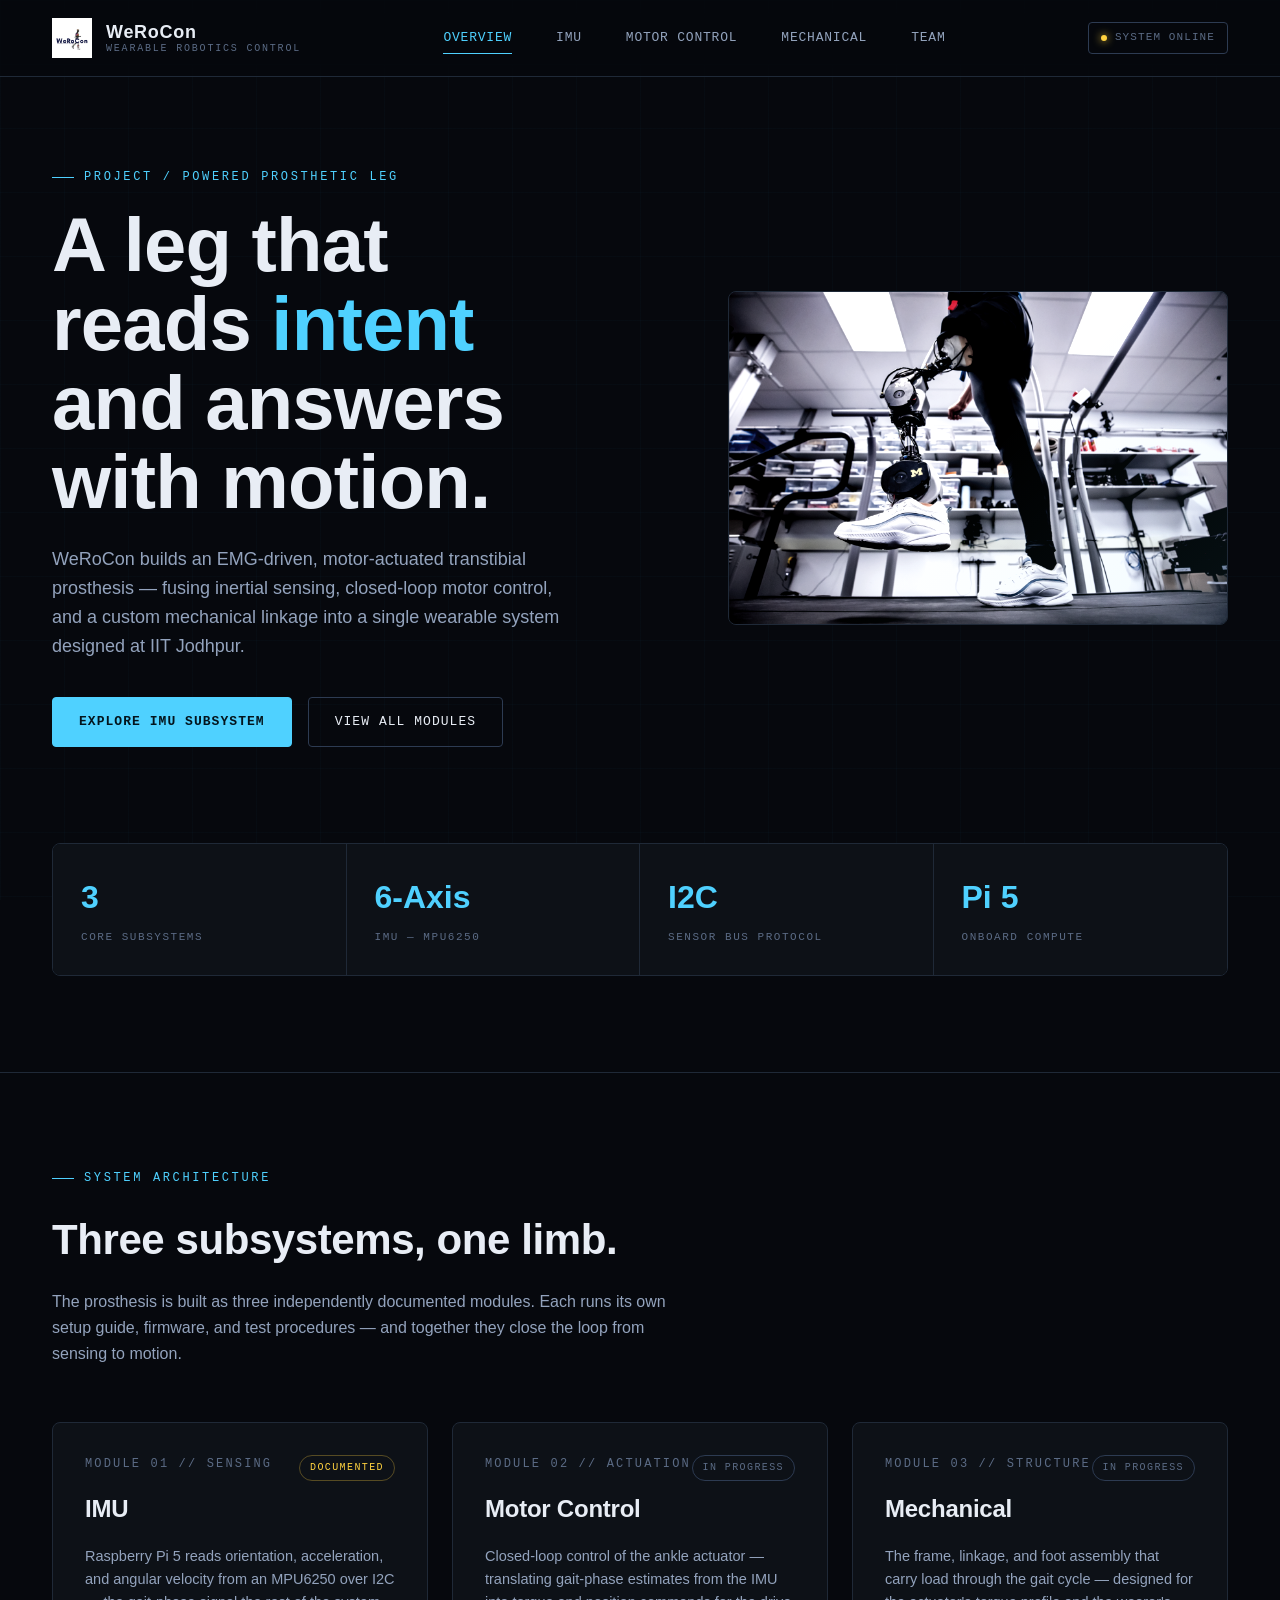
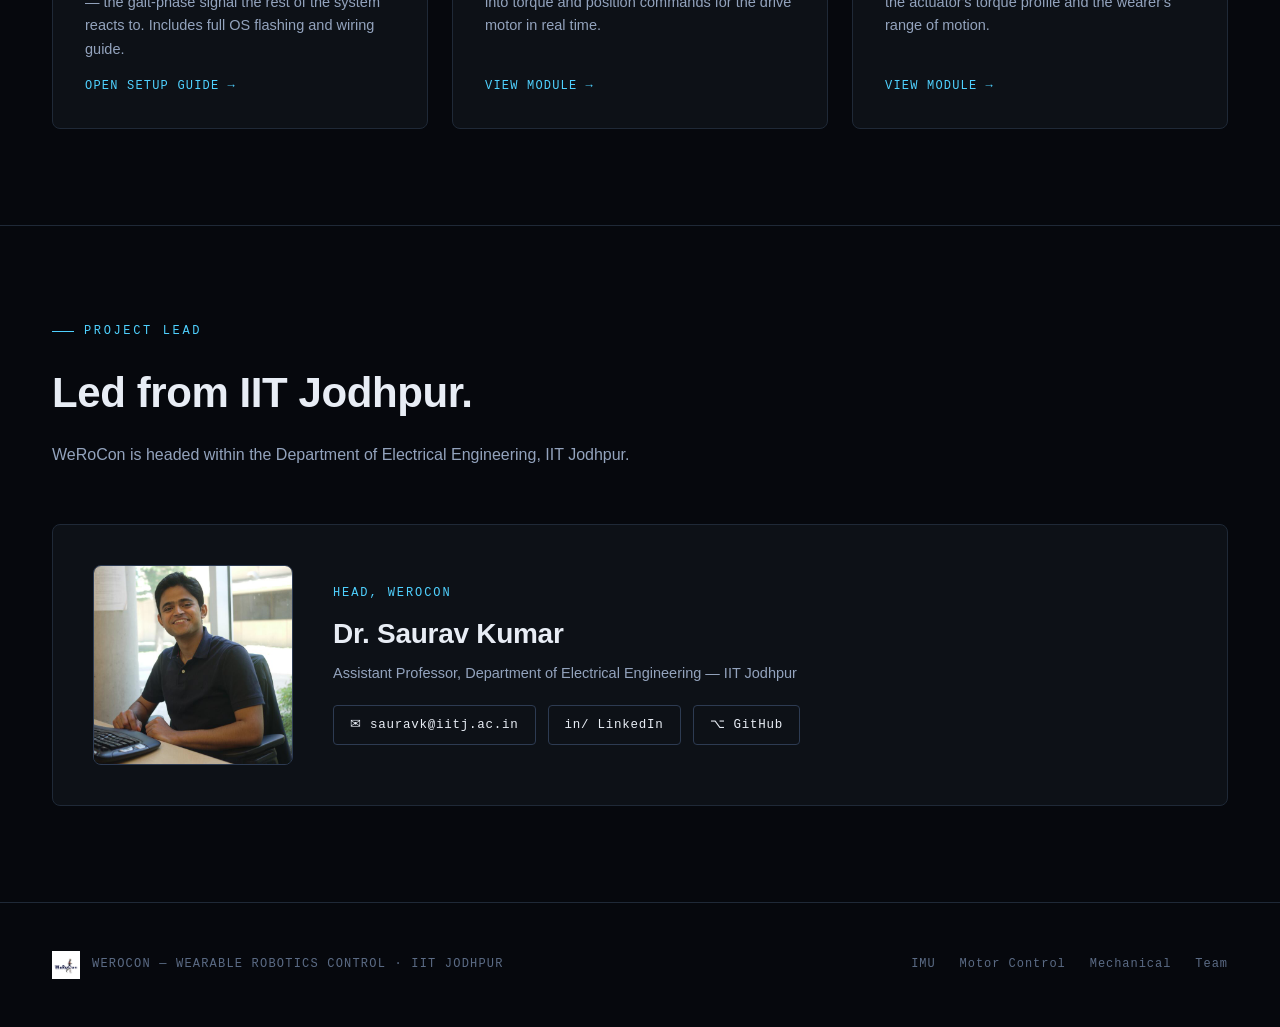
==== commit d2348c5e: "Add files via upload" ====
--- a/index.html
+++ b/index.html
@@ -4,596 +4,11 @@
   <meta charset="UTF-8">
   <meta name="viewport" content="width=device-width, initial-scale=1.0">
   <title>WeRoCon — Powered Prosthetic Leg</title>
-
   <link rel="icon" href="images/logo.png" type="image/png">
-
   <link rel="preconnect" href="https://fonts.googleapis.com">
-  <link rel="preconnect" href="https://fonts.gstatic.com" crossorigin>
   <link href="https://fonts.googleapis.com/css2?family=Space+Grotesk:wght@500;700&family=Inter:wght@400;500;600&family=JetBrains+Mono:wght@400;500;700&display=swap" rel="stylesheet">
-
-  <link rel="stylesheet" href="css/werocon-theme (1).css">
-
-  <style>
-    /* ── Layout helpers ── */
-    * { box-sizing: border-box; margin: 0; padding: 0; }
-
-    .wrap {
-      max-width: 1160px;
-      margin: 0 auto;
-      padding: 0 32px;
-    }
-
-    /* ── Nav ── */
-    .nav {
-      position: fixed;
-      top: 0; left: 0; right: 0;
-      z-index: 100;
-      background: rgba(6, 8, 13, 0.85);
-      backdrop-filter: blur(14px);
-      border-bottom: 1px solid var(--wr-line);
-    }
-
-    .nav .wrap {
-      display: flex;
-      align-items: center;
-      gap: 32px;
-      height: 64px;
-      position: relative;
-    }
-
-    .nav-brand {
-      display: flex;
-      align-items: center;
-      gap: 12px;
-      text-decoration: none;
-      flex-shrink: 0;
-    }
-
-    .nav-brand img {
-      height: 32px;
-      width: auto;
-    }
-
-    .nav-brand-text {
-      display: flex;
-      flex-direction: column;
-      line-height: 1.2;
-    }
-
-    .nav-brand-text .name {
-      font-family: 'Space Grotesk', sans-serif;
-      font-size: 17px;
-      font-weight: 700;
-      color: var(--wr-text);
-      letter-spacing: 0.04em;
-    }
-
-    .nav-brand-text .sub {
-      font-family: 'JetBrains Mono', monospace;
-      font-size: 9px;
-      letter-spacing: 0.2em;
-      text-transform: uppercase;
-      color: var(--wr-cyan);
-    }
-
-    .nav-links {
-      display: flex;
-      gap: 4px;
-      margin-left: auto;
-    }
-
-    .nav-links a {
-      font-family: 'Inter', sans-serif;
-      font-size: 13px;
-      font-weight: 500;
-      letter-spacing: 0.06em;
-      text-transform: uppercase;
-      color: var(--wr-text-2);
-      text-decoration: none;
-      padding: 6px 12px;
-      border-radius: 4px;
-      transition: color 0.2s;
-    }
-
-    .nav-links a:hover,
-    .nav-links a.active {
-      color: var(--wr-cyan);
-    }
-
-    .nav-tag {
-      font-family: 'JetBrains Mono', monospace;
-      font-size: 11px;
-      color: var(--wr-text-3);
-      letter-spacing: 0.1em;
-      border: 1px solid var(--wr-line-2);
-      padding: 6px 12px;
-      border-radius: 4px;
-      display: flex;
-      align-items: center;
-      gap: 8px;
-      flex-shrink: 0;
-    }
-
-    .nav-tag .dot {
-      width: 6px;
-      height: 6px;
-      border-radius: 50%;
-      background: var(--wr-yellow);
-      box-shadow: 0 0 8px var(--wr-yellow);
-      animation: wr-blink 2.4s infinite;
-    }
-
-    @keyframes wr-blink {
-      0%, 100% { opacity: 1; }
-      50% { opacity: 0.25; }
-    }
-
-    .nav-toggle {
-      display: none;
-      flex-direction: column;
-      gap: 5px;
-      background: none;
-      border: none;
-      cursor: pointer;
-      padding: 4px;
-    }
-
-    .nav-toggle span {
-      display: block;
-      width: 22px;
-      height: 2px;
-      background: var(--wr-text);
-      border-radius: 2px;
-    }
-
-    @media (max-width: 768px) {
-      .nav-links { display: none; }
-      .nav-tag { display: none; }
-      .nav-toggle { display: flex; margin-left: auto; }
-    }
-
-    /* ── Hero ── */
-    .hero {
-      padding: 140px 0 80px;
-      background: var(--wr-bg);
-      position: relative;
-      overflow: hidden;
-    }
-
-    .hero::before {
-      content: "";
-      position: absolute;
-      inset: 0;
-      background-image:
-        linear-gradient(rgba(79,209,255,0.025) 1px, transparent 1px),
-        linear-gradient(90deg, rgba(79,209,255,0.025) 1px, transparent 1px);
-      background-size: 64px 64px;
-      pointer-events: none;
-    }
-
-    .hero-grid {
-      display: grid;
-      grid-template-columns: 1fr 1fr;
-      gap: 64px;
-      align-items: center;
-      position: relative;
-      z-index: 1;
-    }
-
-    .eyebrow {
-      font-family: 'JetBrains Mono', monospace;
-      font-size: 12px;
-      letter-spacing: 0.22em;
-      text-transform: uppercase;
-      color: var(--wr-cyan);
-      display: flex;
-      align-items: center;
-      gap: 10px;
-      margin-bottom: 24px;
-    }
-
-    .eyebrow::before {
-      content: "";
-      width: 22px;
-      height: 1px;
-      background: var(--wr-cyan);
-      display: inline-block;
-    }
-
-    .hero h1 {
-      font-family: 'Space Grotesk', sans-serif;
-      font-size: clamp(40px, 5.5vw, 64px);
-      font-weight: 700;
-      line-height: 1.1;
-      color: var(--wr-text);
-      margin-bottom: 24px;
-    }
-
-    .hero h1 .accent {
-      color: var(--wr-cyan);
-    }
-
-    .lead {
-      font-family: 'Inter', sans-serif;
-      font-size: 16px;
-      line-height: 1.7;
-      color: var(--wr-text-2);
-      max-width: 480px;
-      margin-bottom: 36px;
-    }
-
-    .hero-actions {
-      display: flex;
-      gap: 12px;
-      flex-wrap: wrap;
-    }
-
-    .btn {
-      font-family: 'Inter', sans-serif;
-      font-size: 13px;
-      font-weight: 600;
-      letter-spacing: 0.06em;
-      text-transform: uppercase;
-      padding: 14px 26px;
-      border-radius: 4px;
-      text-decoration: none;
-      display: inline-flex;
-      align-items: center;
-      transition: all 0.25s;
-    }
-
-    .btn-primary {
-      background: var(--wr-cyan);
-      color: #03141c;
-    }
-
-    .btn-primary:hover {
-      box-shadow: 0 0 24px rgba(79, 209, 255, 0.35);
-      transform: translateY(-2px);
-    }
-
-    .btn-ghost {
-      background: transparent;
-      color: var(--wr-text);
-      border: 1px solid var(--wr-line-2);
-    }
-
-    .btn-ghost:hover {
-      border-color: var(--wr-cyan);
-      color: var(--wr-cyan);
-    }
-
-    .hero-visual {
-      position: relative;
-      border: 1px solid var(--wr-line);
-      border-radius: 12px;
-      overflow: hidden;
-      background: var(--wr-panel);
-    }
-
-    .hero-visual img {
-      width: 100%;
-      display: block;
-      filter: saturate(0.85) contrast(1.08);
-    }
-
-    .hero-visual-tag {
-      position: absolute;
-      top: 16px;
-      left: 16px;
-      font-family: 'JetBrains Mono', monospace;
-      font-size: 11px;
-      letter-spacing: 0.12em;
-      background: rgba(6,8,13,0.7);
-      border: 1px solid var(--wr-line-2);
-      color: var(--wr-cyan);
-      padding: 6px 12px;
-      border-radius: 4px;
-      backdrop-filter: blur(6px);
-      z-index: 2;
-    }
-
-    @media (max-width: 900px) {
-      .hero-grid { grid-template-columns: 1fr; }
-      .hero-visual { order: -1; }
-    }
-
-    /* ── Section base ── */
-    .section {
-      padding: 80px 0;
-      border-top: 1px solid var(--wr-line);
-    }
-
-    .section-head {
-      margin-bottom: 48px;
-      max-width: 620px;
-    }
-
-    .section-head h2 {
-      font-family: 'Space Grotesk', sans-serif;
-      font-size: clamp(28px, 3.5vw, 40px);
-      font-weight: 700;
-      color: var(--wr-text);
-      margin: 12px 0 16px;
-    }
-
-    .section-head p {
-      font-family: 'Inter', sans-serif;
-      font-size: 15px;
-      line-height: 1.7;
-      color: var(--wr-text-2);
-    }
-
-    /* ── Stats strip ── */
-    .stats-strip {
-      display: grid;
-      grid-template-columns: repeat(4, 1fr);
-      border: 1px solid var(--wr-line);
-      border-radius: 8px;
-      overflow: hidden;
-    }
-
-    .stat {
-      padding: 28px 20px;
-      border-right: 1px solid var(--wr-line);
-      background: var(--wr-panel);
-      text-align: center;
-    }
-
-    .stat:last-child { border-right: none; }
-
-    .stat .num {
-      font-family: 'Space Grotesk', sans-serif;
-      font-size: 30px;
-      font-weight: 700;
-      color: var(--wr-cyan);
-    }
-
-    .stat .lbl {
-      font-family: 'JetBrains Mono', monospace;
-      font-size: 11px;
-      letter-spacing: 0.14em;
-      text-transform: uppercase;
-      color: var(--wr-text-3);
-      margin-top: 6px;
-    }
-
-    @media (max-width: 600px) {
-      .stats-strip { grid-template-columns: repeat(2, 1fr); }
-      .stat:nth-child(2) { border-right: none; }
-      .stat:nth-child(odd) { border-right: 1px solid var(--wr-line); }
-    }
-
-    /* ── Module grid ── */
-    .module-grid {
-      display: grid;
-      grid-template-columns: repeat(3, 1fr);
-      gap: 24px;
-    }
-
-    .module-card {
-      background: var(--wr-panel);
-      border: 1px solid var(--wr-line);
-      border-radius: 8px;
-      padding: 32px;
-      position: relative;
-      transition: border-color 0.25s, transform 0.25s;
-      display: flex;
-      flex-direction: column;
-      gap: 14px;
-      min-height: 260px;
-      text-decoration: none;
-    }
-
-    .module-card:hover {
-      border-color: var(--wr-cyan-dim);
-      transform: translateY(-4px);
-    }
-
-    .mod-id {
-      font-family: 'JetBrains Mono', monospace;
-      font-size: 11px;
-      color: var(--wr-text-3);
-      letter-spacing: 0.18em;
-    }
-
-    .mod-status {
-      position: absolute;
-      top: 28px;
-      right: 28px;
-      font-family: 'JetBrains Mono', monospace;
-      font-size: 10px;
-      letter-spacing: 0.14em;
-      text-transform: uppercase;
-      padding: 4px 10px;
-      border-radius: 100px;
-      border: 1px solid var(--wr-line-2);
-      color: var(--wr-text-3);
-    }
-
-    .mod-status.live {
-      color: var(--wr-yellow);
-      border-color: rgba(255, 210, 63, 0.3);
-    }
-
-    .module-card h3 {
-      font-family: 'Space Grotesk', sans-serif;
-      font-size: 22px;
-      font-weight: 700;
-      color: var(--wr-text);
-    }
-
-    .module-card p {
-      font-family: 'Inter', sans-serif;
-      font-size: 14px;
-      line-height: 1.65;
-      color: var(--wr-text-2);
-      flex-grow: 1;
-    }
-
-    .mod-link {
-      font-family: 'JetBrains Mono', monospace;
-      font-size: 12px;
-      letter-spacing: 0.1em;
-      text-transform: uppercase;
-      color: var(--wr-cyan);
-      display: flex;
-      align-items: center;
-      gap: 8px;
-    }
-
-    .mod-link::after {
-      content: "→";
-      transition: transform 0.2s;
-    }
-
-    .module-card:hover .mod-link::after {
-      transform: translateX(4px);
-    }
-
-    @media (max-width: 900px) {
-      .module-grid { grid-template-columns: 1fr; }
-    }
-
-    /* ── Team card ── */
-    .team-card {
-      display: grid;
-      grid-template-columns: 220px 1fr;
-      gap: 40px;
-      background: var(--wr-panel);
-      border: 1px solid var(--wr-line);
-      border-radius: 8px;
-      padding: 40px;
-      align-items: center;
-    }
-
-    .team-photo {
-      width: 220px;
-      height: 220px;
-      border-radius: 8px;
-      overflow: hidden;
-      border: 1px solid var(--wr-line-2);
-      flex-shrink: 0;
-    }
-
-    .team-photo img {
-      width: 100%;
-      height: 100%;
-      object-fit: cover;
-      filter: saturate(0.9);
-    }
-
-    .team-info .role {
-      font-family: 'JetBrains Mono', monospace;
-      font-size: 12px;
-      letter-spacing: 0.16em;
-      text-transform: uppercase;
-      color: var(--wr-cyan);
-      margin-bottom: 8px;
-    }
-
-    .team-info h3 {
-      font-family: 'Space Grotesk', sans-serif;
-      font-size: 26px;
-      font-weight: 700;
-      color: var(--wr-text);
-      margin-bottom: 6px;
-    }
-
-    .team-info .affil {
-      font-family: 'Inter', sans-serif;
-      font-size: 14px;
-      color: var(--wr-text-2);
-      margin-bottom: 20px;
-    }
-
-    .team-links {
-      display: flex;
-      gap: 12px;
-      flex-wrap: wrap;
-    }
-
-    .team-links a {
-      font-family: 'JetBrains Mono', monospace;
-      font-size: 12.5px;
-      letter-spacing: 0.06em;
-      border: 1px solid var(--wr-line-2);
-      padding: 9px 16px;
-      border-radius: 4px;
-      display: flex;
-      align-items: center;
-      gap: 8px;
-      color: var(--wr-text-2);
-      text-decoration: none;
-      transition: all 0.2s;
-    }
-
-    .team-links a:hover {
-      border-color: var(--wr-cyan);
-      color: var(--wr-cyan);
-    }
-
-    @media (max-width: 600px) {
-      .team-card { grid-template-columns: 1fr; text-align: center; }
-      .team-photo { margin: 0 auto; }
-      .team-links { justify-content: center; }
-    }
-
-    /* ── Footer ── */
-    .footer {
-      background: var(--wr-bg);
-      border-top: 1px solid var(--wr-line);
-      padding: 32px 0;
-    }
-
-    .footer .wrap {
-      display: flex;
-      align-items: center;
-      justify-content: space-between;
-      flex-wrap: wrap;
-      gap: 20px;
-    }
-
-    .footer-brand {
-      display: flex;
-      align-items: center;
-      gap: 12px;
-    }
-
-    .footer-brand img {
-      height: 26px;
-      width: auto;
-      opacity: 0.6;
-    }
-
-    .footer-brand span {
-      font-family: 'JetBrains Mono', monospace;
-      font-size: 11px;
-      letter-spacing: 0.1em;
-      color: var(--wr-text-3);
-    }
-
-    .footer-links {
-      display: flex;
-      gap: 24px;
-    }
-
-    .footer-links a {
-      font-family: 'JetBrains Mono', monospace;
-      font-size: 11px;
-      letter-spacing: 0.1em;
-      text-transform: uppercase;
-      color: var(--wr-text-3);
-      text-decoration: none;
-      transition: color 0.2s;
-    }
-
-    .footer-links a:hover {
-      color: var(--wr-cyan);
-    }
-  </style>
+  <link rel="stylesheet" href="css/style.css">
 </head>
-
 <body data-page="home">
 
   <!-- ============ NAV ============ -->
@@ -606,56 +21,40 @@
           <span class="sub">Wearable Robotics Control</span>
         </div>
       </a>
-
       <div class="nav-links">
-        <a href="index.html" class="active">Overview</a>
-        <a href="pages/imu.html">IMU</a>
-        <a href="pages/motor-control.html">Motor Control</a>
-        <a href="pages/mechanical.html">Mechanical</a>
-        <a href="index.html#team">Team</a>
+        <a href="index.html" data-page="home" class="active">Overview</a>
+        <a href="pages/imu.html" data-page="imu">IMU</a>
+        <a href="pages/motor-control.html" data-page="motor">Motor Control</a>
+        <a href="pages/mechanical.html" data-page="mech">Mechanical</a>
+        <a href="index.html#team" data-page="team">Team</a>
       </div>
-
       <div class="nav-tag">
         <span class="dot"></span> SYSTEM ONLINE
       </div>
-
-      <button class="nav-toggle" aria-label="Toggle menu">
-        <span></span><span></span><span></span>
-      </button>
+      <button class="nav-toggle" aria-label="Toggle menu"><span></span><span></span><span></span></button>
     </div>
   </nav>
 
   <!-- ============ HERO ============ -->
   <header class="hero">
     <div class="wrap hero-grid">
-
       <div>
         <div class="eyebrow">Project / Powered Prosthetic Leg</div>
-
-        <h1>
-          A leg that<br>
-          reads <span class="accent">intent</span><br>
-          and answers<br>
-          with motion.
-        </h1>
-
+        <h1>A leg that<br>reads <span class="accent">intent</span><br>and answers<br>with motion.</h1>
         <p class="lead">
           WeRoCon builds an EMG-driven, motor-actuated transtibial prosthesis —
           fusing inertial sensing, closed-loop motor control, and a custom
           mechanical linkage into a single wearable system designed at IIT Jodhpur.
         </p>
-
         <div class="hero-actions">
           <a href="pages/imu.html" class="btn btn-primary">Explore IMU Subsystem</a>
           <a href="#modules" class="btn btn-ghost">View All Modules</a>
         </div>
       </div>
-
       <div class="hero-visual">
         <span class="hero-visual-tag">FIG. 01 — TEST RIG, ACTUATED ANKLE-FOOT MODULE</span>
         <img src="images/hero.png" alt="Powered prosthetic leg on a treadmill test rig">
       </div>
-
     </div>
   </header>
 
@@ -686,7 +85,6 @@
   <!-- ============ MODULES ============ -->
   <section class="section" id="modules">
     <div class="wrap">
-
       <div class="section-head">
         <div class="eyebrow">System Architecture</div>
         <h2>Three subsystems, one limb.</h2>
@@ -699,7 +97,7 @@
 
       <div class="module-grid">
 
-        <a href="pages/imu.html" class="module-card">
+        <a href="pages/imu.html" class="module-card" style="text-decoration:none;">
           <span class="mod-status live">Documented</span>
           <span class="mod-id">MODULE 01 // SENSING</span>
           <h3>IMU</h3>
@@ -711,7 +109,7 @@
           <span class="mod-link">Open setup guide</span>
         </a>
 
-        <a href="pages/motor-control.html" class="module-card">
+        <a href="pages/motor-control.html" class="module-card" style="text-decoration:none;">
           <span class="mod-status">In Progress</span>
           <span class="mod-id">MODULE 02 // ACTUATION</span>
           <h3>Motor Control</h3>
@@ -723,7 +121,7 @@
           <span class="mod-link">View module</span>
         </a>
 
-        <a href="pages/mechanical.html" class="module-card">
+        <a href="pages/mechanical.html" class="module-card" style="text-decoration:none;">
           <span class="mod-status">In Progress</span>
           <span class="mod-id">MODULE 03 // STRUCTURE</span>
           <h3>Mechanical</h3>
@@ -742,14 +140,10 @@
   <!-- ============ TEAM ============ -->
   <section class="section" id="team">
     <div class="wrap">
-
       <div class="section-head">
         <div class="eyebrow">Project Lead</div>
         <h2>Led from IIT Jodhpur.</h2>
-        <p>
-          WeRoCon is headed within the Department of Electrical Engineering,
-          IIT Jodhpur.
-        </p>
+        <p>WeRoCon is headed within the Department of Electrical Engineering, IIT Jodhpur.</p>
       </div>
 
       <div class="team-card">
@@ -759,18 +153,14 @@
         <div class="team-info">
           <div class="role">Head, WeRoCon</div>
           <h3>Dr. Saurav Kumar</h3>
-          <p class="affil">
-            Assistant Professor, Department of Electrical Engineering —
-            IIT Jodhpur
-          </p>
+          <p class="affil">Assistant Professor, Department of Electrical Engineering — IIT Jodhpur</p>
           <div class="team-links">
             <a href="mailto:sauravk@iitj.ac.in">✉ sauravk@iitj.ac.in</a>
-            <a href="https://in.linkedin.com/in/sauravk1" target="_blank" rel="noopener">LinkedIn</a>
-            <a href="https://github.com/saurav-rk" target="_blank" rel="noopener">GitHub</a>
+            <a href="https://in.linkedin.com/in/sauravk1" target="_blank" rel="noopener">in/ LinkedIn</a>
+            <a href="https://github.com/saurav-rk" target="_blank" rel="noopener">⌥ GitHub</a>
           </div>
         </div>
       </div>
-
     </div>
   </section>
 
@@ -791,6 +181,5 @@
   </footer>
 
   <script src="js/main.js"></script>
-
 </body>
 </html>
--- a/css/style.css
+++ b/css/style.css
@@ -0,0 +1,1003 @@
+/* ============================================
+   WeRoCon — Design Tokens
+   Display: 'Space Grotesk' (technical, geometric, distinctive)
+   Body:    'Inter'
+   Mono:    'JetBrains Mono' (telemetry / data readouts)
+   ============================================ */
+
+:root {
+  --bg-void:      #06080d;
+  --bg-panel:     #0d1117;
+  --bg-panel-2:   #121826;
+  --bg-elevated:  #161e2e;
+  --line:         #1f2937;
+  --line-bright:  #2d3b52;
+
+  --text-primary:   #e8edf5;
+  --text-secondary: #93a3bd;
+  --text-tertiary:  #5b6b85;
+
+  --accent:        #4fd1ff;   /* electric cyan — taken from the EMG signal lines */
+  --accent-dim:    #1d4e63;
+  --accent-glow:   rgba(79, 209, 255, 0.18);
+
+  --signal:        #ffd23f;   /* sensor-yellow, from the logo markers */
+  --alert:         #ff4f64;   /* actuator-red, from the logo joints */
+
+  --radius-sm: 4px;
+  --radius-md: 8px;
+
+  --mono: 'JetBrains Mono', ui-monospace, monospace;
+  --display: 'Space Grotesk', sans-serif;
+  --body: 'Inter', sans-serif;
+
+  --maxw: 1240px;
+}
+
+* { margin: 0; padding: 0; box-sizing: border-box; }
+
+html { scroll-behavior: smooth; }
+
+body {
+  background: var(--bg-void);
+  color: var(--text-primary);
+  font-family: var(--body);
+  font-size: 16px;
+  line-height: 1.6;
+  -webkit-font-smoothing: antialiased;
+}
+
+/* Background grid + scanline texture */
+body::before {
+  content: "";
+  position: fixed;
+  inset: 0;
+  background-image:
+    linear-gradient(rgba(79,209,255,0.025) 1px, transparent 1px),
+    linear-gradient(90deg, rgba(79,209,255,0.025) 1px, transparent 1px);
+  background-size: 64px 64px;
+  pointer-events: none;
+  z-index: 0;
+}
+
+a { color: inherit; text-decoration: none; }
+
+img { max-width: 100%; display: block; }
+
+.wrap {
+  max-width: var(--maxw);
+  margin: 0 auto;
+  padding: 0 32px;
+  position: relative;
+  z-index: 1;
+}
+
+/* ============================================
+   Typography
+   ============================================ */
+
+h1, h2, h3, h4 {
+  font-family: var(--display);
+  font-weight: 700;
+  letter-spacing: -0.01em;
+  color: var(--text-primary);
+}
+
+.eyebrow {
+  font-family: var(--mono);
+  font-size: 12px;
+  letter-spacing: 0.22em;
+  text-transform: uppercase;
+  color: var(--accent);
+  display: flex;
+  align-items: center;
+  gap: 10px;
+  margin-bottom: 18px;
+}
+
+.eyebrow::before {
+  content: "";
+  width: 22px;
+  height: 1px;
+  background: var(--accent);
+  display: inline-block;
+}
+
+.mono { font-family: var(--mono); }
+
+/* ============================================
+   Navigation
+   ============================================ */
+
+.nav {
+  position: fixed;
+  top: 0;
+  left: 0;
+  right: 0;
+  z-index: 100;
+  background: rgba(6, 8, 13, 0.78);
+  backdrop-filter: blur(14px);
+  border-bottom: 1px solid var(--line);
+}
+
+.nav .wrap {
+  display: flex;
+  align-items: center;
+  justify-content: space-between;
+  height: 76px;
+}
+
+.nav-brand {
+  display: flex;
+  align-items: center;
+  gap: 14px;
+}
+
+.nav-brand img {
+  height: 40px;
+  width: auto;
+}
+
+.nav-brand-text {
+  display: flex;
+  flex-direction: column;
+  line-height: 1.15;
+}
+
+.nav-brand-text .name {
+  font-family: var(--display);
+  font-weight: 700;
+  font-size: 18px;
+  letter-spacing: 0.04em;
+}
+
+.nav-brand-text .sub {
+  font-family: var(--mono);
+  font-size: 10px;
+  letter-spacing: 0.18em;
+  color: var(--text-tertiary);
+  text-transform: uppercase;
+}
+
+.nav-links {
+  display: flex;
+  align-items: center;
+  gap: 8px;
+}
+
+.nav-links a {
+  font-family: var(--mono);
+  font-size: 13px;
+  letter-spacing: 0.06em;
+  text-transform: uppercase;
+  color: var(--text-secondary);
+  padding: 10px 18px;
+  border-radius: var(--radius-sm);
+  transition: color 0.2s, background 0.2s;
+  position: relative;
+}
+
+.nav-links a:hover {
+  color: var(--accent);
+  background: rgba(79, 209, 255, 0.06);
+}
+
+.nav-links a.active {
+  color: var(--accent);
+}
+
+.nav-links a.active::after {
+  content: "";
+  position: absolute;
+  bottom: 4px;
+  left: 18px;
+  right: 18px;
+  height: 1px;
+  background: var(--accent);
+}
+
+.nav-tag {
+  font-family: var(--mono);
+  font-size: 11px;
+  color: var(--text-tertiary);
+  letter-spacing: 0.1em;
+  border: 1px solid var(--line-bright);
+  padding: 6px 12px;
+  border-radius: var(--radius-sm);
+  display: flex;
+  align-items: center;
+  gap: 8px;
+}
+
+.nav-tag .dot {
+  width: 6px;
+  height: 6px;
+  border-radius: 50%;
+  background: var(--signal);
+  box-shadow: 0 0 8px var(--signal);
+  animation: blink 2.4s infinite;
+}
+
+@keyframes blink {
+  0%, 100% { opacity: 1; }
+  50% { opacity: 0.25; }
+}
+
+.nav-toggle {
+  display: none;
+  flex-direction: column;
+  gap: 5px;
+  background: none;
+  border: none;
+  cursor: pointer;
+  padding: 8px;
+}
+
+.nav-toggle span {
+  width: 22px;
+  height: 2px;
+  background: var(--text-primary);
+}
+
+/* ============================================
+   Buttons
+   ============================================ */
+
+.btn {
+  display: inline-flex;
+  align-items: center;
+  gap: 10px;
+  font-family: var(--mono);
+  font-size: 13px;
+  letter-spacing: 0.08em;
+  text-transform: uppercase;
+  padding: 14px 26px;
+  border-radius: var(--radius-sm);
+  border: 1px solid var(--line-bright);
+  transition: all 0.2s ease;
+  cursor: pointer;
+}
+
+.btn-primary {
+  background: var(--accent);
+  color: #03141c;
+  border-color: var(--accent);
+  font-weight: 600;
+}
+
+.btn-primary:hover {
+  box-shadow: 0 0 24px var(--accent-glow);
+  transform: translateY(-1px);
+}
+
+.btn-ghost {
+  color: var(--text-primary);
+  background: transparent;
+}
+
+.btn-ghost:hover {
+  border-color: var(--accent);
+  color: var(--accent);
+}
+
+/* ============================================
+   Hero (shared pattern)
+   ============================================ */
+
+.hero {
+  padding: 168px 0 96px;
+  position: relative;
+  overflow: hidden;
+}
+
+.hero-grid {
+  display: grid;
+  grid-template-columns: 1.1fr 0.9fr;
+  gap: 64px;
+  align-items: center;
+}
+
+.hero h1 {
+  font-size: clamp(40px, 6vw, 76px);
+  line-height: 1.04;
+  margin-bottom: 24px;
+}
+
+.hero h1 .accent { color: var(--accent); }
+
+.hero p.lead {
+  font-size: 18px;
+  color: var(--text-secondary);
+  max-width: 520px;
+  margin-bottom: 36px;
+}
+
+.hero-actions {
+  display: flex;
+  gap: 16px;
+  flex-wrap: wrap;
+}
+
+.hero-visual {
+  position: relative;
+  border: 1px solid var(--line);
+  border-radius: var(--radius-md);
+  overflow: hidden;
+  background: var(--bg-panel);
+}
+
+.hero-visual img {
+  width: 100%;
+  height: 100%;
+  object-fit: cover;
+  filter: saturate(0.85) contrast(1.08);
+  display: block;
+}
+
+.hero-visual::after {
+  content: "";
+  position: absolute;
+  inset: 0;
+  background: linear-gradient(135deg, transparent 50%, rgba(79,209,255,0.08) 100%);
+  pointer-events: none;
+}
+
+.hero-visual-tag {
+  position: absolute;
+  top: 16px;
+  left: 16px;
+  font-family: var(--mono);
+  font-size: 11px;
+  letter-spacing: 0.12em;
+  background: rgba(6,8,13,0.7);
+  border: 1px solid var(--line-bright);
+  color: var(--accent);
+  padding: 6px 12px;
+  border-radius: var(--radius-sm);
+  backdrop-filter: blur(6px);
+}
+
+/* ============================================
+   Sections
+   ============================================ */
+
+.section {
+  padding: 96px 0;
+  border-top: 1px solid var(--line);
+}
+
+.section-head {
+  max-width: 640px;
+  margin-bottom: 56px;
+}
+
+.section-head h2 {
+  font-size: clamp(28px, 4vw, 42px);
+  margin-bottom: 16px;
+}
+
+.section-head p {
+  color: var(--text-secondary);
+  font-size: 16px;
+}
+
+/* ============================================
+   Module / Subsystem Cards (Home page)
+   ============================================ */
+
+.module-grid {
+  display: grid;
+  grid-template-columns: repeat(3, 1fr);
+  gap: 24px;
+}
+
+.module-card {
+  background: var(--bg-panel);
+  border: 1px solid var(--line);
+  border-radius: var(--radius-md);
+  padding: 32px;
+  position: relative;
+  transition: border-color 0.25s, transform 0.25s;
+  display: flex;
+  flex-direction: column;
+  gap: 16px;
+  min-height: 280px;
+}
+
+.module-card:hover {
+  border-color: var(--accent-dim);
+  transform: translateY(-4px);
+}
+
+.module-card .mod-id {
+  font-family: var(--mono);
+  font-size: 12px;
+  color: var(--text-tertiary);
+  letter-spacing: 0.18em;
+}
+
+.module-card .mod-status {
+  position: absolute;
+  top: 32px;
+  right: 32px;
+  font-family: var(--mono);
+  font-size: 10px;
+  letter-spacing: 0.14em;
+  text-transform: uppercase;
+  padding: 4px 10px;
+  border-radius: 100px;
+  border: 1px solid var(--line-bright);
+  color: var(--text-tertiary);
+}
+
+.module-card .mod-status.live {
+  color: var(--signal);
+  border-color: rgba(255, 210, 63, 0.3);
+}
+
+.module-card h3 {
+  font-size: 24px;
+}
+
+.module-card p {
+  color: var(--text-secondary);
+  font-size: 14.5px;
+  flex-grow: 1;
+}
+
+.module-card .mod-link {
+  font-family: var(--mono);
+  font-size: 12px;
+  letter-spacing: 0.1em;
+  text-transform: uppercase;
+  color: var(--accent);
+  display: flex;
+  align-items: center;
+  gap: 8px;
+}
+
+.module-card .mod-link::after {
+  content: "→";
+  transition: transform 0.2s;
+}
+
+.module-card:hover .mod-link::after {
+  transform: translateX(4px);
+}
+
+/* ============================================
+   Stats strip
+   ============================================ */
+
+.stats-strip {
+  display: grid;
+  grid-template-columns: repeat(4, 1fr);
+  border: 1px solid var(--line);
+  border-radius: var(--radius-md);
+  overflow: hidden;
+}
+
+.stat {
+  padding: 28px;
+  border-right: 1px solid var(--line);
+  background: var(--bg-panel);
+}
+
+.stat:last-child { border-right: none; }
+
+.stat .num {
+  font-family: var(--display);
+  font-size: 32px;
+  font-weight: 700;
+  color: var(--accent);
+}
+
+.stat .lbl {
+  font-family: var(--mono);
+  font-size: 11px;
+  letter-spacing: 0.14em;
+  text-transform: uppercase;
+  color: var(--text-tertiary);
+  margin-top: 6px;
+}
+
+/* ============================================
+   Team / Lead
+   ============================================ */
+
+.team-card {
+  display: grid;
+  grid-template-columns: 200px 1fr;
+  gap: 40px;
+  background: var(--bg-panel);
+  border: 1px solid var(--line);
+  border-radius: var(--radius-md);
+  padding: 40px;
+  align-items: center;
+}
+
+.team-photo {
+  width: 200px;
+  height: 200px;
+  border-radius: var(--radius-md);
+  overflow: hidden;
+  border: 1px solid var(--line-bright);
+  position: relative;
+}
+
+.team-photo img {
+  width: 100%;
+  height: 100%;
+  object-fit: cover;
+  filter: saturate(0.9);
+}
+
+.team-info .role {
+  font-family: var(--mono);
+  font-size: 12px;
+  letter-spacing: 0.16em;
+  text-transform: uppercase;
+  color: var(--accent);
+  margin-bottom: 8px;
+}
+
+.team-info h3 {
+  font-size: 28px;
+  margin-bottom: 6px;
+}
+
+.team-info .affil {
+  color: var(--text-secondary);
+  font-size: 14.5px;
+  margin-bottom: 20px;
+}
+
+.team-links {
+  display: flex;
+  gap: 12px;
+  flex-wrap: wrap;
+}
+
+.team-links a {
+  font-family: var(--mono);
+  font-size: 12.5px;
+  letter-spacing: 0.06em;
+  border: 1px solid var(--line-bright);
+  padding: 9px 16px;
+  border-radius: var(--radius-sm);
+  display: flex;
+  align-items: center;
+  gap: 8px;
+  transition: all 0.2s;
+}
+
+.team-links a:hover {
+  border-color: var(--accent);
+  color: var(--accent);
+}
+
+/* ============================================
+   Footer
+   ============================================ */
+
+.footer {
+  border-top: 1px solid var(--line);
+  padding: 48px 0;
+}
+
+.footer .wrap {
+  display: flex;
+  justify-content: space-between;
+  align-items: center;
+  flex-wrap: wrap;
+  gap: 20px;
+}
+
+.footer-brand {
+  display: flex;
+  align-items: center;
+  gap: 12px;
+}
+
+.footer-brand img { height: 28px; }
+
+.footer-brand span {
+  font-family: var(--mono);
+  font-size: 12px;
+  color: var(--text-tertiary);
+  letter-spacing: 0.1em;
+}
+
+.footer-links {
+  display: flex;
+  gap: 24px;
+  font-family: var(--mono);
+  font-size: 12px;
+  letter-spacing: 0.08em;
+  color: var(--text-tertiary);
+}
+
+.footer-links a:hover { color: var(--accent); }
+
+/* ============================================
+   Page Header (for subpages)
+   ============================================ */
+
+.page-header {
+  padding: 152px 0 64px;
+  border-bottom: 1px solid var(--line);
+}
+
+.page-header .eyebrow { margin-bottom: 20px; }
+
+.page-header h1 {
+  font-size: clamp(36px, 5.5vw, 60px);
+  margin-bottom: 18px;
+}
+
+.page-header p {
+  color: var(--text-secondary);
+  font-size: 17px;
+  max-width: 680px;
+}
+
+.status-row {
+  display: flex;
+  gap: 32px;
+  margin-top: 32px;
+  flex-wrap: wrap;
+}
+
+.status-item {
+  font-family: var(--mono);
+  font-size: 12px;
+  letter-spacing: 0.08em;
+  color: var(--text-tertiary);
+  display: flex;
+  align-items: center;
+  gap: 8px;
+}
+
+.status-item .val {
+  color: var(--text-primary);
+}
+
+/* ============================================
+   Coming soon page
+   ============================================ */
+
+.coming-soon {
+  padding: 160px 0;
+  display: flex;
+  flex-direction: column;
+  align-items: center;
+  text-align: center;
+  min-height: 70vh;
+  justify-content: center;
+}
+
+.coming-soon .big-id {
+  font-family: var(--mono);
+  font-size: 14px;
+  letter-spacing: 0.3em;
+  color: var(--accent);
+  margin-bottom: 28px;
+}
+
+.coming-soon h1 {
+  font-size: clamp(40px, 7vw, 84px);
+  margin-bottom: 20px;
+}
+
+.coming-soon p {
+  color: var(--text-secondary);
+  font-size: 17px;
+  max-width: 560px;
+  margin-bottom: 40px;
+}
+
+.progress-bar {
+  width: 320px;
+  height: 6px;
+  background: var(--bg-panel-2);
+  border: 1px solid var(--line);
+  border-radius: 100px;
+  overflow: hidden;
+  margin-bottom: 16px;
+}
+
+.progress-bar .fill {
+  height: 100%;
+  width: 28%;
+  background: linear-gradient(90deg, var(--accent-dim), var(--accent));
+}
+
+.progress-label {
+  font-family: var(--mono);
+  font-size: 11px;
+  letter-spacing: 0.14em;
+  color: var(--text-tertiary);
+  text-transform: uppercase;
+}
+
+.coming-soon .specs {
+  margin-top: 56px;
+  display: grid;
+  grid-template-columns: repeat(3, 1fr);
+  gap: 20px;
+  width: 100%;
+  max-width: 760px;
+}
+
+.spec-box {
+  border: 1px solid var(--line);
+  border-radius: var(--radius-md);
+  padding: 24px 20px;
+  background: var(--bg-panel);
+  text-align: left;
+}
+
+.spec-box .spec-label {
+  font-family: var(--mono);
+  font-size: 11px;
+  letter-spacing: 0.14em;
+  text-transform: uppercase;
+  color: var(--accent);
+  margin-bottom: 10px;
+}
+
+.spec-box p {
+  font-size: 13.5px;
+  color: var(--text-secondary);
+  margin: 0;
+  max-width: none;
+}
+
+/* ============================================
+   Documentation / IMU page
+   ============================================ */
+
+.doc-layout {
+  display: grid;
+  grid-template-columns: 260px 1fr;
+  gap: 56px;
+  padding: 64px 0 120px;
+}
+
+.doc-toc {
+  position: sticky;
+  top: 100px;
+  align-self: start;
+  border-left: 1px solid var(--line);
+  padding-left: 24px;
+}
+
+.doc-toc .toc-label {
+  font-family: var(--mono);
+  font-size: 11px;
+  letter-spacing: 0.18em;
+  text-transform: uppercase;
+  color: var(--text-tertiary);
+  margin-bottom: 16px;
+}
+
+.doc-toc ul {
+  list-style: none;
+  display: flex;
+  flex-direction: column;
+  gap: 10px;
+}
+
+.doc-toc a {
+  font-size: 13.5px;
+  color: var(--text-secondary);
+  transition: color 0.2s;
+  display: block;
+}
+
+.doc-toc a:hover,
+.doc-toc a.active {
+  color: var(--accent);
+}
+
+.doc-toc .toc-sub {
+  padding-left: 14px;
+  font-size: 12.5px;
+  color: var(--text-tertiary);
+}
+
+.doc-content h2 {
+  font-size: 28px;
+  margin: 56px 0 18px;
+  padding-top: 8px;
+  scroll-margin-top: 100px;
+}
+
+.doc-content h2:first-child { margin-top: 0; }
+
+.doc-content h3 {
+  font-size: 19px;
+  margin: 32px 0 12px;
+  color: var(--accent);
+  scroll-margin-top: 100px;
+}
+
+.doc-content p {
+  color: var(--text-secondary);
+  margin-bottom: 16px;
+  font-size: 15.5px;
+}
+
+.doc-content blockquote {
+  border-left: 2px solid var(--signal);
+  background: rgba(255, 210, 63, 0.05);
+  padding: 14px 20px;
+  margin: 20px 0;
+  border-radius: 0 var(--radius-sm) var(--radius-sm) 0;
+  font-size: 14.5px;
+  color: var(--text-secondary);
+}
+
+.doc-content blockquote.warn {
+  border-left-color: var(--alert);
+  background: rgba(255, 79, 100, 0.05);
+}
+
+pre {
+  background: #060a12;
+  border: 1px solid var(--line);
+  border-radius: var(--radius-md);
+  padding: 20px;
+  overflow-x: auto;
+  margin: 16px 0 24px;
+  font-family: var(--mono);
+  font-size: 13px;
+  line-height: 1.65;
+  color: #c5d4e8;
+}
+
+pre .cmt { color: var(--text-tertiary); }
+pre .kw  { color: var(--accent); }
+pre .str { color: var(--signal); }
+
+code:not(pre code) {
+  font-family: var(--mono);
+  font-size: 13px;
+  background: var(--bg-elevated);
+  border: 1px solid var(--line-bright);
+  padding: 2px 6px;
+  border-radius: 4px;
+  color: var(--accent);
+}
+
+table {
+  width: 100%;
+  border-collapse: collapse;
+  margin: 16px 0 28px;
+  font-size: 14px;
+}
+
+th, td {
+  border: 1px solid var(--line);
+  padding: 10px 14px;
+  text-align: left;
+}
+
+th {
+  background: var(--bg-panel-2);
+  font-family: var(--mono);
+  font-size: 11px;
+  letter-spacing: 0.12em;
+  text-transform: uppercase;
+  color: var(--accent);
+}
+
+td {
+  color: var(--text-secondary);
+  background: var(--bg-panel);
+}
+
+td code { white-space: nowrap; }
+
+.flow-diagram {
+  background: var(--bg-panel);
+  border: 1px solid var(--line);
+  border-radius: var(--radius-md);
+  padding: 24px;
+  font-family: var(--mono);
+  font-size: 13px;
+  color: var(--text-secondary);
+  line-height: 1.9;
+  margin: 16px 0 28px;
+  white-space: pre;
+  overflow-x: auto;
+}
+
+.flow-diagram .step {
+  color: var(--accent);
+}
+
+.gpio-table {
+  background: var(--bg-panel);
+  border: 1px solid var(--line);
+  border-radius: var(--radius-md);
+  padding: 20px;
+  margin: 16px 0 28px;
+}
+
+.gpio-row {
+  display: grid;
+  grid-template-columns: 60px 1fr 1fr;
+  gap: 16px;
+  padding: 10px 0;
+  border-bottom: 1px solid var(--line);
+  font-family: var(--mono);
+  font-size: 13px;
+  align-items: center;
+}
+
+.gpio-row:last-child { border-bottom: none; }
+
+.gpio-row .pin-num {
+  color: var(--accent);
+  font-weight: 700;
+}
+
+.gpio-row.highlight {
+  background: rgba(79, 209, 255, 0.04);
+}
+
+.gpio-row .pin-label.power { color: var(--alert); }
+.gpio-row .pin-label.gnd { color: var(--text-tertiary); }
+.gpio-row .pin-label.data { color: var(--signal); }
+
+.doc-hr {
+  border: none;
+  border-top: 1px solid var(--line);
+  margin: 56px 0;
+}
+
+/* ============================================
+   Responsive
+   ============================================ */
+
+@media (max-width: 980px) {
+  .hero-grid { grid-template-columns: 1fr; gap: 40px; }
+  .module-grid { grid-template-columns: 1fr; }
+  .stats-strip { grid-template-columns: repeat(2, 1fr); }
+  .stat:nth-child(2) { border-right: none; }
+  .team-card { grid-template-columns: 1fr; text-align: center; }
+  .team-photo { margin: 0 auto; }
+  .team-links { justify-content: center; }
+  .doc-layout { grid-template-columns: 1fr; }
+  .doc-toc { display: none; }
+  .coming-soon .specs { grid-template-columns: 1fr; }
+}
+
+@media (max-width: 760px) {
+  .nav-links {
+    display: none;
+    position: absolute;
+    top: 76px;
+    left: 0;
+    right: 0;
+    background: var(--bg-panel);
+    border-bottom: 1px solid var(--line);
+    flex-direction: column;
+    padding: 12px 20px 20px;
+    gap: 4px;
+  }
+  .nav-links.open { display: flex; }
+  .nav-links a { padding: 12px 8px; }
+  .nav-tag { display: none; }
+  .nav-toggle { display: flex; }
+  .wrap { padding: 0 20px; }
+  .hero { padding: 132px 0 64px; }
+  .page-header { padding: 124px 0 48px; }
+  .gpio-row { grid-template-columns: 40px 1fr; }
+  .gpio-row .pin-desc { display: none; }
+}
+
+@media (prefers-reduced-motion: reduce) {
+  * { animation: none !important; transition: none !important; }
+}
